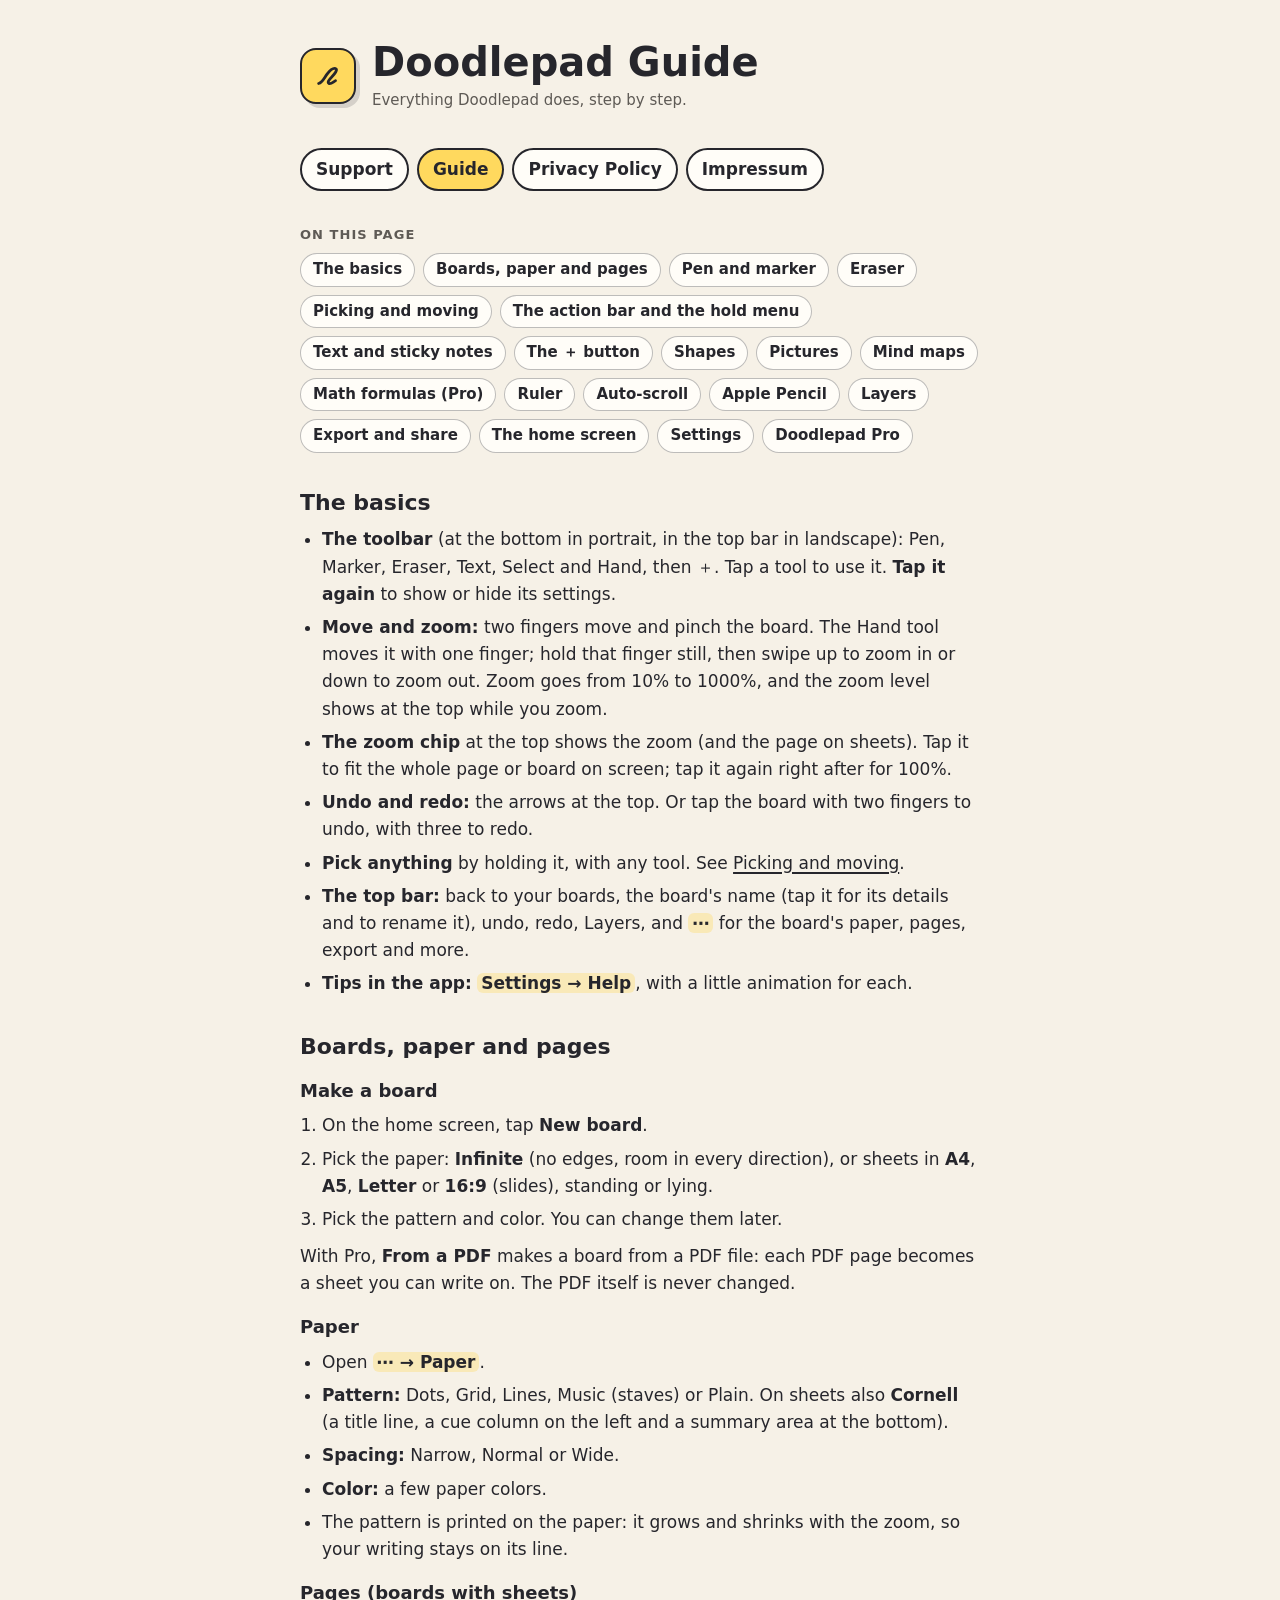
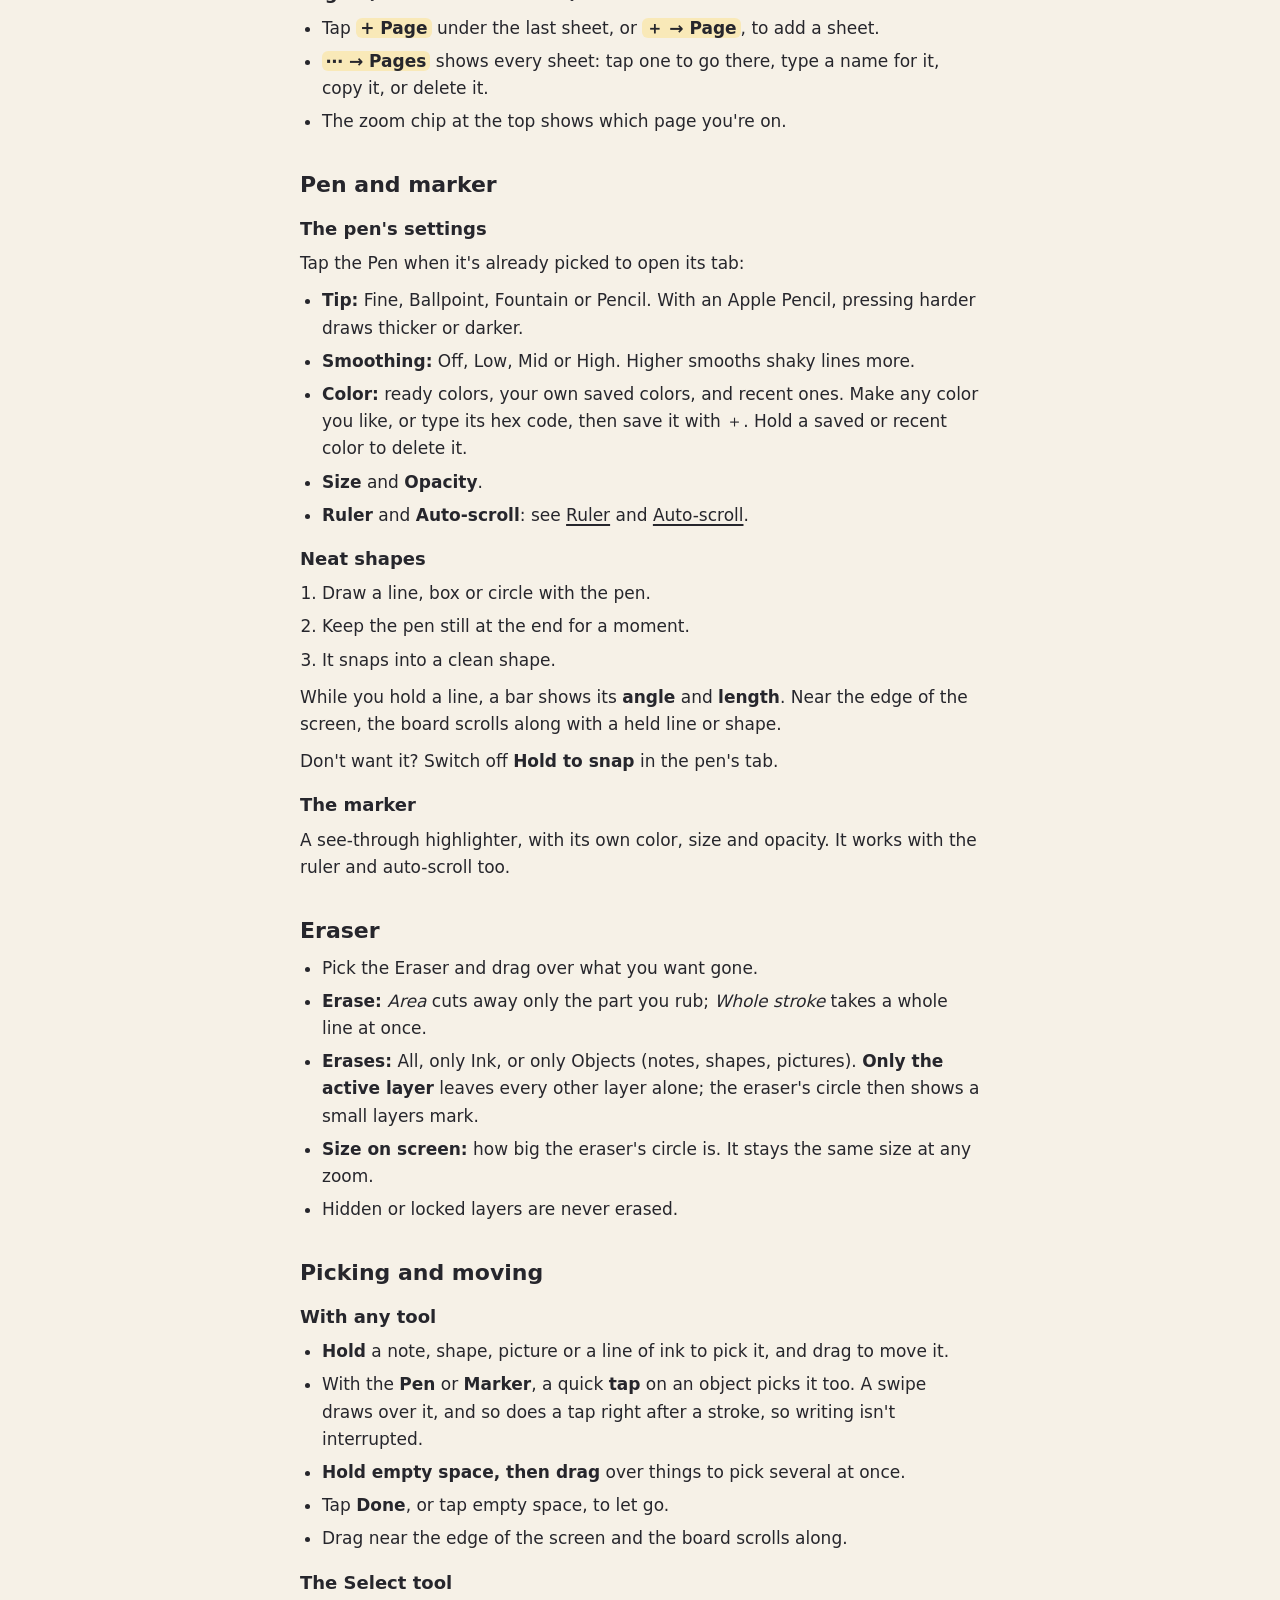
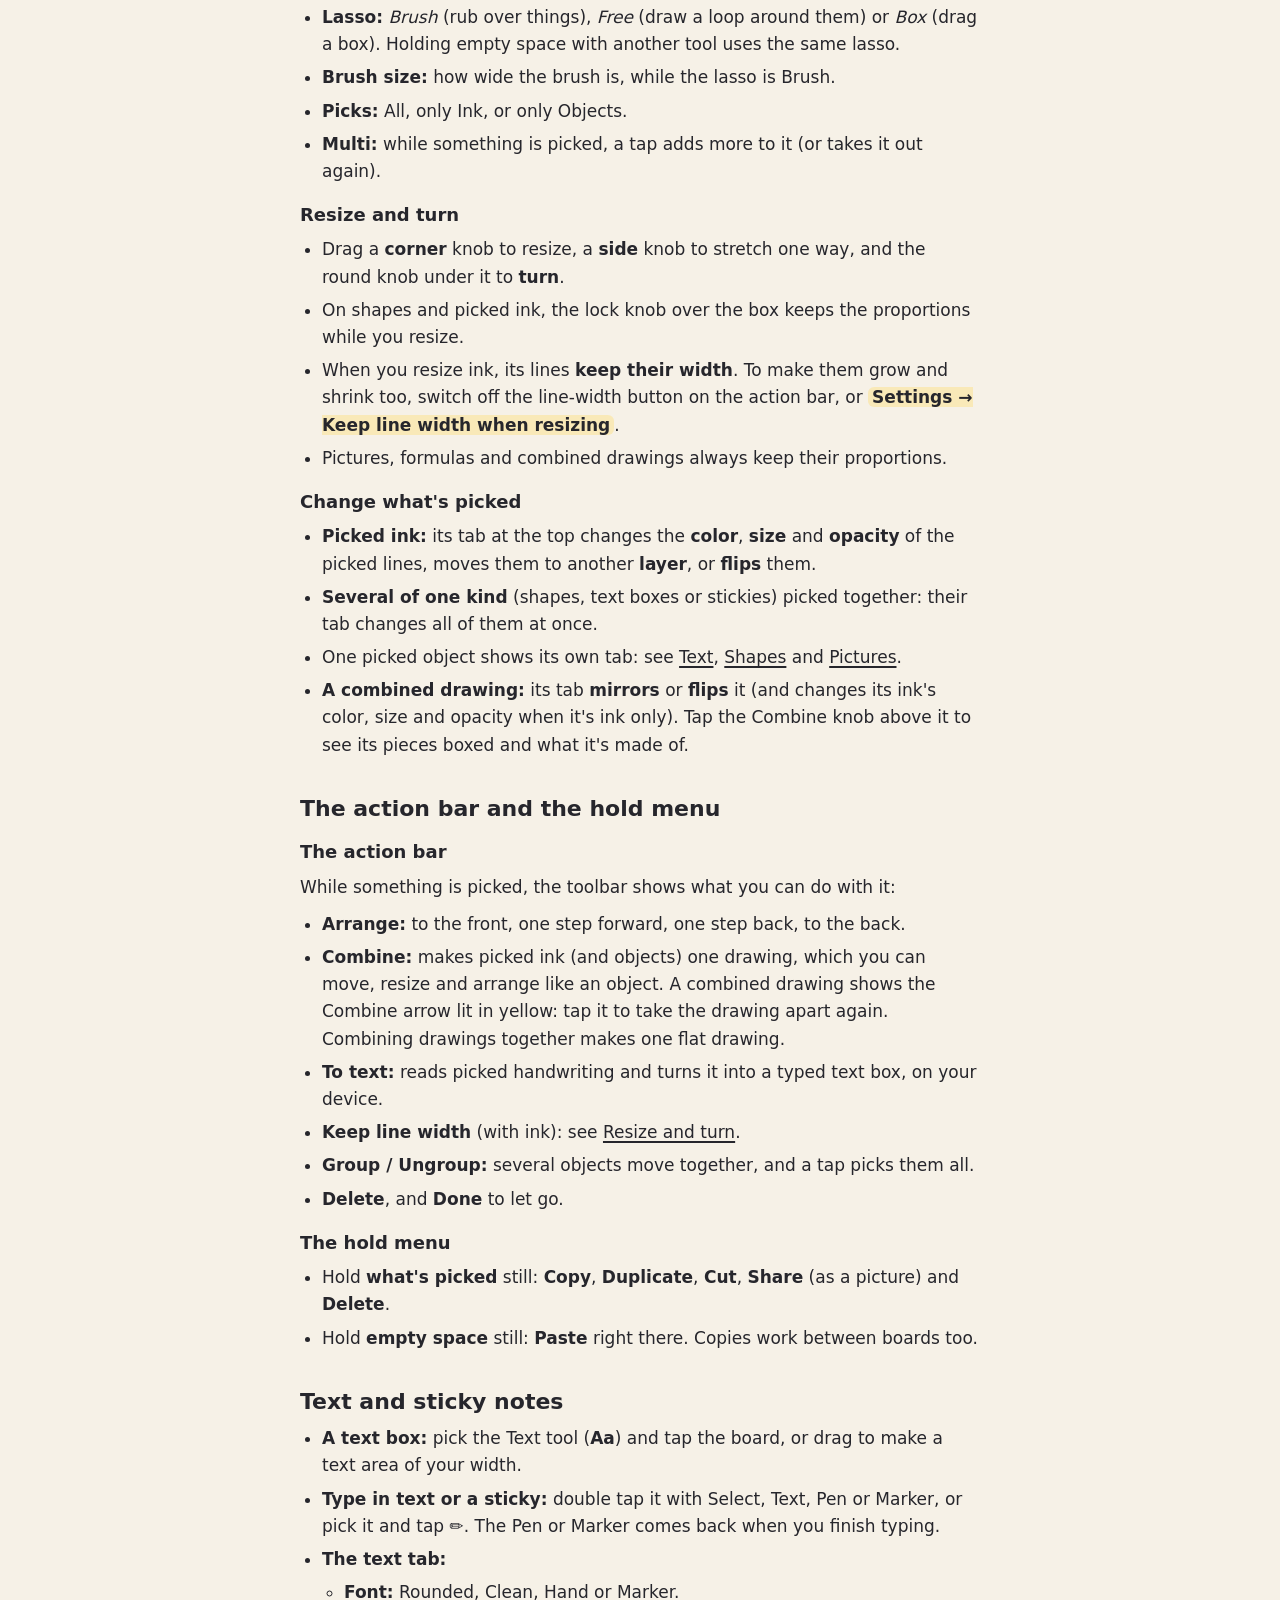
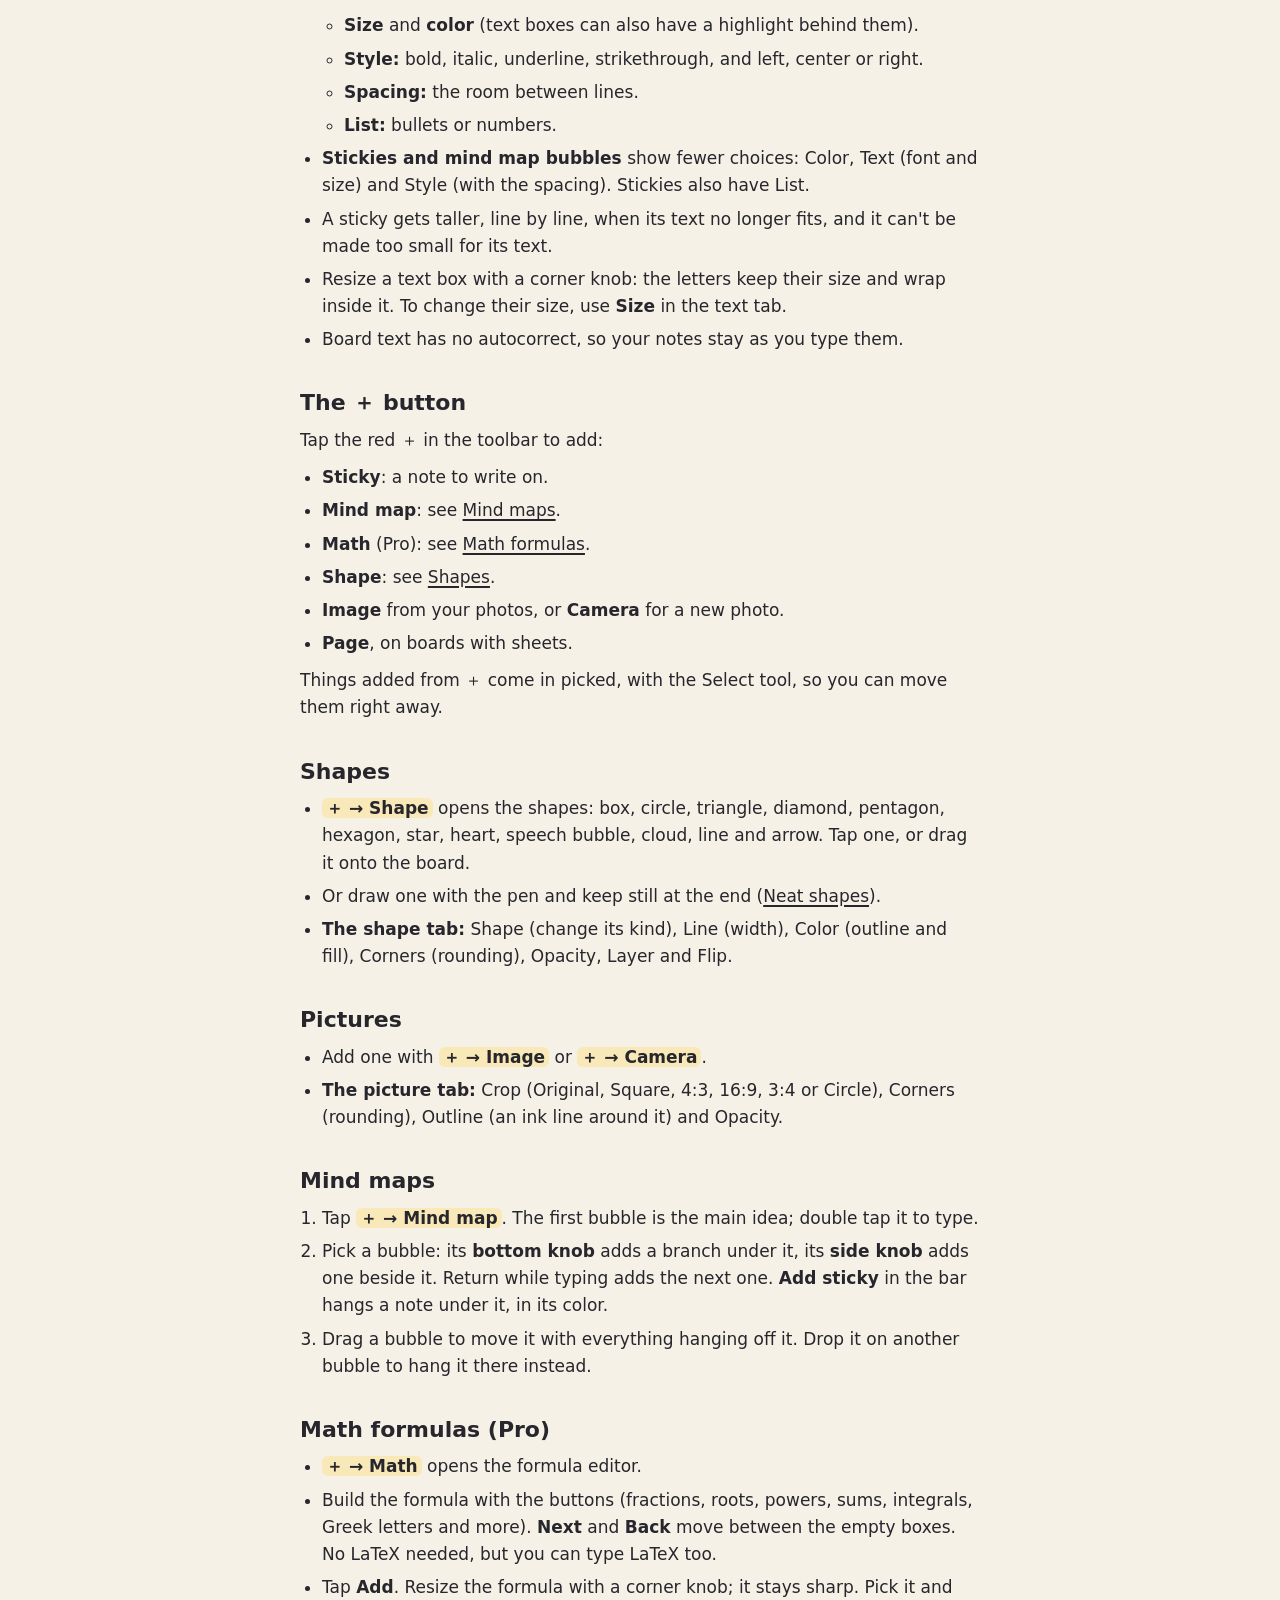
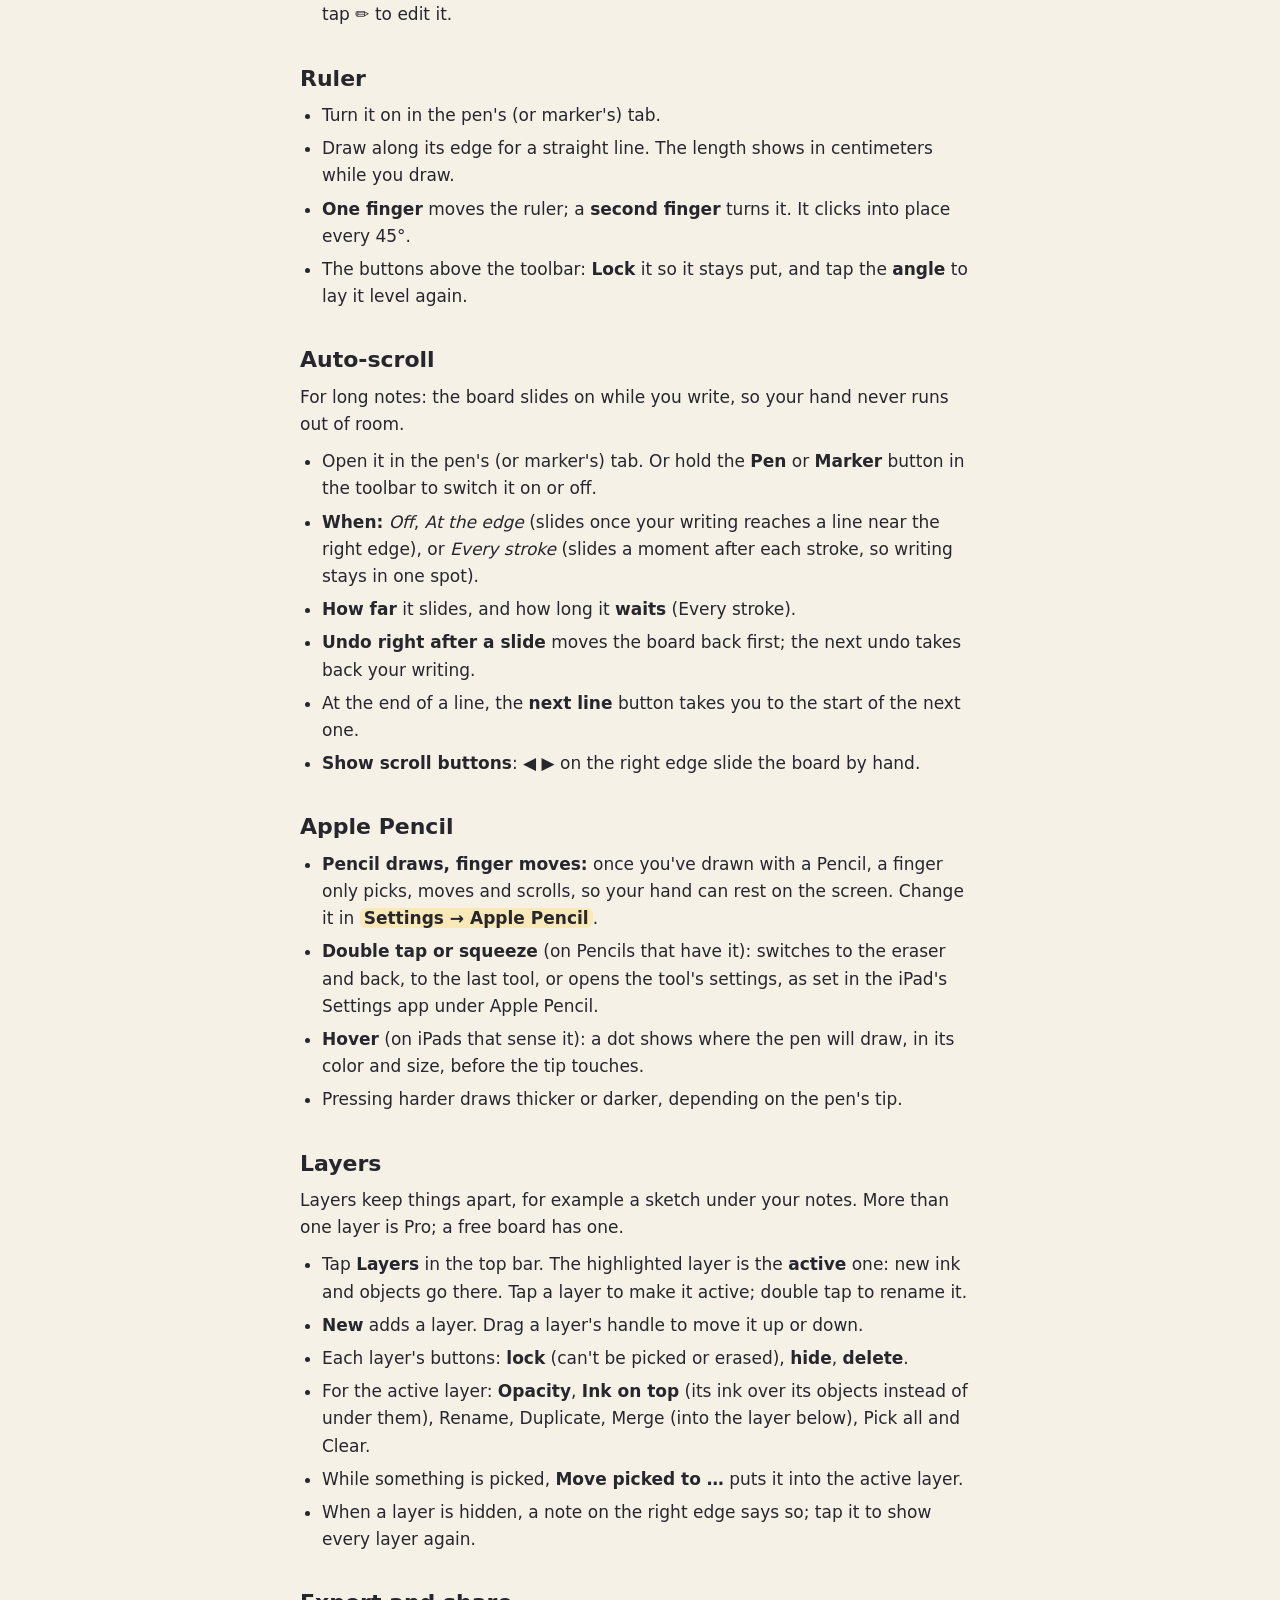
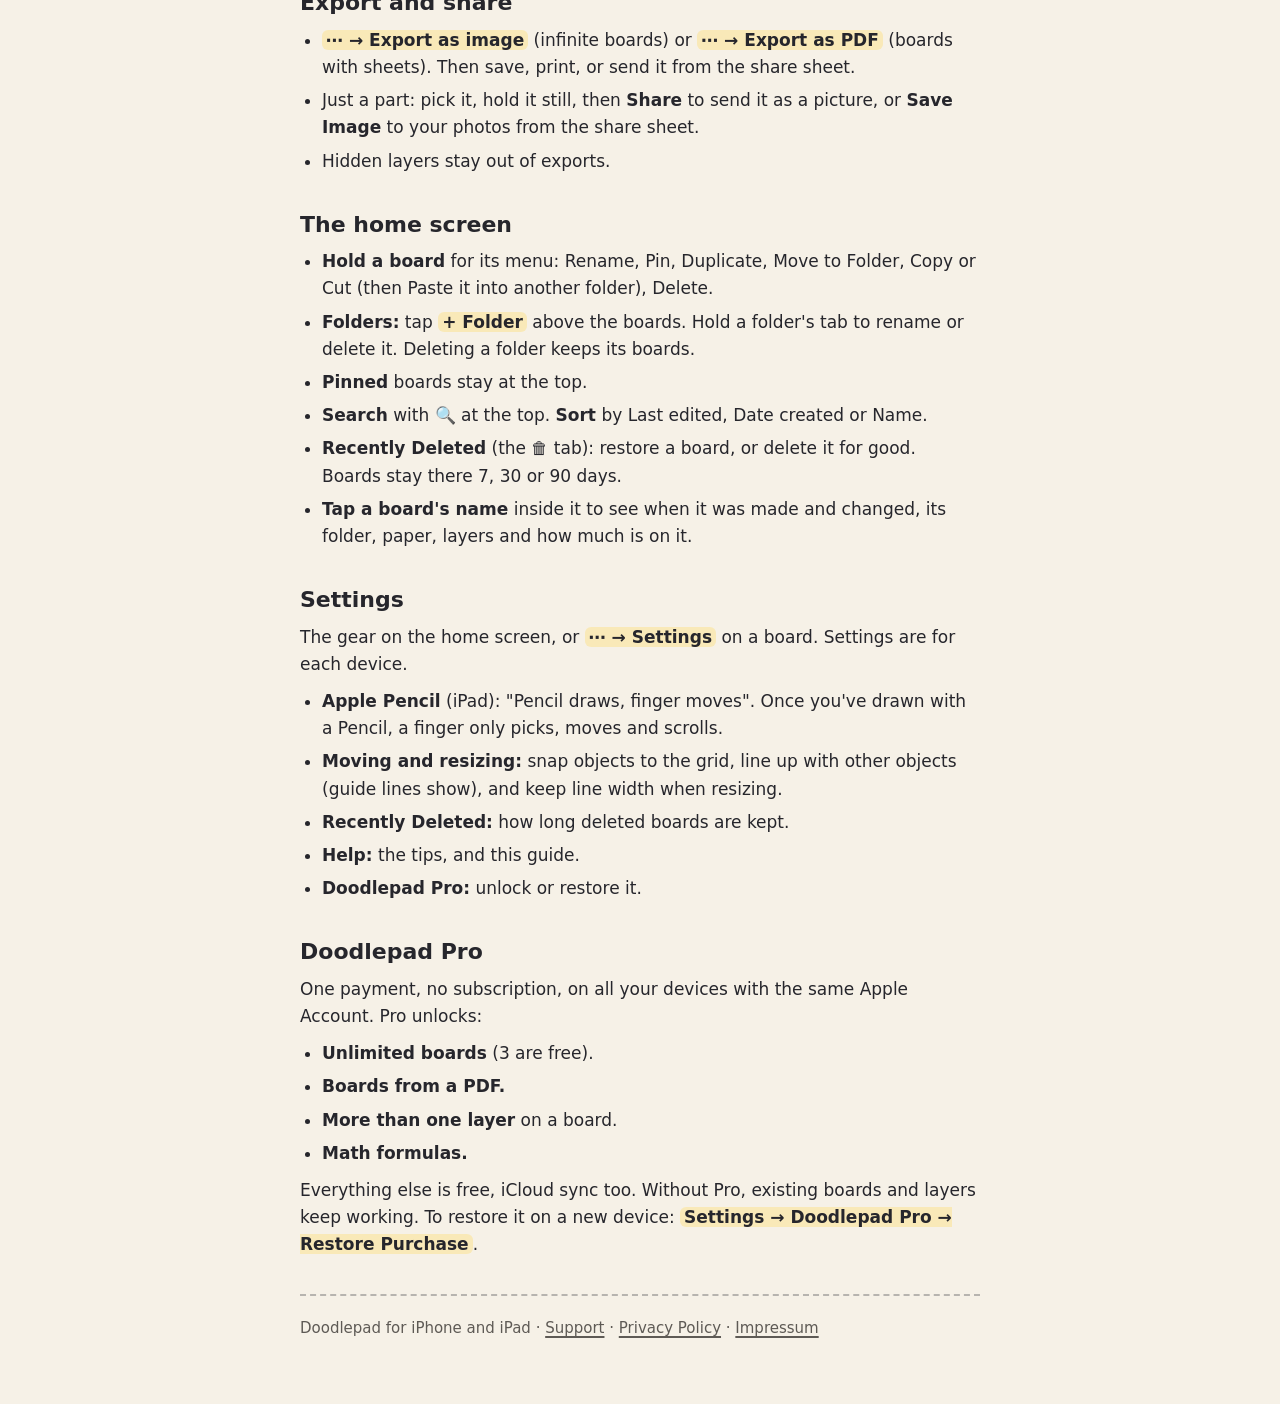
==== guide.html @ 253e53ac "Guide: zoom level card, Pages in the menu, tips in Settings Co-Authored-By: Claude Opus 5.5 <noreply" ====
<!doctype html>
<html lang="en">
<head>
  <meta charset="utf-8">
  <meta name="viewport" content="width=device-width, initial-scale=1, viewport-fit=cover">
  <title>Doodlepad Guide</title>
  <meta name="description" content="How to use Doodlepad, the whiteboard app for iPhone and iPad: drawing, picking, text, shapes, mind maps, layers, pages, PDFs, export and more.">
  <link rel="stylesheet" href="style.css">
</head>
<body>
<main>
  <header>
    <div class="badge" aria-hidden="true">
      <svg viewBox="0 0 32 32"><path d="M6 24c4-1 6-6 9-10s6-7 9-6-1 6-4 9-5 6-3 7 5-2 7-3"/></svg>
    </div>
    <div>
      <h1>Doodlepad Guide</h1>
      <p class="lead">Everything Doodlepad does, step by step.</p>
    </div>
  </header>

  <nav aria-label="Pages">
    <a href="./">Support</a>
    <a href="guide.html" aria-current="page">Guide</a>
    <a href="privacy.html">Privacy Policy</a>
    <a href="impressum.html">Impressum</a>
  </nav>

  <section aria-labelledby="toc-title">
    <h2 id="toc-title" class="toc-title">On this page</h2>
    <ul class="toc">
      <li><a href="#basics">The basics</a></li>
      <li><a href="#boards">Boards, paper and pages</a></li>
      <li><a href="#pen">Pen and marker</a></li>
      <li><a href="#eraser">Eraser</a></li>
      <li><a href="#pick">Picking and moving</a></li>
      <li><a href="#actions">The action bar and the hold menu</a></li>
      <li><a href="#text">Text and sticky notes</a></li>
      <li><a href="#add">The ＋ button</a></li>
      <li><a href="#shapes">Shapes</a></li>
      <li><a href="#images">Pictures</a></li>
      <li><a href="#mindmaps">Mind maps</a></li>
      <li><a href="#math">Math formulas (Pro)</a></li>
      <li><a href="#ruler">Ruler</a></li>
      <li><a href="#autoscroll">Auto-scroll</a></li>
      <li><a href="#pencil">Apple Pencil</a></li>
      <li><a href="#layers">Layers</a></li>
      <li><a href="#export">Export and share</a></li>
      <li><a href="#home">The home screen</a></li>
      <li><a href="#settings">Settings</a></li>
      <li><a href="#pro">Doodlepad Pro</a></li>
    </ul>
  </section>

  <section id="basics">
    <h2>The basics</h2>
    <ul>
      <li><strong>The toolbar</strong> (at the bottom in portrait, in the top bar in landscape): Pen, Marker, Eraser, Text, Select and Hand, then ＋. Tap a tool to use it. <strong>Tap it again</strong> to show or hide its settings.</li>
      <li><strong>Move and zoom:</strong> two fingers move and pinch the board. The Hand tool moves it with one finger; hold that finger still, then swipe up to zoom in or down to zoom out. Zoom goes from 10% to 1000%, and the zoom level shows at the top while you zoom.</li>
      <li><strong>The zoom chip</strong> at the top shows the zoom (and the page on sheets). Tap it to fit the whole page or board on screen; tap it again right after for 100%.</li>
      <li><strong>Undo and redo:</strong> the arrows at the top. Or tap the board with two fingers to undo, with three to redo.</li>
      <li><strong>Pick anything</strong> by holding it, with any tool. See <a href="#pick">Picking and moving</a>.</li>
      <li><strong>The top bar:</strong> back to your boards, the board's name (tap it for its details and to rename it), undo, redo, Layers, and <span class="path">⋯</span> for the board's paper, pages, export and more.</li>
      <li><strong>Tips in the app:</strong> <span class="path">Settings → Help</span>, with a little animation for each.</li>
    </ul>
  </section>

  <section id="boards">
    <h2>Boards, paper and pages</h2>
    <h3>Make a board</h3>
    <ol>
      <li>On the home screen, tap <strong>New board</strong>.</li>
      <li>Pick the paper: <strong>Infinite</strong> (no edges, room in every direction), or sheets in <strong>A4</strong>, <strong>A5</strong>, <strong>Letter</strong> or <strong>16:9</strong> (slides), standing or lying.</li>
      <li>Pick the pattern and color. You can change them later.</li>
    </ol>
    <p>With Pro, <strong>From a PDF</strong> makes a board from a PDF file: each PDF page becomes a sheet you can write on. The PDF itself is never changed.</p>
    <h3>Paper</h3>
    <ul>
      <li>Open <span class="path">⋯ → Paper</span>.</li>
      <li><strong>Pattern:</strong> Dots, Grid, Lines, Music (staves) or Plain. On sheets also <strong>Cornell</strong> (a title line, a cue column on the left and a summary area at the bottom).</li>
      <li><strong>Spacing:</strong> Narrow, Normal or Wide.</li>
      <li><strong>Color:</strong> a few paper colors.</li>
      <li>The pattern is printed on the paper: it grows and shrinks with the zoom, so your writing stays on its line.</li>
    </ul>
    <h3>Pages (boards with sheets)</h3>
    <ul>
      <li>Tap <span class="path">+ Page</span> under the last sheet, or <span class="path">＋ → Page</span>, to add a sheet.</li>
      <li><span class="path">⋯ → Pages</span> shows every sheet: tap one to go there, type a name for it, copy it, or delete it.</li>
      <li>The zoom chip at the top shows which page you're on.</li>
    </ul>
  </section>

  <section id="pen">
    <h2>Pen and marker</h2>
    <h3>The pen's settings</h3>
    <p>Tap the Pen when it's already picked to open its tab:</p>
    <ul>
      <li><strong>Tip:</strong> Fine, Ballpoint, Fountain or Pencil. With an Apple Pencil, pressing harder draws thicker or darker.</li>
      <li><strong>Smoothing:</strong> Off, Low, Mid or High. Higher smooths shaky lines more.</li>
      <li><strong>Color:</strong> ready colors, your own saved colors, and recent ones. Make any color you like, or type its hex code, then save it with ＋. Hold a saved or recent color to delete it.</li>
      <li><strong>Size</strong> and <strong>Opacity</strong>.</li>
      <li><strong>Ruler</strong> and <strong>Auto-scroll</strong>: see <a href="#ruler">Ruler</a> and <a href="#autoscroll">Auto-scroll</a>.</li>
    </ul>
    <h3>Neat shapes</h3>
    <ol>
      <li>Draw a line, box or circle with the pen.</li>
      <li>Keep the pen still at the end for a moment.</li>
      <li>It snaps into a clean shape.</li>
    </ol>
    <p>While you hold a line, a bar shows its <strong>angle</strong> and <strong>length</strong>. Near the edge of the screen, the board scrolls along with a held line or shape.</p>
    <p>Don't want it? Switch off <strong>Hold to snap</strong> in the pen's tab.</p>
    <h3>The marker</h3>
    <p>A see-through highlighter, with its own color, size and opacity. It works with the ruler and auto-scroll too.</p>
  </section>

  <section id="eraser">
    <h2>Eraser</h2>
    <ul>
      <li>Pick the Eraser and drag over what you want gone.</li>
      <li><strong>Erase:</strong> <em>Area</em> cuts away only the part you rub; <em>Whole stroke</em> takes a whole line at once.</li>
      <li><strong>Erases:</strong> All, only Ink, or only Objects (notes, shapes, pictures). <strong>Only the active layer</strong> leaves every other layer alone; the eraser's circle then shows a small layers mark.</li>
      <li><strong>Size on screen:</strong> how big the eraser's circle is. It stays the same size at any zoom.</li>
      <li>Hidden or locked layers are never erased.</li>
    </ul>
  </section>

  <section id="pick">
    <h2>Picking and moving</h2>
    <h3>With any tool</h3>
    <ul>
      <li><strong>Hold</strong> a note, shape, picture or a line of ink to pick it, and drag to move it.</li>
      <li>With the <strong>Pen</strong> or <strong>Marker</strong>, a quick <strong>tap</strong> on an object picks it too. A swipe draws over it, and so does a tap right after a stroke, so writing isn't interrupted.</li>
      <li><strong>Hold empty space, then drag</strong> over things to pick several at once.</li>
      <li>Tap <strong>Done</strong>, or tap empty space, to let go.</li>
      <li>Drag near the edge of the screen and the board scrolls along.</li>
    </ul>
    <h3>The Select tool</h3>
    <ul>
      <li><strong>Lasso:</strong> <em>Brush</em> (rub over things), <em>Free</em> (draw a loop around them) or <em>Box</em> (drag a box). Holding empty space with another tool uses the same lasso.</li>
      <li><strong>Brush size:</strong> how wide the brush is, while the lasso is Brush.</li>
      <li><strong>Picks:</strong> All, only Ink, or only Objects.</li>
      <li><strong>Multi:</strong> while something is picked, a tap adds more to it (or takes it out again).</li>
    </ul>
    <h3>Resize and turn</h3>
    <ul>
      <li>Drag a <strong>corner</strong> knob to resize, a <strong>side</strong> knob to stretch one way, and the round knob under it to <strong>turn</strong>.</li>
      <li>On shapes and picked ink, the lock knob over the box keeps the proportions while you resize.</li>
      <li>When you resize ink, its lines <strong>keep their width</strong>. To make them grow and shrink too, switch off the line-width button on the action bar, or <span class="path">Settings → Keep line width when resizing</span>.</li>
      <li>Pictures, formulas and combined drawings always keep their proportions.</li>
    </ul>
    <h3>Change what's picked</h3>
    <ul>
      <li><strong>Picked ink:</strong> its tab at the top changes the <strong>color</strong>, <strong>size</strong> and <strong>opacity</strong> of the picked lines, moves them to another <strong>layer</strong>, or <strong>flips</strong> them.</li>
      <li><strong>Several of one kind</strong> (shapes, text boxes or stickies) picked together: their tab changes all of them at once.</li>
      <li>One picked object shows its own tab: see <a href="#text">Text</a>, <a href="#shapes">Shapes</a> and <a href="#images">Pictures</a>.</li>
      <li><strong>A combined drawing:</strong> its tab <strong>mirrors</strong> or <strong>flips</strong> it (and changes its ink's color, size and opacity when it's ink only). Tap the Combine knob above it to see its pieces boxed and what it's made of.</li>
    </ul>
  </section>

  <section id="actions">
    <h2>The action bar and the hold menu</h2>
    <h3>The action bar</h3>
    <p>While something is picked, the toolbar shows what you can do with it:</p>
    <ul>
      <li><strong>Arrange:</strong> to the front, one step forward, one step back, to the back.</li>
      <li><strong>Combine:</strong> makes picked ink (and objects) one drawing, which you can move, resize and arrange like an object. A combined drawing shows the Combine arrow lit in yellow: tap it to take the drawing apart again. Combining drawings together makes one flat drawing.</li>
      <li><strong>To text:</strong> reads picked handwriting and turns it into a typed text box, on your device.</li>
      <li><strong>Keep line width</strong> (with ink): see <a href="#pick">Resize and turn</a>.</li>
      <li><strong>Group / Ungroup:</strong> several objects move together, and a tap picks them all.</li>
      <li><strong>Delete</strong>, and <strong>Done</strong> to let go.</li>
    </ul>
    <h3>The hold menu</h3>
    <ul>
      <li>Hold <strong>what's picked</strong> still: <strong>Copy</strong>, <strong>Duplicate</strong>, <strong>Cut</strong>, <strong>Share</strong> (as a picture) and <strong>Delete</strong>.</li>
      <li>Hold <strong>empty space</strong> still: <strong>Paste</strong> right there. Copies work between boards too.</li>
    </ul>
  </section>

  <section id="text">
    <h2>Text and sticky notes</h2>
    <ul>
      <li><strong>A text box:</strong> pick the Text tool (<strong>Aa</strong>) and tap the board, or drag to make a text area of your width.</li>
      <li><strong>Type in text or a sticky:</strong> double tap it with Select, Text, Pen or Marker, or pick it and tap ✏️. The Pen or Marker comes back when you finish typing.</li>
      <li><strong>The text tab:</strong>
        <ul>
          <li><strong>Font:</strong> Rounded, Clean, Hand or Marker.</li>
          <li><strong>Size</strong> and <strong>color</strong> (text boxes can also have a highlight behind them).</li>
          <li><strong>Style:</strong> bold, italic, underline, strikethrough, and left, center or right.</li>
          <li><strong>Spacing:</strong> the room between lines.</li>
          <li><strong>List:</strong> bullets or numbers.</li>
        </ul>
      </li>
      <li><strong>Stickies and mind map bubbles</strong> show fewer choices: Color, Text (font and size) and Style (with the spacing). Stickies also have List.</li>
      <li>A sticky gets taller, line by line, when its text no longer fits, and it can't be made too small for its text.</li>
      <li>Resize a text box with a corner knob: the letters keep their size and wrap inside it. To change their size, use <strong>Size</strong> in the text tab.</li>
      <li>Board text has no autocorrect, so your notes stay as you type them.</li>
    </ul>
  </section>

  <section id="add">
    <h2>The ＋ button</h2>
    <p>Tap the red ＋ in the toolbar to add:</p>
    <ul>
      <li><strong>Sticky</strong>: a note to write on.</li>
      <li><strong>Mind map</strong>: see <a href="#mindmaps">Mind maps</a>.</li>
      <li><strong>Math</strong> (Pro): see <a href="#math">Math formulas</a>.</li>
      <li><strong>Shape</strong>: see <a href="#shapes">Shapes</a>.</li>
      <li><strong>Image</strong> from your photos, or <strong>Camera</strong> for a new photo.</li>
      <li><strong>Page</strong>, on boards with sheets.</li>
    </ul>
    <p>Things added from ＋ come in picked, with the Select tool, so you can move them right away.</p>
  </section>

  <section id="shapes">
    <h2>Shapes</h2>
    <ul>
      <li><span class="path">＋ → Shape</span> opens the shapes: box, circle, triangle, diamond, pentagon, hexagon, star, heart, speech bubble, cloud, line and arrow. Tap one, or drag it onto the board.</li>
      <li>Or draw one with the pen and keep still at the end (<a href="#pen">Neat shapes</a>).</li>
      <li><strong>The shape tab:</strong> Shape (change its kind), Line (width), Color (outline and fill), Corners (rounding), Opacity, Layer and Flip.</li>
    </ul>
  </section>

  <section id="images">
    <h2>Pictures</h2>
    <ul>
      <li>Add one with <span class="path">＋ → Image</span> or <span class="path">＋ → Camera</span>.</li>
      <li><strong>The picture tab:</strong> Crop (Original, Square, 4:3, 16:9, 3:4 or Circle), Corners (rounding), Outline (an ink line around it) and Opacity.</li>
    </ul>
  </section>

  <section id="mindmaps">
    <h2>Mind maps</h2>
    <ol>
      <li>Tap <span class="path">＋ → Mind map</span>. The first bubble is the main idea; double tap it to type.</li>
      <li>Pick a bubble: its <strong>bottom knob</strong> adds a branch under it, its <strong>side knob</strong> adds one beside it. Return while typing adds the next one. <strong>Add sticky</strong> in the bar hangs a note under it, in its color.</li>
      <li>Drag a bubble to move it with everything hanging off it. Drop it on another bubble to hang it there instead.</li>
    </ol>
  </section>

  <section id="math">
    <h2>Math formulas (Pro)</h2>
    <ul>
      <li><span class="path">＋ → Math</span> opens the formula editor.</li>
      <li>Build the formula with the buttons (fractions, roots, powers, sums, integrals, Greek letters and more). <strong>Next</strong> and <strong>Back</strong> move between the empty boxes. No LaTeX needed, but you can type LaTeX too.</li>
      <li>Tap <strong>Add</strong>. Resize the formula with a corner knob; it stays sharp. Pick it and tap ✏️ to edit it.</li>
    </ul>
  </section>

  <section id="ruler">
    <h2>Ruler</h2>
    <ul>
      <li>Turn it on in the pen's (or marker's) tab.</li>
      <li>Draw along its edge for a straight line. The length shows in centimeters while you draw.</li>
      <li><strong>One finger</strong> moves the ruler; a <strong>second finger</strong> turns it. It clicks into place every 45°.</li>
      <li>The buttons above the toolbar: <strong>Lock</strong> it so it stays put, and tap the <strong>angle</strong> to lay it level again.</li>
    </ul>
  </section>

  <section id="autoscroll">
    <h2>Auto-scroll</h2>
    <p>For long notes: the board slides on while you write, so your hand never runs out of room.</p>
    <ul>
      <li>Open it in the pen's (or marker's) tab. Or hold the <strong>Pen</strong> or <strong>Marker</strong> button in the toolbar to switch it on or off.</li>
      <li><strong>When:</strong> <em>Off</em>, <em>At the edge</em> (slides once your writing reaches a line near the right edge), or <em>Every stroke</em> (slides a moment after each stroke, so writing stays in one spot).</li>
      <li><strong>How far</strong> it slides, and how long it <strong>waits</strong> (Every stroke).</li>
      <li><strong>Undo right after a slide</strong> moves the board back first; the next undo takes back your writing.</li>
      <li>At the end of a line, the <strong>next line</strong> button takes you to the start of the next one.</li>
      <li><strong>Show scroll buttons</strong>: ◀ ▶ on the right edge slide the board by hand.</li>
    </ul>
  </section>

  <section id="pencil">
    <h2>Apple Pencil</h2>
    <ul>
      <li><strong>Pencil draws, finger moves:</strong> once you've drawn with a Pencil, a finger only picks, moves and scrolls, so your hand can rest on the screen. Change it in <span class="path">Settings → Apple Pencil</span>.</li>
      <li><strong>Double tap or squeeze</strong> (on Pencils that have it): switches to the eraser and back, to the last tool, or opens the tool's settings, as set in the iPad's Settings app under Apple Pencil.</li>
      <li><strong>Hover</strong> (on iPads that sense it): a dot shows where the pen will draw, in its color and size, before the tip touches.</li>
      <li>Pressing harder draws thicker or darker, depending on the pen's tip.</li>
    </ul>
  </section>

  <section id="layers">
    <h2>Layers</h2>
    <p>Layers keep things apart, for example a sketch under your notes. More than one layer is Pro; a free board has one.</p>
    <ul>
      <li>Tap <strong>Layers</strong> in the top bar. The highlighted layer is the <strong>active</strong> one: new ink and objects go there. Tap a layer to make it active; double tap to rename it.</li>
      <li><strong>New</strong> adds a layer. Drag a layer's handle to move it up or down.</li>
      <li>Each layer's buttons: <strong>lock</strong> (can't be picked or erased), <strong>hide</strong>, <strong>delete</strong>.</li>
      <li>For the active layer: <strong>Opacity</strong>, <strong>Ink on top</strong> (its ink over its objects instead of under them), Rename, Duplicate, Merge (into the layer below), Pick all and Clear.</li>
      <li>While something is picked, <strong>Move picked to …</strong> puts it into the active layer.</li>
      <li>When a layer is hidden, a note on the right edge says so; tap it to show every layer again.</li>
    </ul>
  </section>

  <section id="export">
    <h2>Export and share</h2>
    <ul>
      <li><span class="path">⋯ → Export as image</span> (infinite boards) or <span class="path">⋯ → Export as PDF</span> (boards with sheets). Then save, print, or send it from the share sheet.</li>
      <li>Just a part: pick it, hold it still, then <strong>Share</strong> to send it as a picture, or <strong>Save Image</strong> to your photos from the share sheet.</li>
      <li>Hidden layers stay out of exports.</li>
    </ul>
  </section>

  <section id="home">
    <h2>The home screen</h2>
    <ul>
      <li><strong>Hold a board</strong> for its menu: Rename, Pin, Duplicate, Move to Folder, Copy or Cut (then Paste it into another folder), Delete.</li>
      <li><strong>Folders:</strong> tap <span class="path">+ Folder</span> above the boards. Hold a folder's tab to rename or delete it. Deleting a folder keeps its boards.</li>
      <li><strong>Pinned</strong> boards stay at the top.</li>
      <li><strong>Search</strong> with 🔍 at the top. <strong>Sort</strong> by Last edited, Date created or Name.</li>
      <li><strong>Recently Deleted</strong> (the 🗑 tab): restore a board, or delete it for good. Boards stay there 7, 30 or 90 days.</li>
      <li><strong>Tap a board's name</strong> inside it to see when it was made and changed, its folder, paper, layers and how much is on it.</li>
    </ul>
  </section>

  <section id="settings">
    <h2>Settings</h2>
    <p>The gear on the home screen, or <span class="path">⋯ → Settings</span> on a board. Settings are for each device.</p>
    <ul>
      <li><strong>Apple Pencil</strong> (iPad): "Pencil draws, finger moves". Once you've drawn with a Pencil, a finger only picks, moves and scrolls.</li>
      <li><strong>Moving and resizing:</strong> snap objects to the grid, line up with other objects (guide lines show), and keep line width when resizing.</li>
      <li><strong>Recently Deleted:</strong> how long deleted boards are kept.</li>
      <li><strong>Help:</strong> the tips, and this guide.</li>
      <li><strong>Doodlepad Pro:</strong> unlock or restore it.</li>
    </ul>
  </section>

  <section id="pro">
    <h2>Doodlepad Pro</h2>
    <p>One payment, no subscription, on all your devices with the same Apple Account. Pro unlocks:</p>
    <ul>
      <li><strong>Unlimited boards</strong> (3 are free).</li>
      <li><strong>Boards from a PDF.</strong></li>
      <li><strong>More than one layer</strong> on a board.</li>
      <li><strong>Math formulas.</strong></li>
    </ul>
    <p>Everything else is free, iCloud sync too. Without Pro, existing boards and layers keep working. To restore it on a new device: <span class="path">Settings → Doodlepad Pro → Restore Purchase</span>.</p>
  </section>

  <footer>Doodlepad for iPhone and iPad · <a href="./">Support</a> · <a href="privacy.html">Privacy Policy</a> · <a href="impressum.html">Impressum</a></footer>
</main>
</body>
</html>
---- style.css ----
/* Doodlepad's site: the app's paper, ink and sun yellow. System fonts only
   (nothing loaded from other servers). One reading column. */
:root {
  --paper: #F6F1E7;
  --card: #FFFDF8;
  --ink: #26262C;
  --muted: #5E5A55;
  --line: #26262C;
  --shadow: rgba(38, 38, 44, 0.16);
  --sun: #FFD95E;
  --mint: #62D9A6;
  --display: ui-rounded, "SF Pro Rounded", system-ui, -apple-system, "Segoe UI", sans-serif;
  --body: system-ui, -apple-system, "Segoe UI", Roboto, sans-serif;
  color-scheme: light;
}
@media (prefers-color-scheme: dark) {
  :root {
    --paper: #1D1D21; --card: #28282E; --ink: #F3EEE4; --muted: #B9B2A6;
    --line: #F3EEE4; --shadow: rgba(0, 0, 0, 0.45); --sun: #F2C94C; --mint: #4CC08F;
    color-scheme: dark;
  }
}

* { box-sizing: border-box; }
body {
  margin: 0;
  background: var(--paper);
  color: var(--ink);
  font-family: var(--body);
  font-size: 17px;
  line-height: 1.6;
  padding-left: max(16px, env(safe-area-inset-left, 0px));
  padding-right: max(16px, env(safe-area-inset-right, 0px));
  padding-block: 40px 64px;
}
main { max-width: 680px; margin: 0 auto; display: flex; flex-direction: column; gap: 36px; }

header { display: flex; align-items: center; gap: 16px; }
.badge {
  flex: none; width: 56px; height: 56px; border-radius: 16px;
  background: var(--sun); border: 2.5px solid var(--line);
  box-shadow: 4px 4px 0 var(--shadow);
  display: grid; place-items: center;
}
.badge svg { width: 30px; height: 30px; }
.badge path { fill: none; stroke: #26262C; stroke-width: 3; stroke-linecap: round; stroke-linejoin: round; }
h1 {
  font-family: var(--display); font-weight: 900; font-size: clamp(30px, 6vw, 40px);
  line-height: 1.1; margin: 0; text-wrap: balance;
}
.lead { margin: 4px 0 0; color: var(--muted); font-size: 15px; }

nav { display: flex; flex-wrap: wrap; gap: 8px; }
nav a {
  font-weight: 700; text-decoration: none; padding: 6px 14px; border-radius: 999px;
  border: 2px solid var(--line); background: var(--card);
}
nav a[aria-current="page"] { background: var(--sun); color: #26262C; }

.card {
  background: var(--card); border: 2.5px solid var(--line); border-radius: 20px;
  box-shadow: 5px 5px 0 var(--shadow);
  padding: 22px 24px; display: flex; flex-direction: column; gap: 14px;
}
.card ul { list-style: none; margin: 0; padding: 0; display: grid; gap: 10px; }
.card li { display: grid; grid-template-columns: 26px 1fr; gap: 10px; align-items: start; }
.card li span { min-width: 0; }
.tick {
  width: 22px; height: 22px; margin-top: 3px; border-radius: 50%;
  background: var(--mint); border: 2px solid var(--line);
  display: grid; place-items: center;
}
.tick svg { width: 12px; height: 12px; }
.tick path { fill: none; stroke: #26262C; stroke-width: 3; stroke-linecap: round; stroke-linejoin: round; }

section { display: flex; flex-direction: column; gap: 10px; }
h2 {
  font-family: var(--display); font-weight: 800; font-size: 22px; line-height: 1.25;
  margin: 0; text-wrap: balance;
}
p { margin: 0; }
h3 {
  font-family: var(--display); font-weight: 800; font-size: 18px; line-height: 1.3;
  margin: 8px 0 0;
}
section ul, section ol { margin: 0; padding-left: 22px; display: grid; gap: 6px; }
section li > ul { margin-top: 6px; }
/* Guide sections jump under a little room at the top. */
section[id] { scroll-margin-top: 16px; }
/* The guide's contents: small chips that wrap, lighter than the page menu. */
.toc-title {
  font-family: var(--body); font-size: 13px; font-weight: 800;
  letter-spacing: 0.08em; text-transform: uppercase; color: var(--muted);
}
section ul.toc { list-style: none; margin: 0; padding: 0; display: flex; flex-wrap: wrap; gap: 8px; }
.toc a {
  display: inline-block; text-decoration: none; font-size: 15px; font-weight: 600; line-height: 1.3;
  padding: 6px 12px; border-radius: 999px; background: var(--card);
  border: 1.5px solid color-mix(in srgb, var(--line) 30%, transparent);
}
.toc a:hover { background: color-mix(in srgb, var(--sun) 45%, var(--card)); border-color: var(--line); }
.path {
  font-weight: 700;
  background: color-mix(in srgb, var(--sun) 35%, transparent);
  border-radius: 6px; padding: 0 4px;
}
.email { font-weight: 700; user-select: all; -webkit-user-select: all; overflow-wrap: anywhere; }
a { color: inherit; text-decoration-thickness: 2px; text-underline-offset: 3px; }
a:focus-visible { outline: 3px solid var(--sun); outline-offset: 2px; border-radius: 4px; }

footer {
  border-top: 2px dashed color-mix(in srgb, var(--line) 30%, transparent);
  padding-top: 20px; color: var(--muted); font-size: 15px;
}
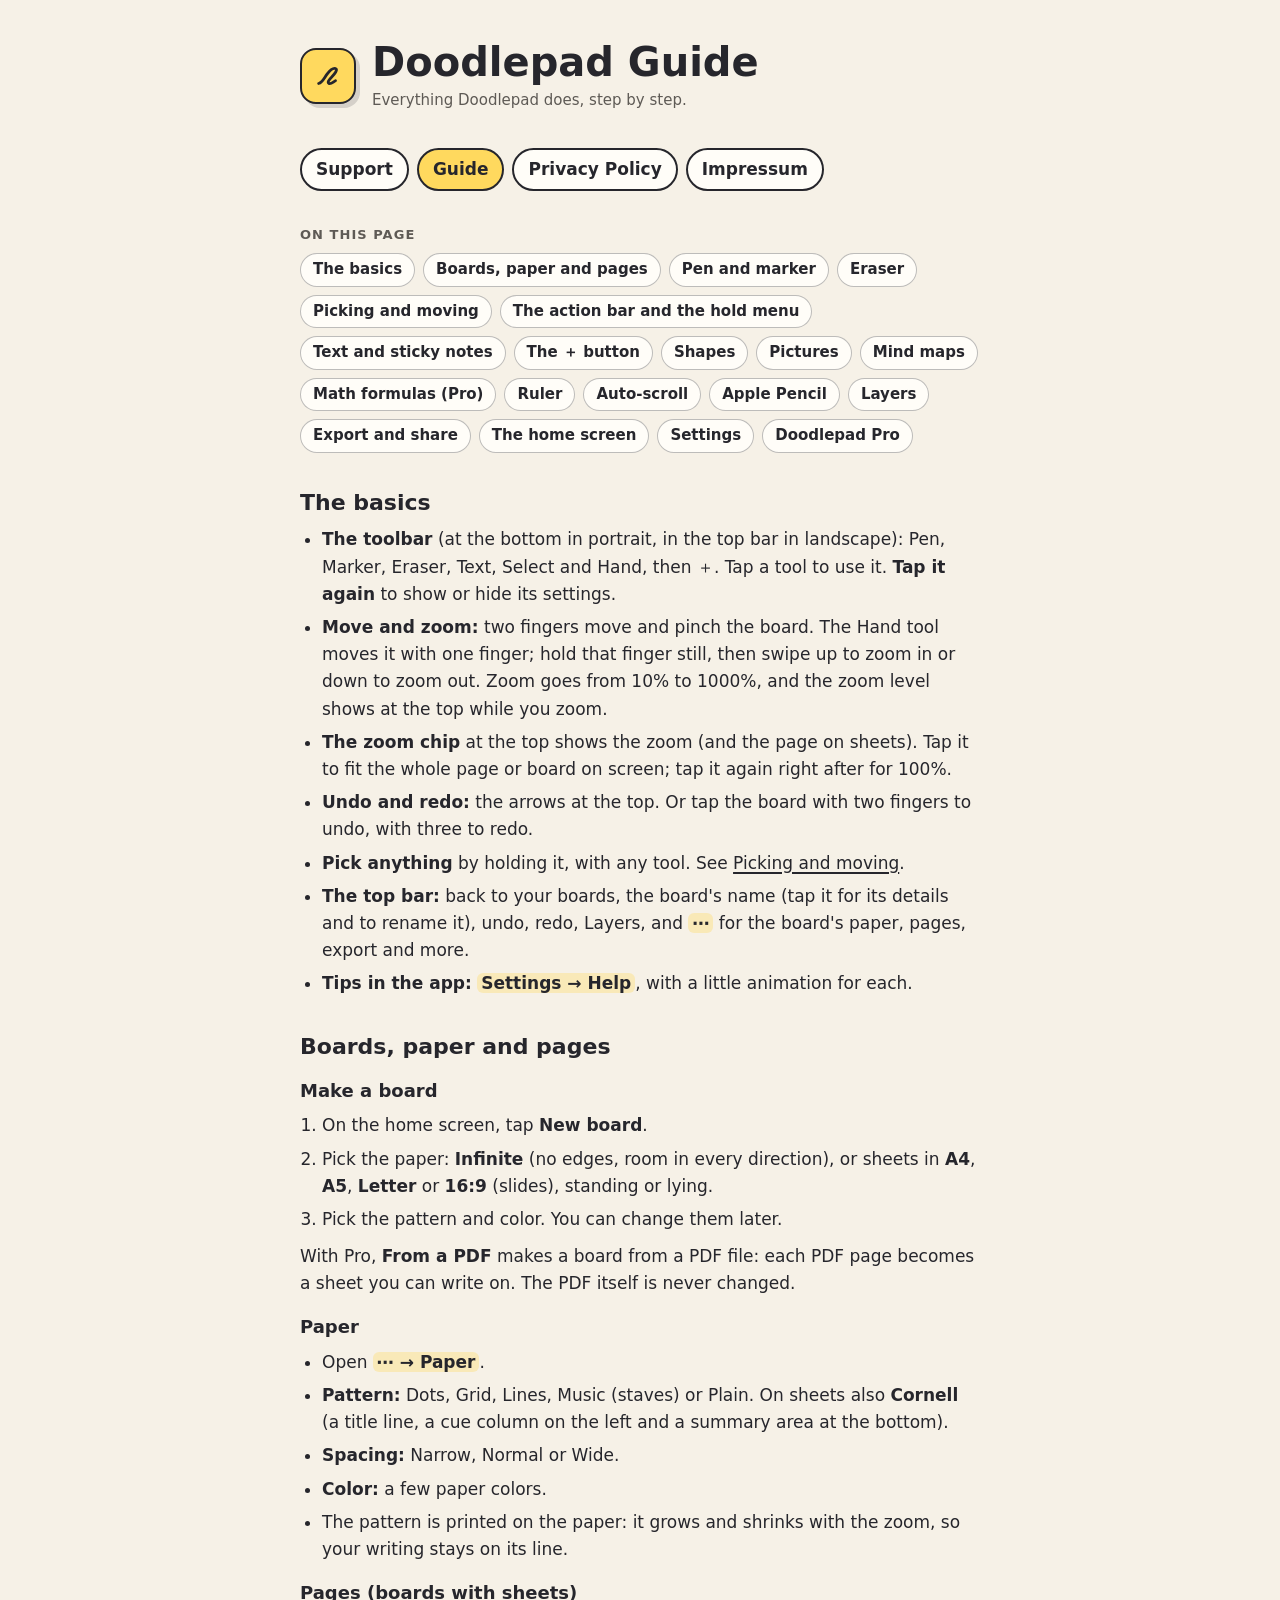
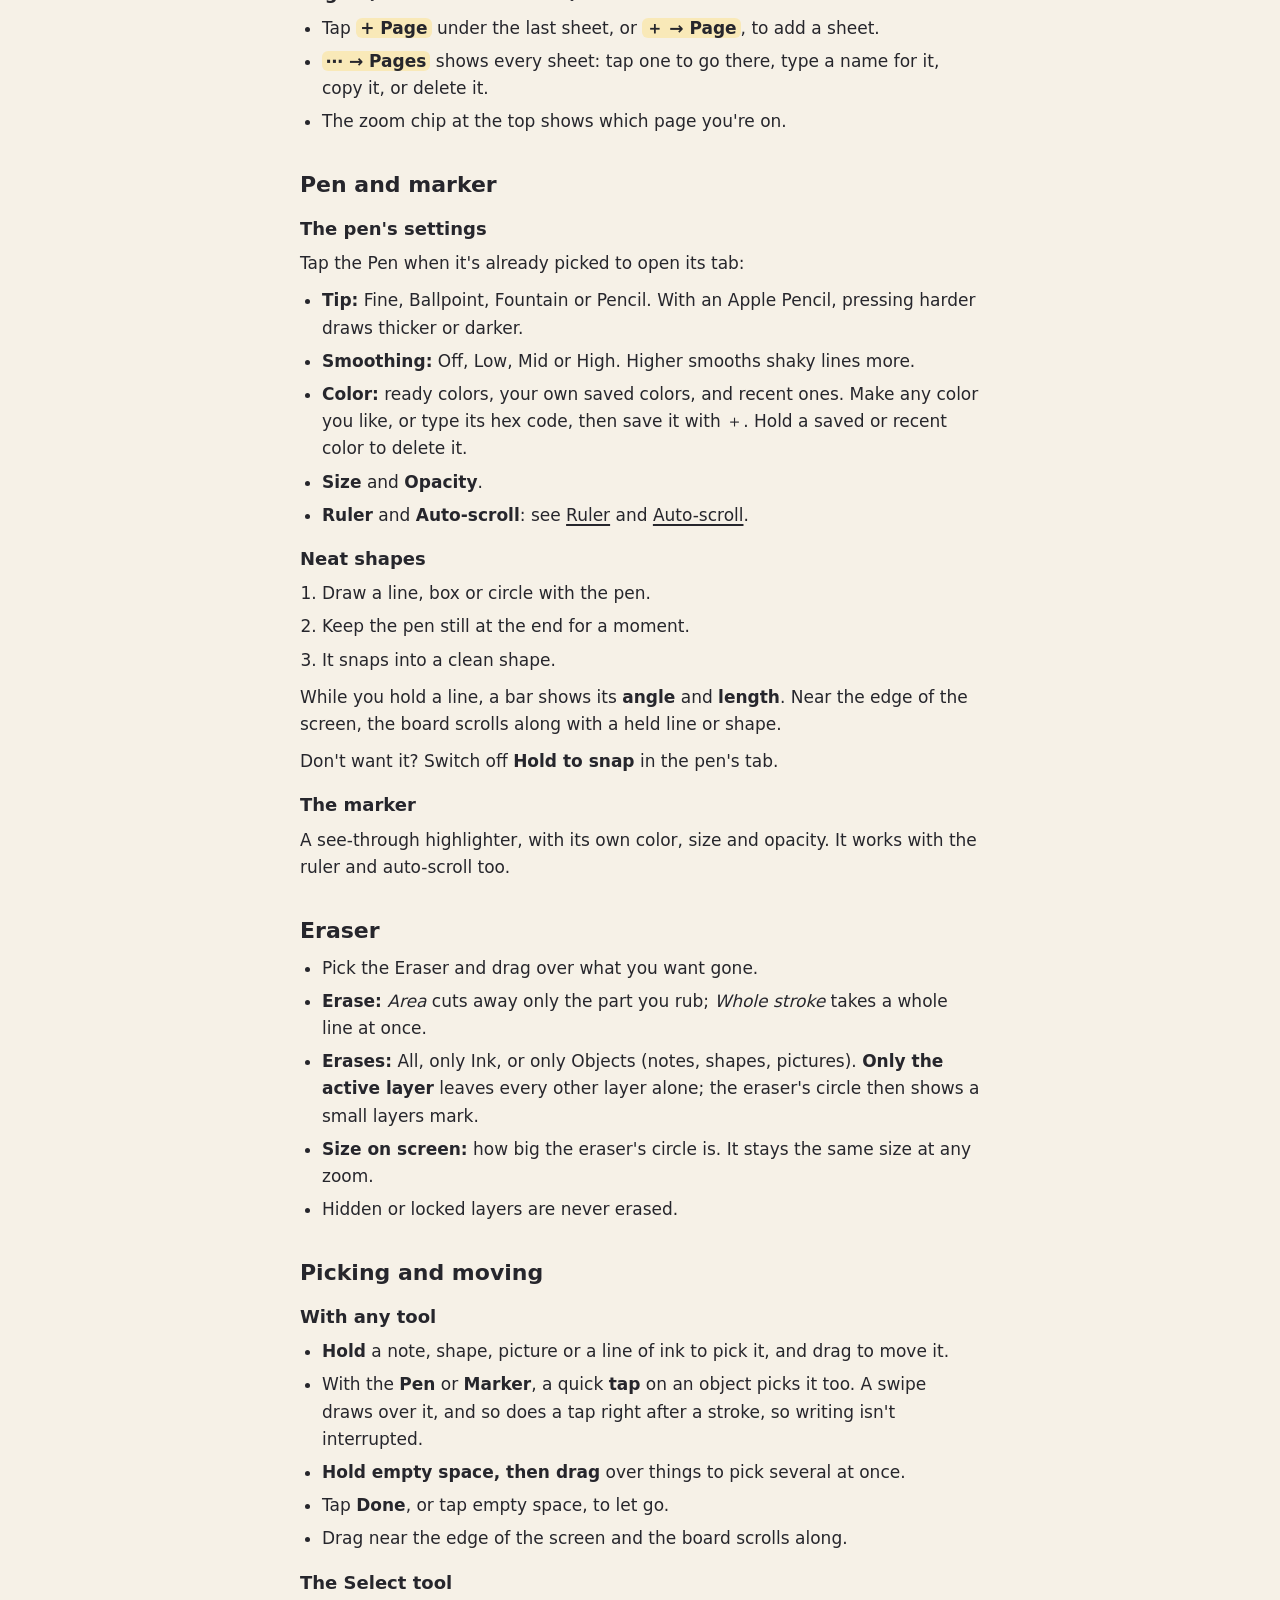
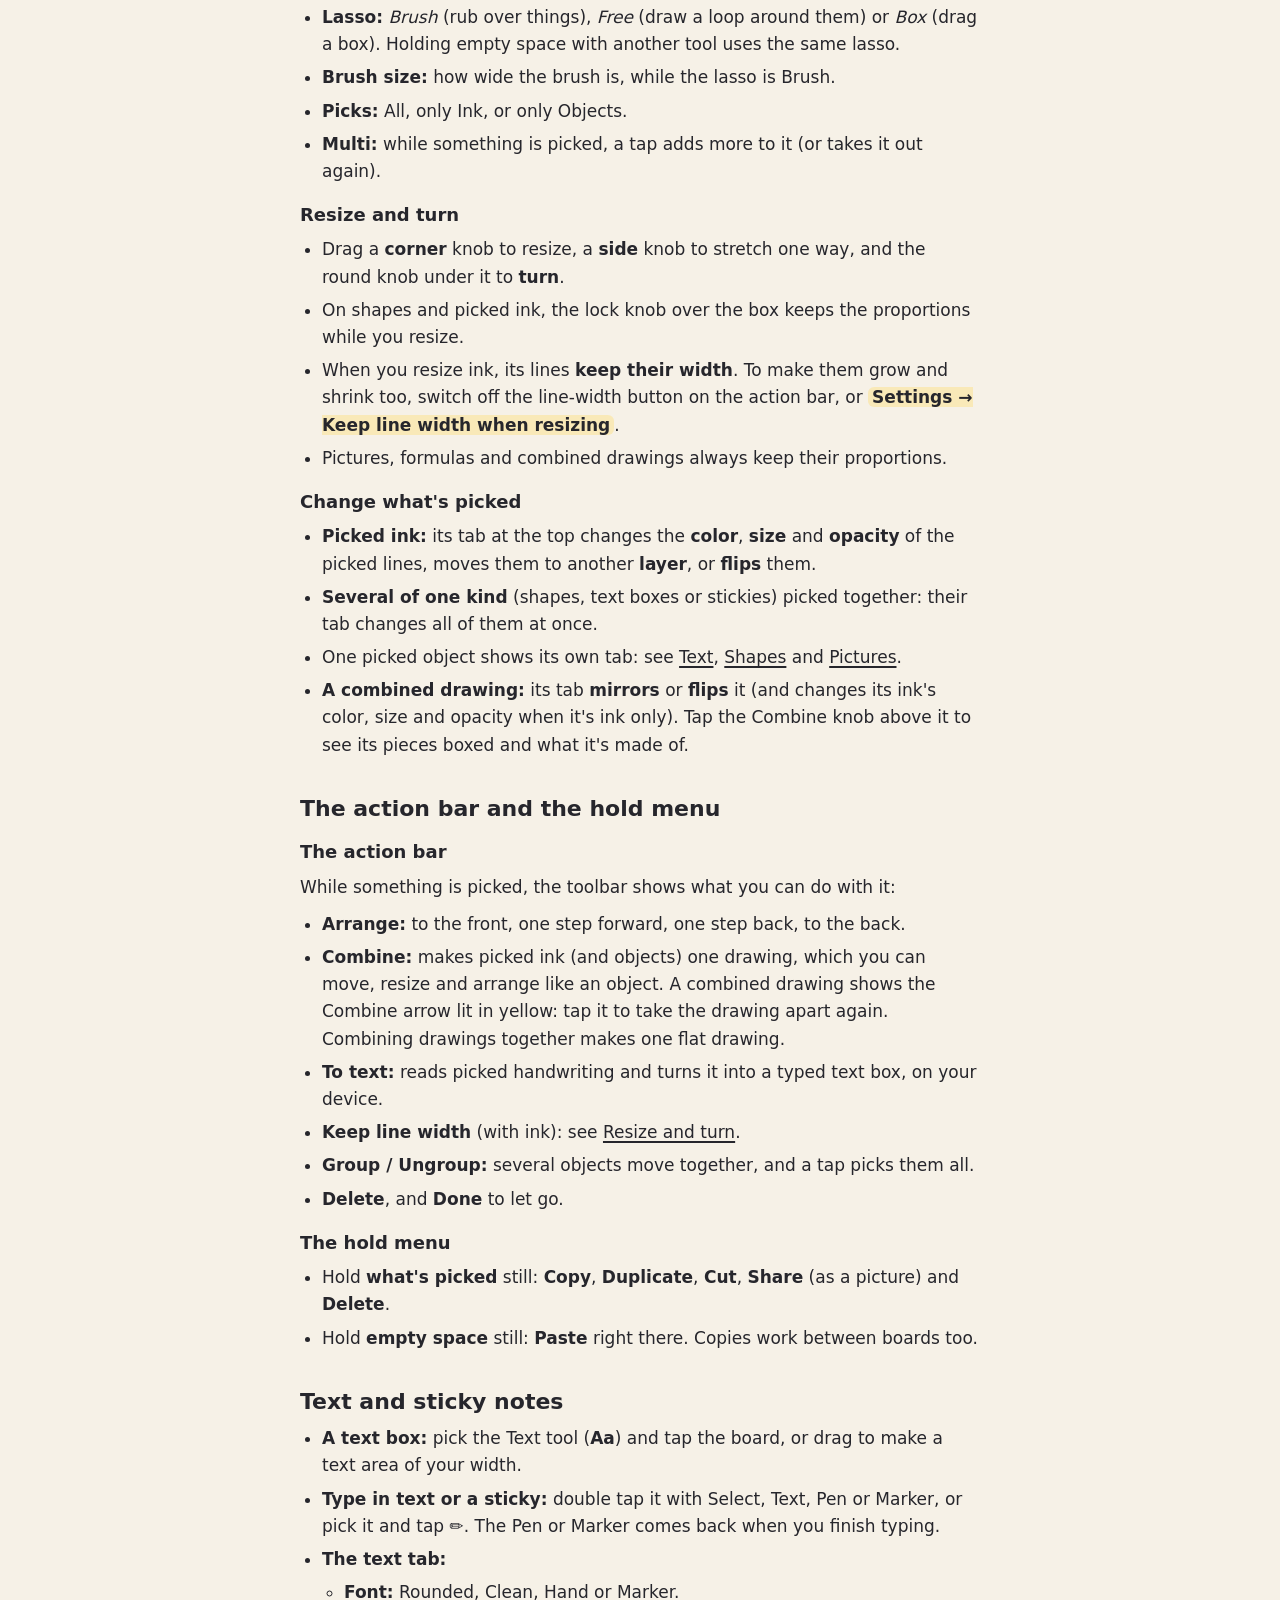
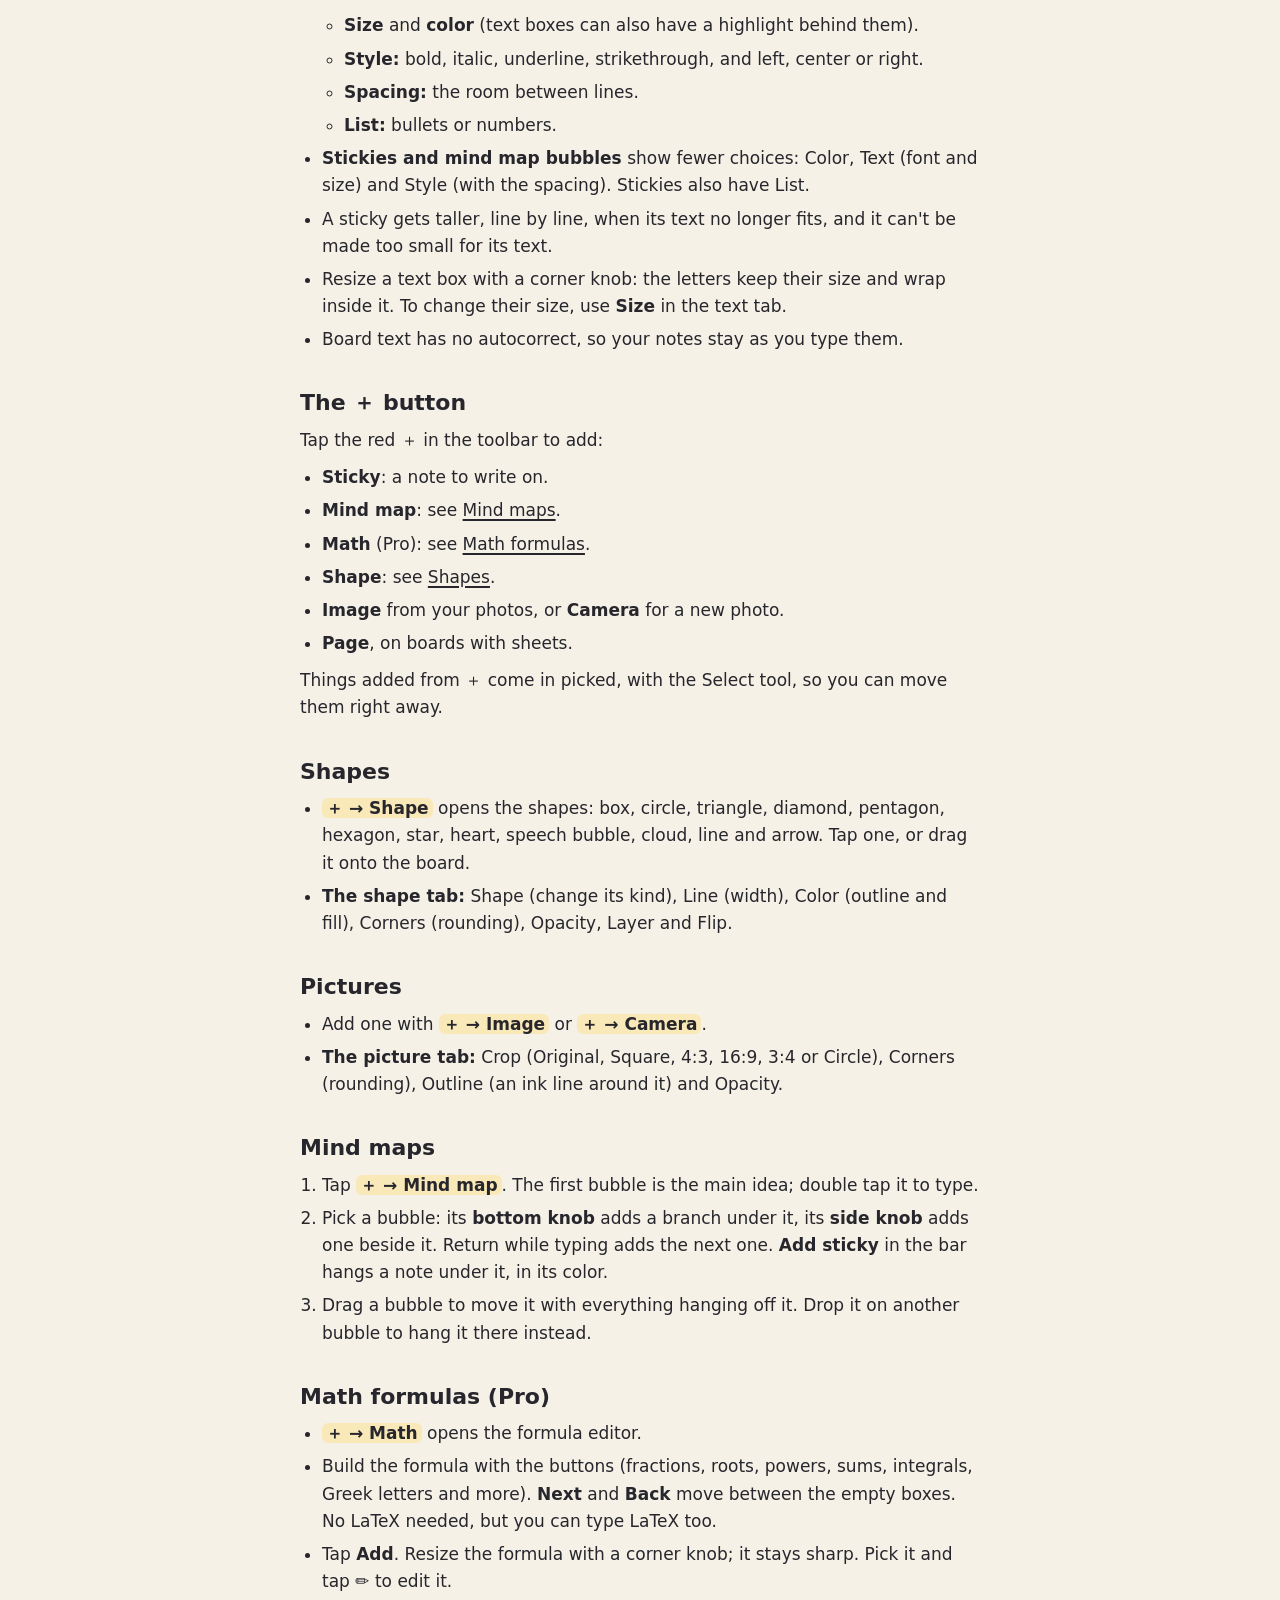
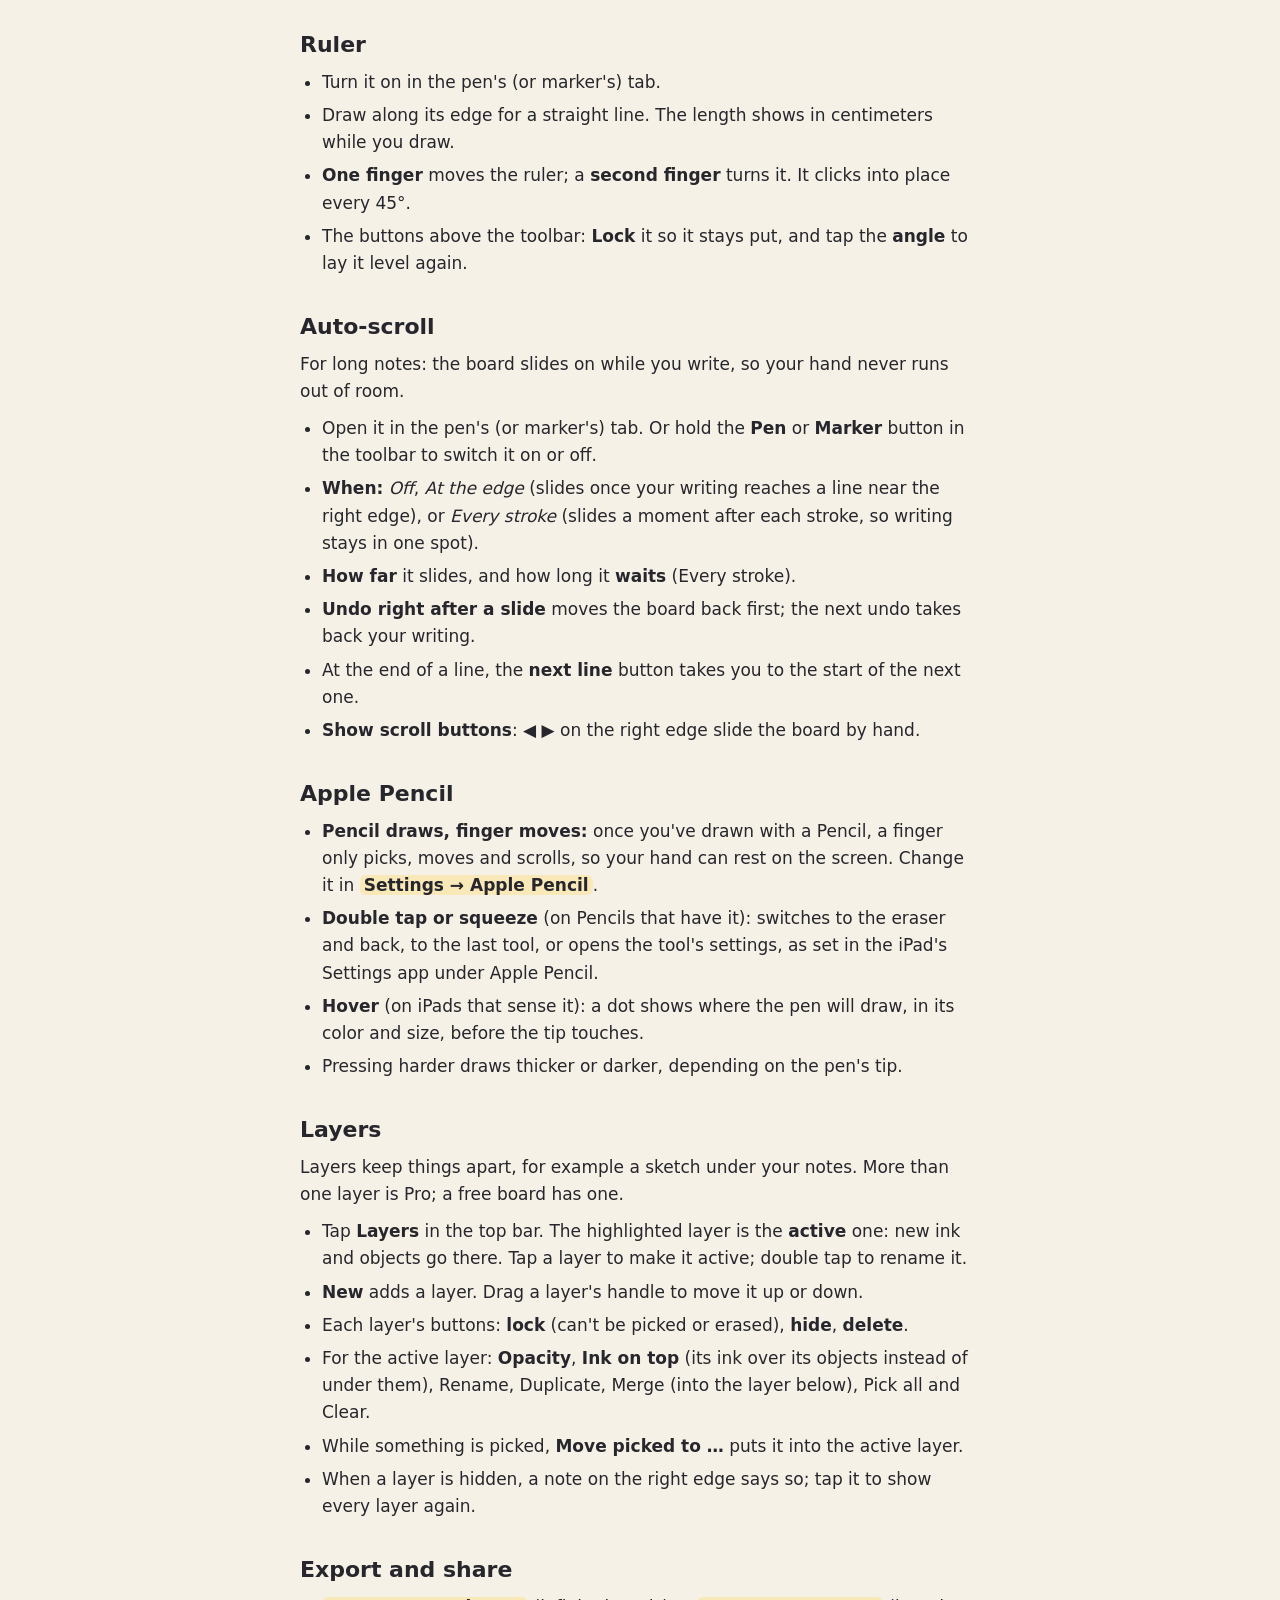
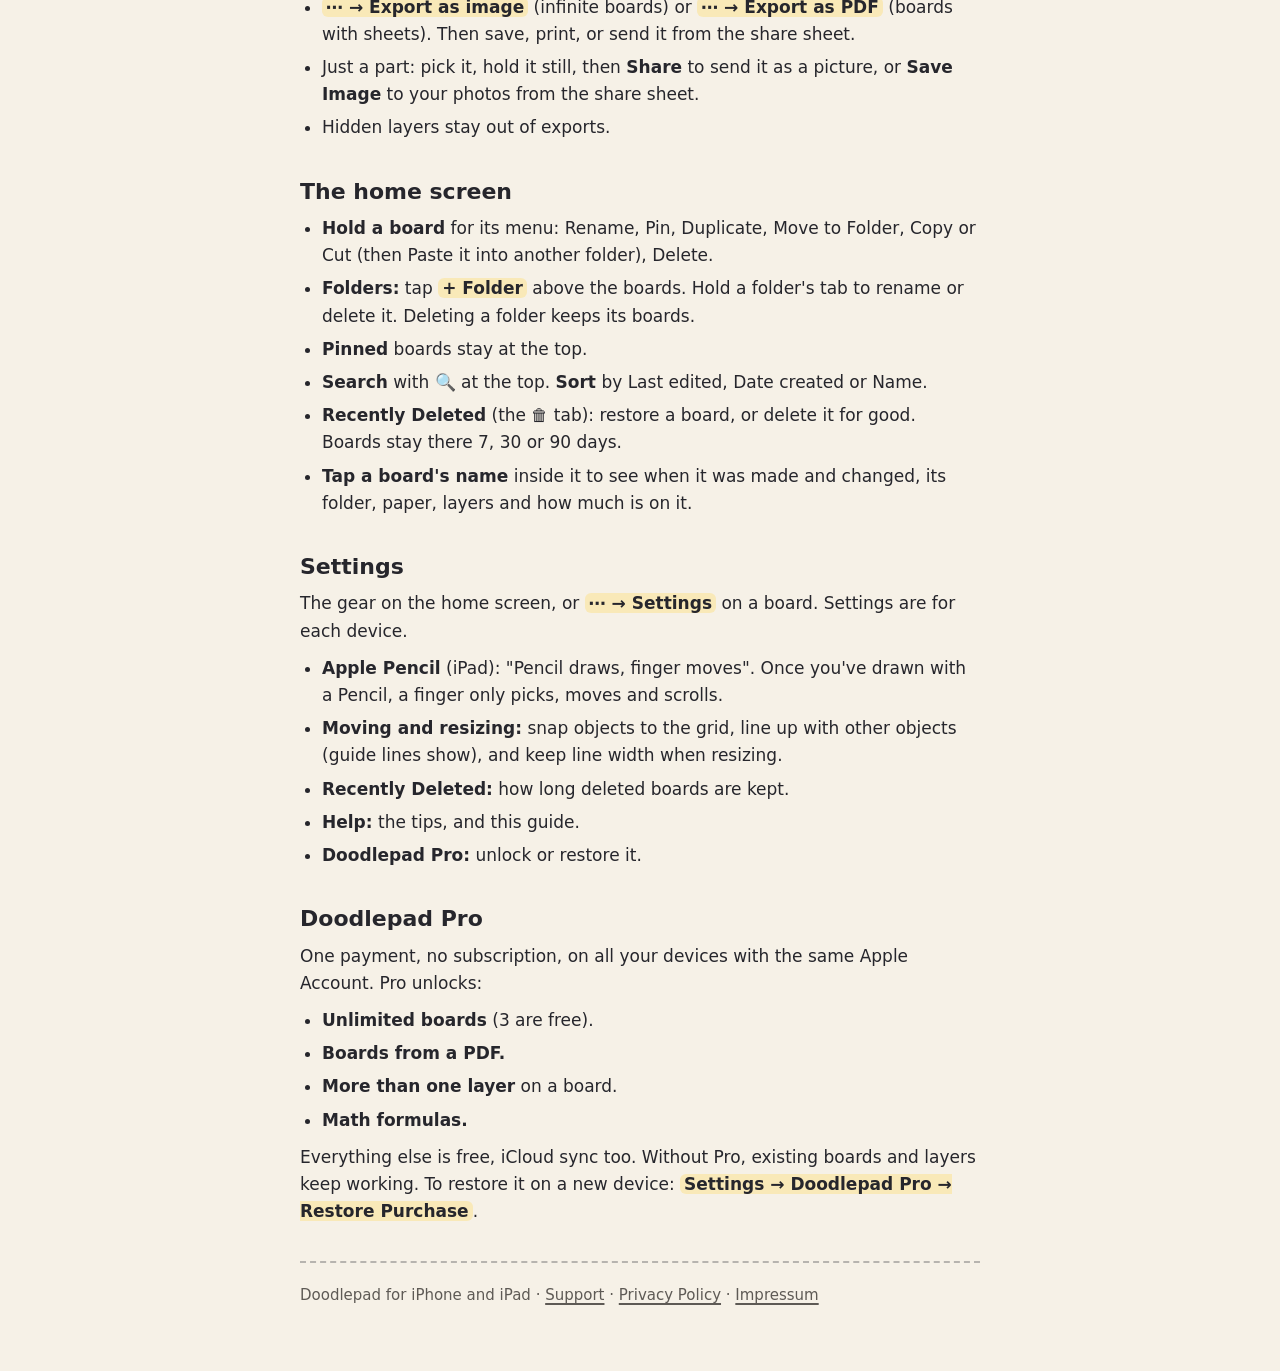
==== commit ba7dcde1: "Guide: pen shapes stay ink Co-Authored-By: Claude Opus 5.5 <noreply@anthropic.com> Claude-Session: h" ====
--- a/guide.html
+++ b/guide.html
@@ -215,7 +215,6 @@
     <h2>Shapes</h2>
     <ul>
       <li><span class="path">＋ → Shape</span> opens the shapes: box, circle, triangle, diamond, pentagon, hexagon, star, heart, speech bubble, cloud, line and arrow. Tap one, or drag it onto the board.</li>
-      <li>Or draw one with the pen and keep still at the end (<a href="#pen">Neat shapes</a>).</li>
       <li><strong>The shape tab:</strong> Shape (change its kind), Line (width), Color (outline and fill), Corners (rounding), Opacity, Layer and Flip.</li>
     </ul>
   </section>
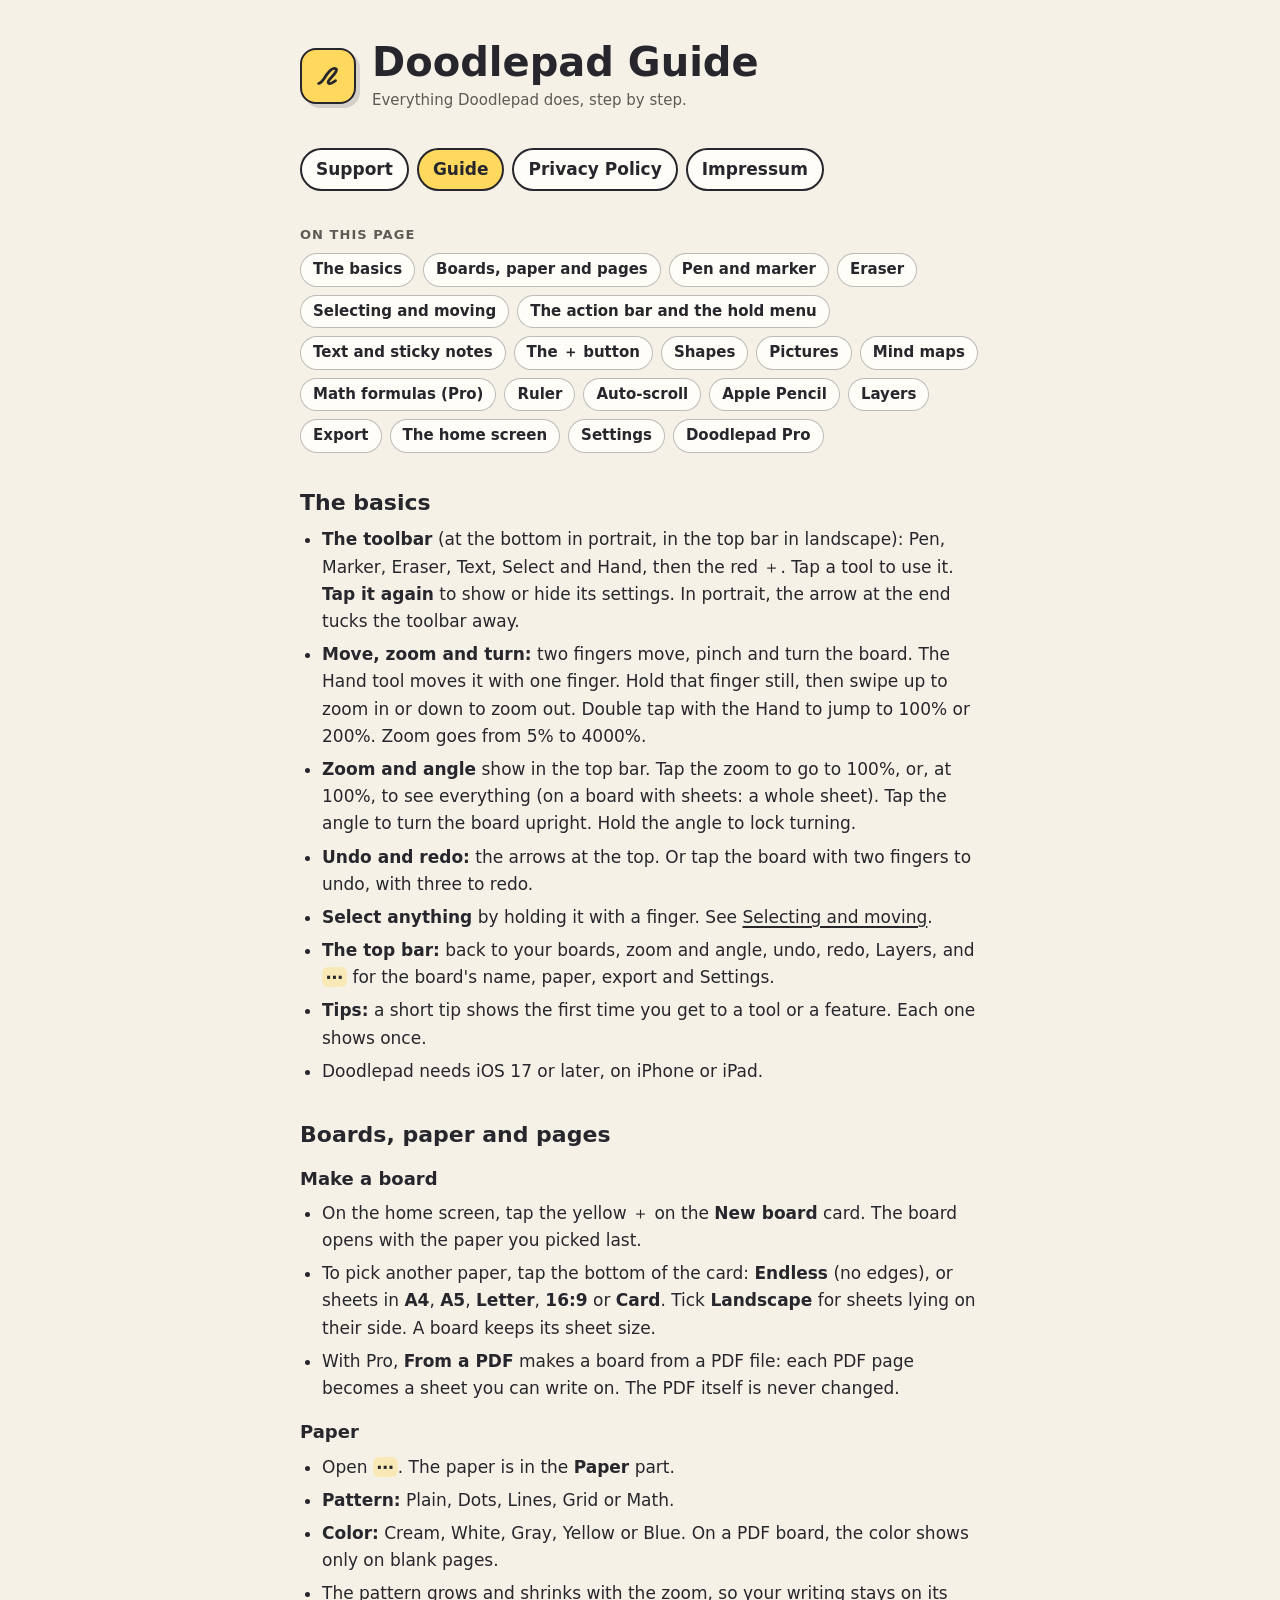
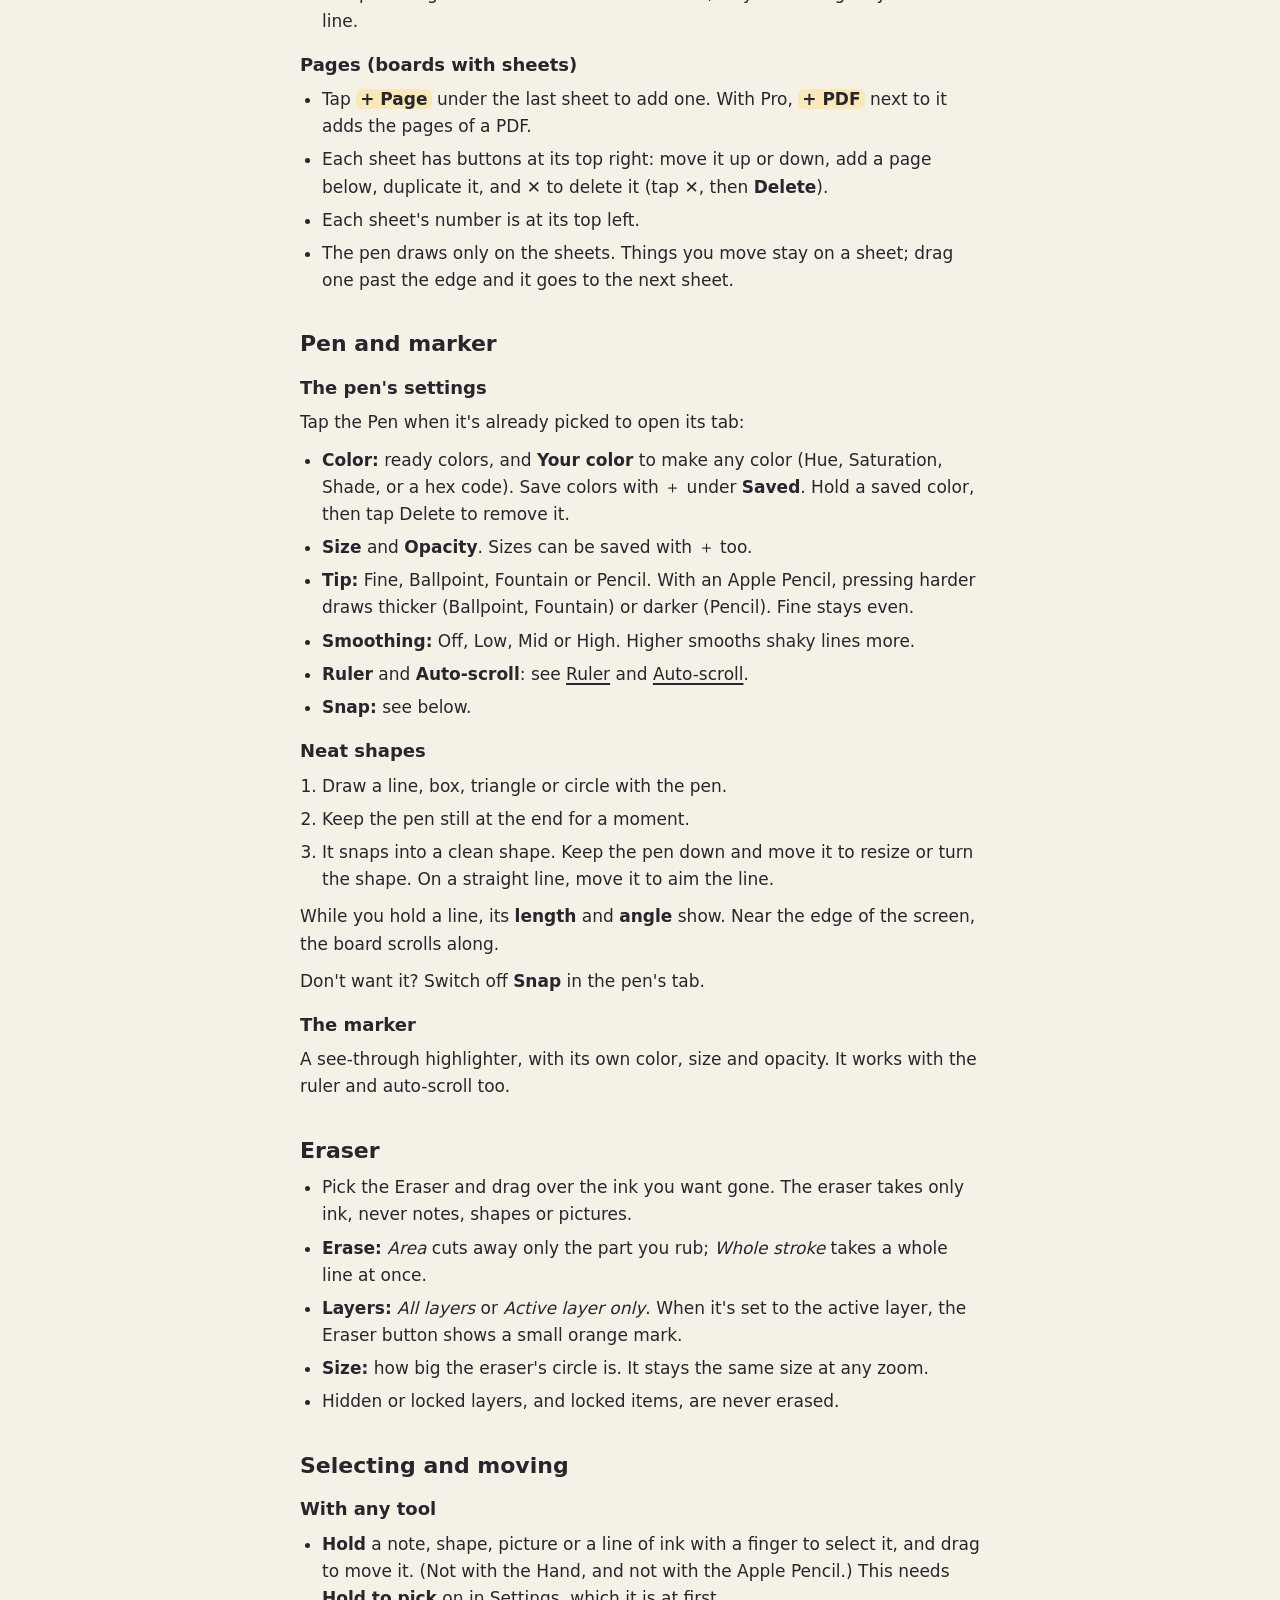
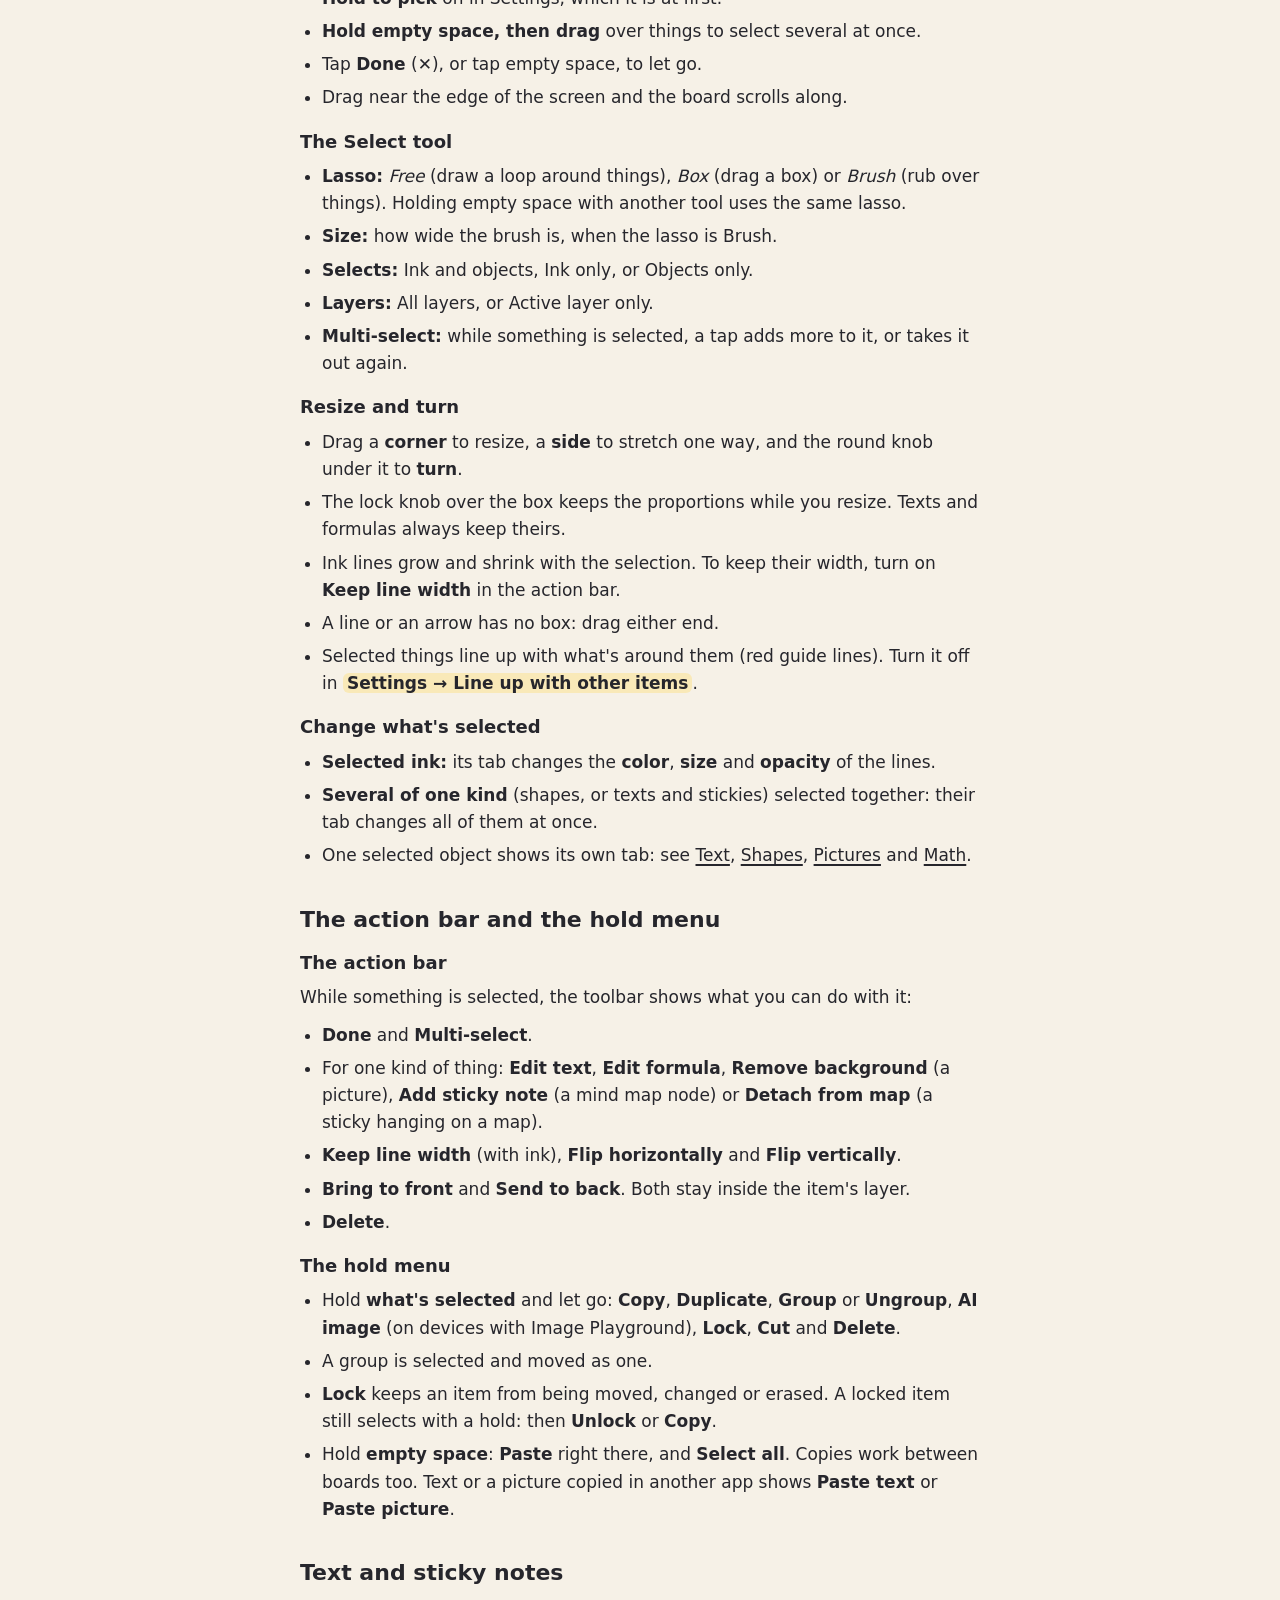
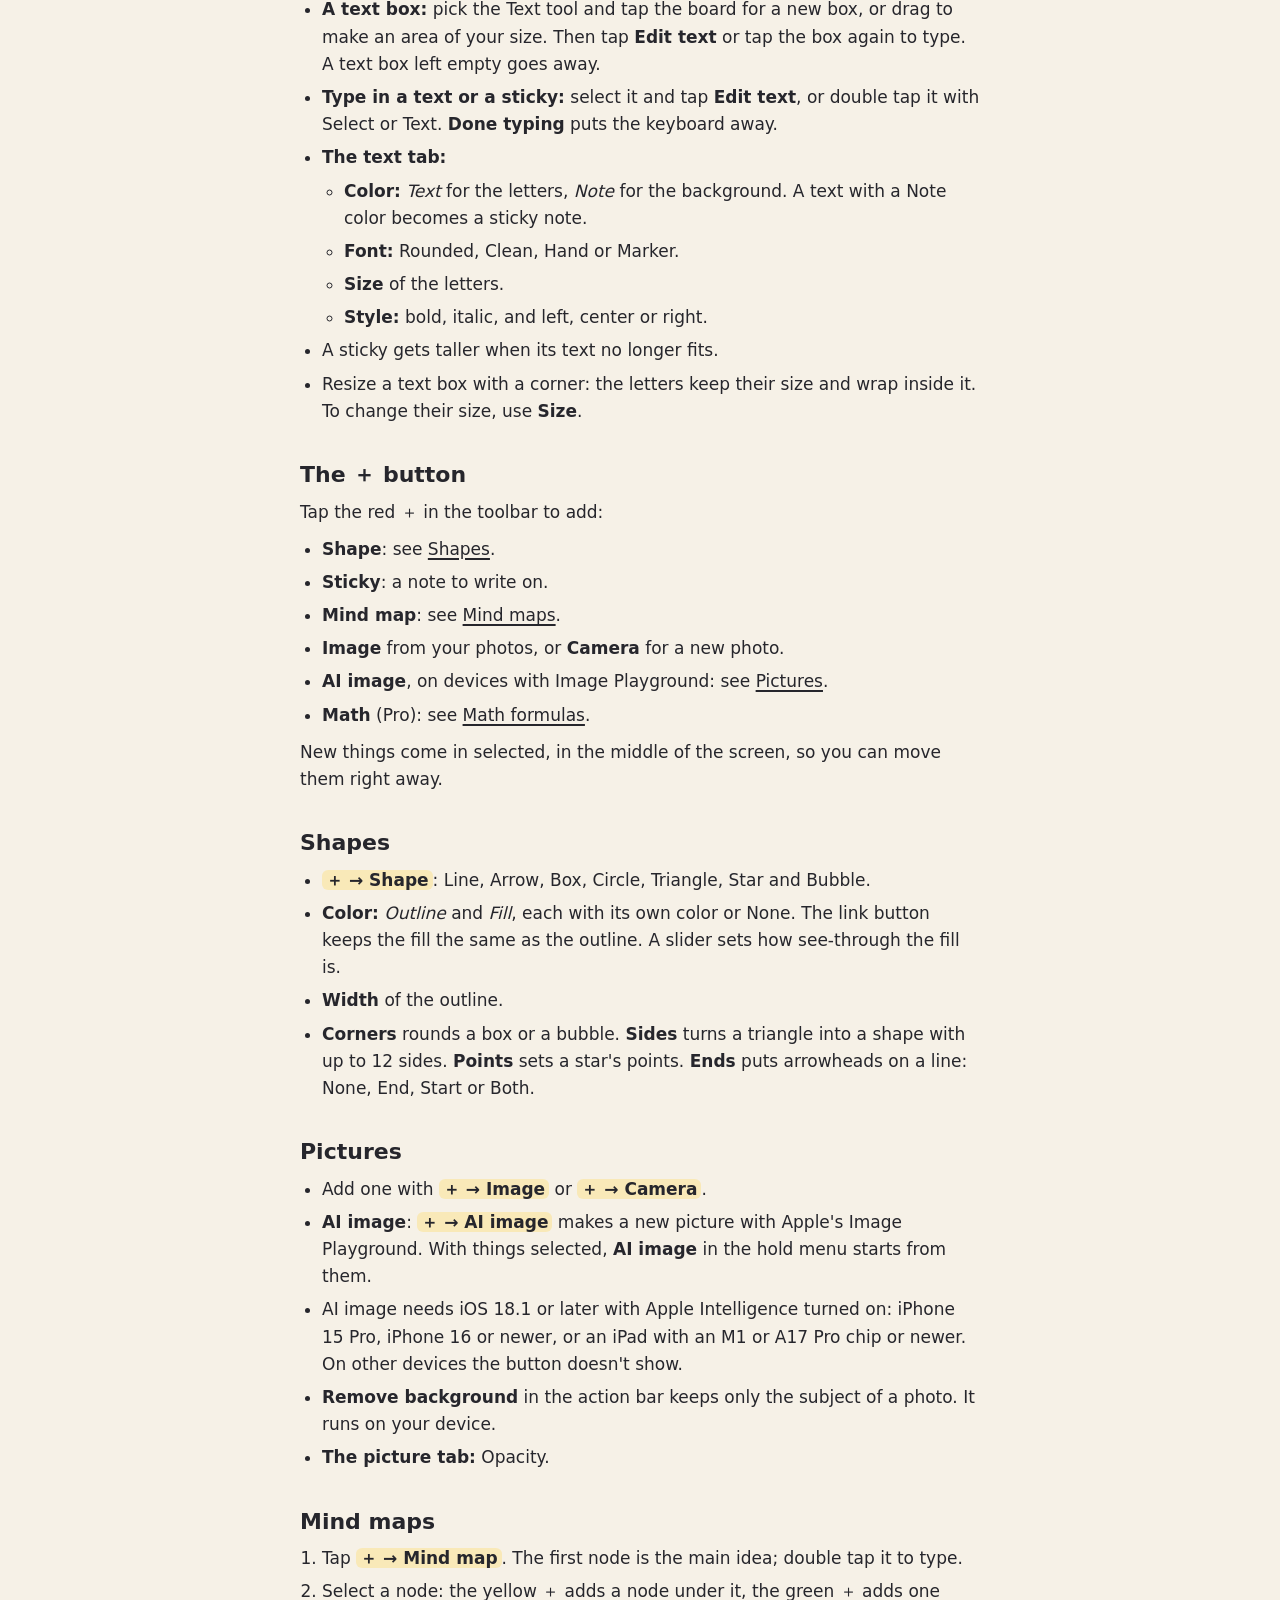
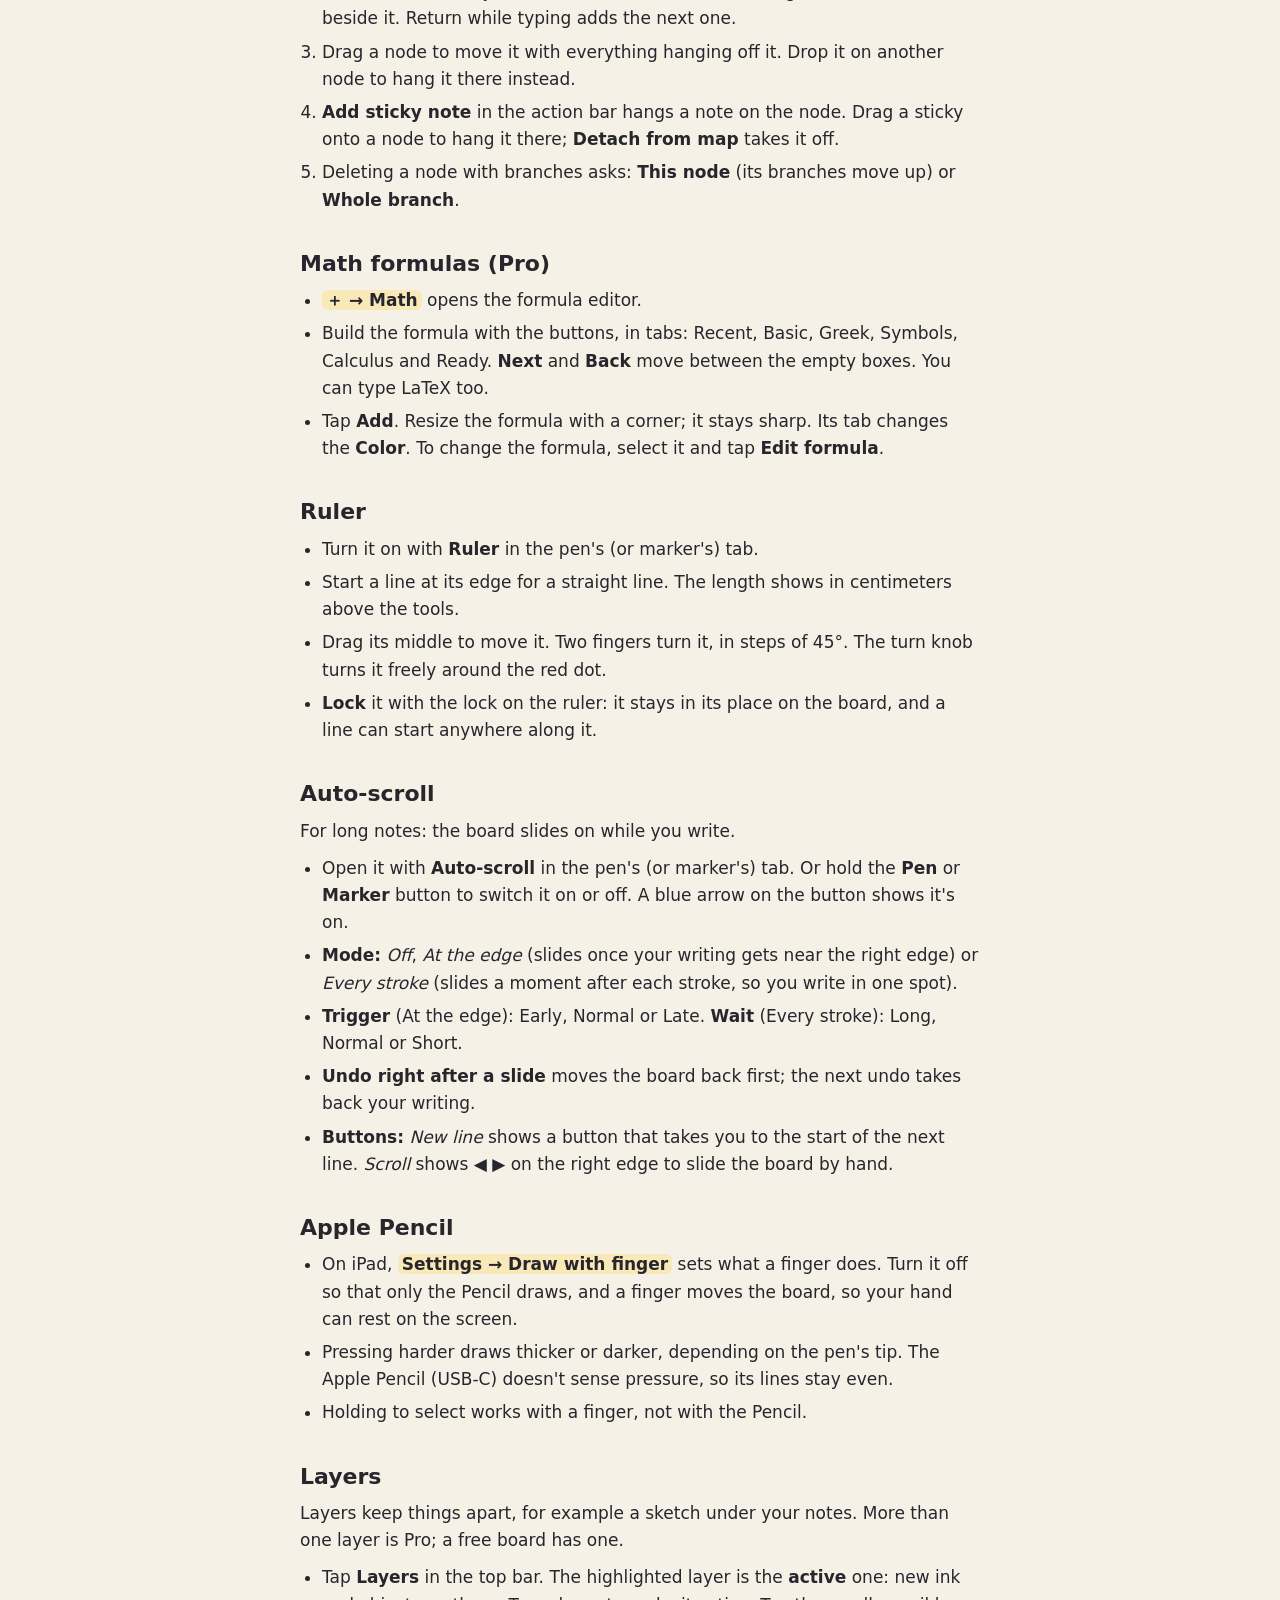
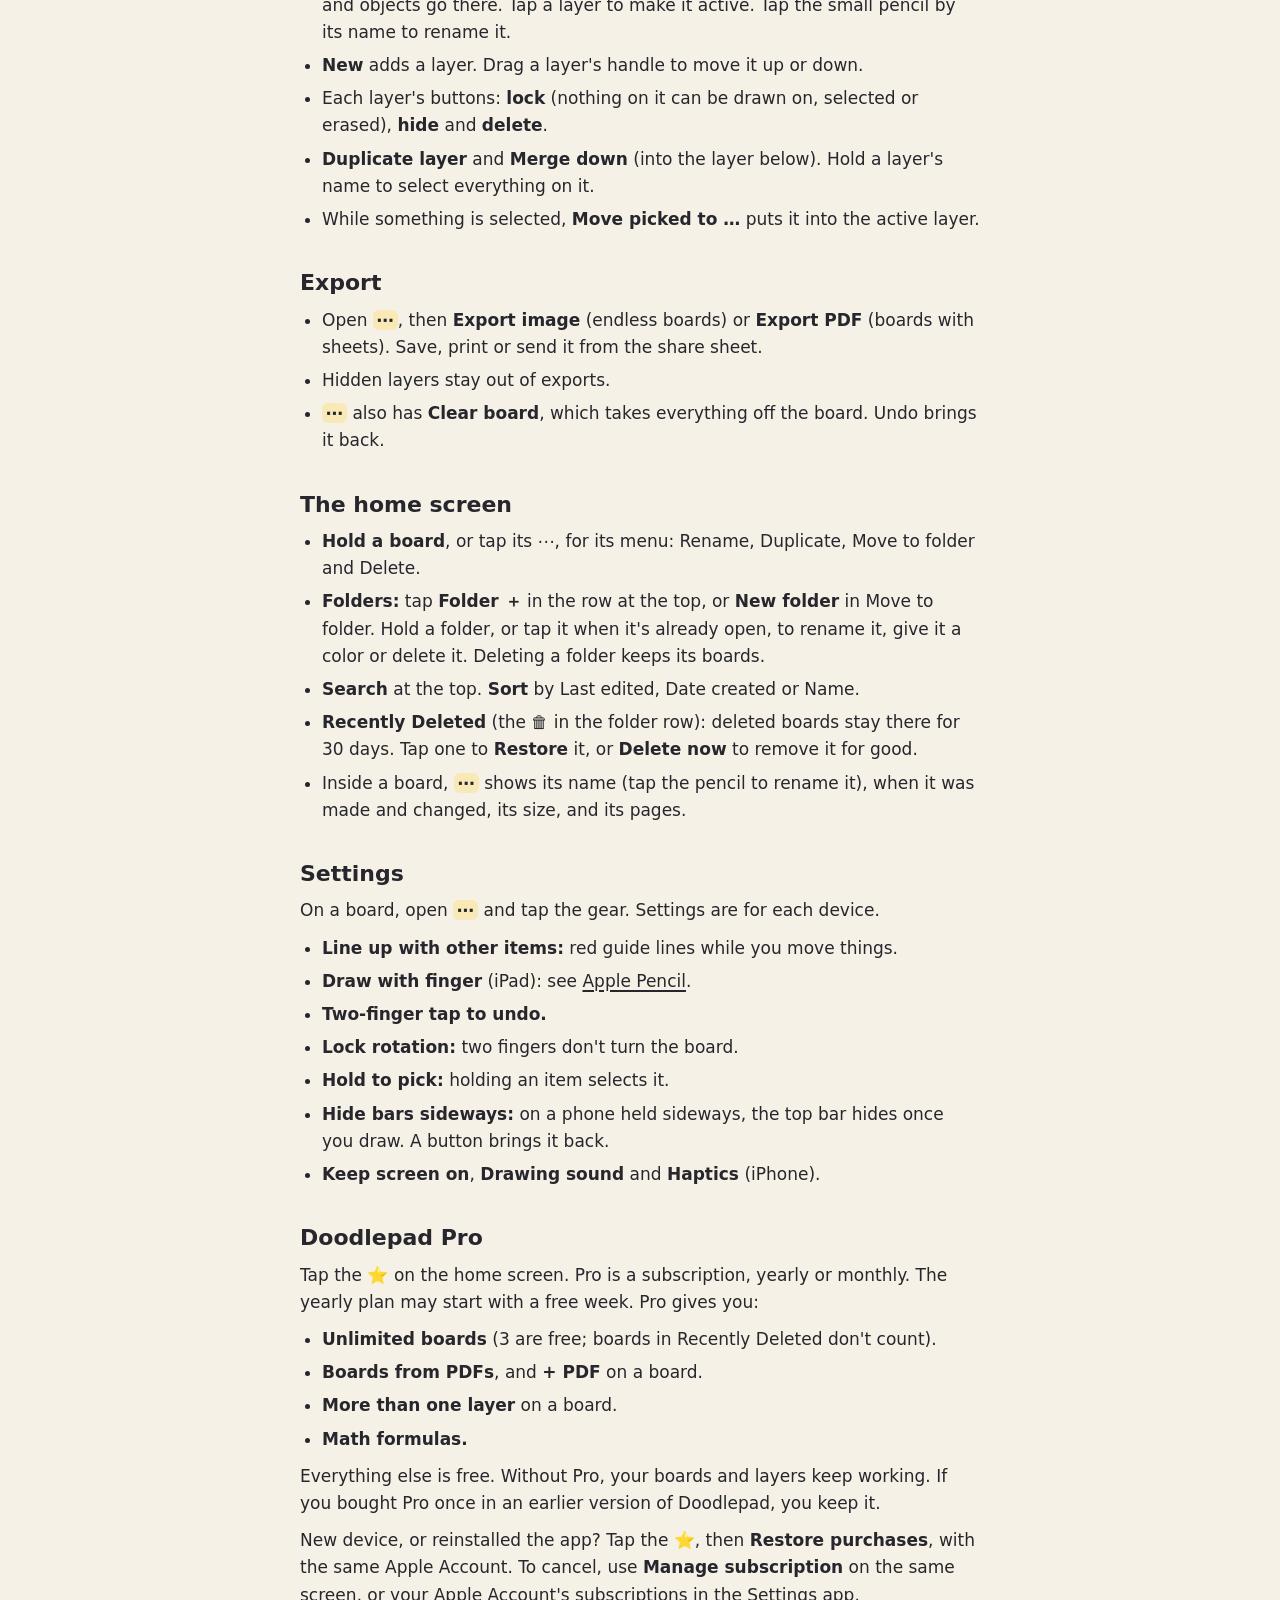
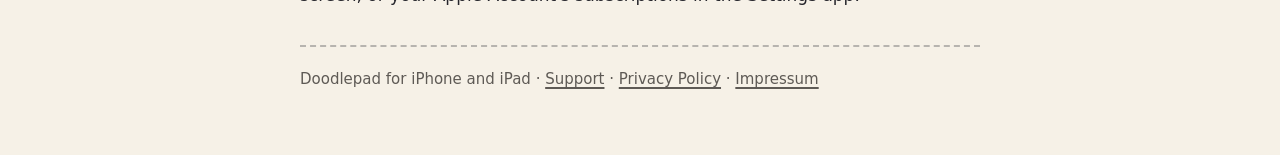
==== commit 00faad56: "Guide: rewritten for Doodlepad 2.0 Co-Authored-By: Claude Opus 5.5 <noreply@anthropic.com> Claude-Se" ====
--- a/guide.html
+++ b/guide.html
@@ -4,7 +4,7 @@
   <meta charset="utf-8">
   <meta name="viewport" content="width=device-width, initial-scale=1, viewport-fit=cover">
   <title>Doodlepad Guide</title>
-  <meta name="description" content="How to use Doodlepad, the whiteboard app for iPhone and iPad: drawing, picking, text, shapes, mind maps, layers, pages, PDFs, export and more.">
+  <meta name="description" content="How to use Doodlepad, the whiteboard app for iPhone and iPad: drawing, selecting, text, shapes, mind maps, layers, pages, PDFs, export and more.">
   <link rel="stylesheet" href="style.css">
 </head>
 <body>
@@ -33,7 +33,7 @@
       <li><a href="#boards">Boards, paper and pages</a></li>
       <li><a href="#pen">Pen and marker</a></li>
       <li><a href="#eraser">Eraser</a></li>
-      <li><a href="#pick">Picking and moving</a></li>
+      <li><a href="#pick">Selecting and moving</a></li>
       <li><a href="#actions">The action bar and the hold menu</a></li>
       <li><a href="#text">Text and sticky notes</a></li>
       <li><a href="#add">The ＋ button</a></li>
@@ -45,7 +45,7 @@
       <li><a href="#autoscroll">Auto-scroll</a></li>
       <li><a href="#pencil">Apple Pencil</a></li>
       <li><a href="#layers">Layers</a></li>
-      <li><a href="#export">Export and share</a></li>
+      <li><a href="#export">Export</a></li>
       <li><a href="#home">The home screen</a></li>
       <li><a href="#settings">Settings</a></li>
       <li><a href="#pro">Doodlepad Pro</a></li>
@@ -55,38 +55,38 @@
   <section id="basics">
     <h2>The basics</h2>
     <ul>
-      <li><strong>The toolbar</strong> (at the bottom in portrait, in the top bar in landscape): Pen, Marker, Eraser, Text, Select and Hand, then ＋. Tap a tool to use it. <strong>Tap it again</strong> to show or hide its settings.</li>
-      <li><strong>Move and zoom:</strong> two fingers move and pinch the board. The Hand tool moves it with one finger; hold that finger still, then swipe up to zoom in or down to zoom out. Zoom goes from 10% to 1000%, and the zoom level shows at the top while you zoom.</li>
-      <li><strong>The zoom chip</strong> at the top shows the zoom (and the page on sheets). Tap it to fit the whole page or board on screen; tap it again right after for 100%.</li>
+      <li><strong>The toolbar</strong> (at the bottom in portrait, in the top bar in landscape): Pen, Marker, Eraser, Text, Select and Hand, then the red ＋. Tap a tool to use it. <strong>Tap it again</strong> to show or hide its settings. In portrait, the arrow at the end tucks the toolbar away.</li>
+      <li><strong>Move, zoom and turn:</strong> two fingers move, pinch and turn the board. The Hand tool moves it with one finger. Hold that finger still, then swipe up to zoom in or down to zoom out. Double tap with the Hand to jump to 100% or 200%. Zoom goes from 5% to 4000%.</li>
+      <li><strong>Zoom and angle</strong> show in the top bar. Tap the zoom to go to 100%, or, at 100%, to see everything (on a board with sheets: a whole sheet). Tap the angle to turn the board upright. Hold the angle to lock turning.</li>
       <li><strong>Undo and redo:</strong> the arrows at the top. Or tap the board with two fingers to undo, with three to redo.</li>
-      <li><strong>Pick anything</strong> by holding it, with any tool. See <a href="#pick">Picking and moving</a>.</li>
-      <li><strong>The top bar:</strong> back to your boards, the board's name (tap it for its details and to rename it), undo, redo, Layers, and <span class="path">⋯</span> for the board's paper, pages, export and more.</li>
-      <li><strong>Tips in the app:</strong> <span class="path">Settings → Help</span>, with a little animation for each.</li>
+      <li><strong>Select anything</strong> by holding it with a finger. See <a href="#pick">Selecting and moving</a>.</li>
+      <li><strong>The top bar:</strong> back to your boards, zoom and angle, undo, redo, Layers, and <span class="path">⋯</span> for the board's name, paper, export and Settings.</li>
+      <li><strong>Tips:</strong> a short tip shows the first time you get to a tool or a feature. Each one shows once.</li>
+      <li>Doodlepad needs iOS 17 or later, on iPhone or iPad.</li>
     </ul>
   </section>
 
   <section id="boards">
     <h2>Boards, paper and pages</h2>
     <h3>Make a board</h3>
-    <ol>
-      <li>On the home screen, tap <strong>New board</strong>.</li>
-      <li>Pick the paper: <strong>Infinite</strong> (no edges, room in every direction), or sheets in <strong>A4</strong>, <strong>A5</strong>, <strong>Letter</strong> or <strong>16:9</strong> (slides), standing or lying.</li>
-      <li>Pick the pattern and color. You can change them later.</li>
-    </ol>
-    <p>With Pro, <strong>From a PDF</strong> makes a board from a PDF file: each PDF page becomes a sheet you can write on. The PDF itself is never changed.</p>
+    <ul>
+      <li>On the home screen, tap the yellow ＋ on the <strong>New board</strong> card. The board opens with the paper you picked last.</li>
+      <li>To pick another paper, tap the bottom of the card: <strong>Endless</strong> (no edges), or sheets in <strong>A4</strong>, <strong>A5</strong>, <strong>Letter</strong>, <strong>16:9</strong> or <strong>Card</strong>. Tick <strong>Landscape</strong> for sheets lying on their side. A board keeps its sheet size.</li>
+      <li>With Pro, <strong>From a PDF</strong> makes a board from a PDF file: each PDF page becomes a sheet you can write on. The PDF itself is never changed.</li>
+    </ul>
     <h3>Paper</h3>
     <ul>
-      <li>Open <span class="path">⋯ → Paper</span>.</li>
-      <li><strong>Pattern:</strong> Dots, Grid, Lines, Music (staves) or Plain. On sheets also <strong>Cornell</strong> (a title line, a cue column on the left and a summary area at the bottom).</li>
-      <li><strong>Spacing:</strong> Narrow, Normal or Wide.</li>
-      <li><strong>Color:</strong> a few paper colors.</li>
-      <li>The pattern is printed on the paper: it grows and shrinks with the zoom, so your writing stays on its line.</li>
+      <li>Open <span class="path">⋯</span>. The paper is in the <strong>Paper</strong> part.</li>
+      <li><strong>Pattern:</strong> Plain, Dots, Lines, Grid or Math.</li>
+      <li><strong>Color:</strong> Cream, White, Gray, Yellow or Blue. On a PDF board, the color shows only on blank pages.</li>
+      <li>The pattern grows and shrinks with the zoom, so your writing stays on its line.</li>
     </ul>
     <h3>Pages (boards with sheets)</h3>
     <ul>
-      <li>Tap <span class="path">+ Page</span> under the last sheet, or <span class="path">＋ → Page</span>, to add a sheet.</li>
-      <li><span class="path">⋯ → Pages</span> shows every sheet: tap one to go there, type a name for it, copy it, or delete it.</li>
-      <li>The zoom chip at the top shows which page you're on.</li>
+      <li>Tap <span class="path">+ Page</span> under the last sheet to add one. With Pro, <span class="path">+ PDF</span> next to it adds the pages of a PDF.</li>
+      <li>Each sheet has buttons at its top right: move it up or down, add a page below, duplicate it, and ✕ to delete it (tap ✕, then <strong>Delete</strong>).</li>
+      <li>Each sheet's number is at its top left.</li>
+      <li>The pen draws only on the sheets. Things you move stay on a sheet; drag one past the edge and it goes to the next sheet.</li>
     </ul>
   </section>
 
@@ -95,20 +95,21 @@
     <h3>The pen's settings</h3>
     <p>Tap the Pen when it's already picked to open its tab:</p>
     <ul>
-      <li><strong>Tip:</strong> Fine, Ballpoint, Fountain or Pencil. With an Apple Pencil, pressing harder draws thicker or darker.</li>
+      <li><strong>Color:</strong> ready colors, and <strong>Your color</strong> to make any color (Hue, Saturation, Shade, or a hex code). Save colors with ＋ under <strong>Saved</strong>. Hold a saved color, then tap Delete to remove it.</li>
+      <li><strong>Size</strong> and <strong>Opacity</strong>. Sizes can be saved with ＋ too.</li>
+      <li><strong>Tip:</strong> Fine, Ballpoint, Fountain or Pencil. With an Apple Pencil, pressing harder draws thicker (Ballpoint, Fountain) or darker (Pencil). Fine stays even.</li>
       <li><strong>Smoothing:</strong> Off, Low, Mid or High. Higher smooths shaky lines more.</li>
-      <li><strong>Color:</strong> ready colors, your own saved colors, and recent ones. Make any color you like, or type its hex code, then save it with ＋. Hold a saved or recent color to delete it.</li>
-      <li><strong>Size</strong> and <strong>Opacity</strong>.</li>
       <li><strong>Ruler</strong> and <strong>Auto-scroll</strong>: see <a href="#ruler">Ruler</a> and <a href="#autoscroll">Auto-scroll</a>.</li>
+      <li><strong>Snap:</strong> see below.</li>
     </ul>
     <h3>Neat shapes</h3>
     <ol>
-      <li>Draw a line, box or circle with the pen.</li>
+      <li>Draw a line, box, triangle or circle with the pen.</li>
       <li>Keep the pen still at the end for a moment.</li>
-      <li>It snaps into a clean shape.</li>
+      <li>It snaps into a clean shape. Keep the pen down and move it to resize or turn the shape. On a straight line, move it to aim the line.</li>
     </ol>
-    <p>While you hold a line, a bar shows its <strong>angle</strong> and <strong>length</strong>. Near the edge of the screen, the board scrolls along with a held line or shape.</p>
-    <p>Don't want it? Switch off <strong>Hold to snap</strong> in the pen's tab.</p>
+    <p>While you hold a line, its <strong>length</strong> and <strong>angle</strong> show. Near the edge of the screen, the board scrolls along.</p>
+    <p>Don't want it? Switch off <strong>Snap</strong> in the pen's tab.</p>
     <h3>The marker</h3>
     <p>A see-through highlighter, with its own color, size and opacity. It works with the ruler and auto-scroll too.</p>
   </section>
@@ -116,84 +117,82 @@
   <section id="eraser">
     <h2>Eraser</h2>
     <ul>
-      <li>Pick the Eraser and drag over what you want gone.</li>
+      <li>Pick the Eraser and drag over the ink you want gone. The eraser takes only ink, never notes, shapes or pictures.</li>
       <li><strong>Erase:</strong> <em>Area</em> cuts away only the part you rub; <em>Whole stroke</em> takes a whole line at once.</li>
-      <li><strong>Erases:</strong> All, only Ink, or only Objects (notes, shapes, pictures). <strong>Only the active layer</strong> leaves every other layer alone; the eraser's circle then shows a small layers mark.</li>
-      <li><strong>Size on screen:</strong> how big the eraser's circle is. It stays the same size at any zoom.</li>
-      <li>Hidden or locked layers are never erased.</li>
+      <li><strong>Layers:</strong> <em>All layers</em> or <em>Active layer only</em>. When it's set to the active layer, the Eraser button shows a small orange mark.</li>
+      <li><strong>Size:</strong> how big the eraser's circle is. It stays the same size at any zoom.</li>
+      <li>Hidden or locked layers, and locked items, are never erased.</li>
     </ul>
   </section>
 
   <section id="pick">
-    <h2>Picking and moving</h2>
+    <h2>Selecting and moving</h2>
     <h3>With any tool</h3>
     <ul>
-      <li><strong>Hold</strong> a note, shape, picture or a line of ink to pick it, and drag to move it.</li>
-      <li>With the <strong>Pen</strong> or <strong>Marker</strong>, a quick <strong>tap</strong> on an object picks it too. A swipe draws over it, and so does a tap right after a stroke, so writing isn't interrupted.</li>
-      <li><strong>Hold empty space, then drag</strong> over things to pick several at once.</li>
-      <li>Tap <strong>Done</strong>, or tap empty space, to let go.</li>
+      <li><strong>Hold</strong> a note, shape, picture or a line of ink with a finger to select it, and drag to move it. (Not with the Hand, and not with the Apple Pencil.) This needs <strong>Hold to pick</strong> on in Settings, which it is at first.</li>
+      <li><strong>Hold empty space, then drag</strong> over things to select several at once.</li>
+      <li>Tap <strong>Done</strong> (✕), or tap empty space, to let go.</li>
       <li>Drag near the edge of the screen and the board scrolls along.</li>
     </ul>
     <h3>The Select tool</h3>
     <ul>
-      <li><strong>Lasso:</strong> <em>Brush</em> (rub over things), <em>Free</em> (draw a loop around them) or <em>Box</em> (drag a box). Holding empty space with another tool uses the same lasso.</li>
-      <li><strong>Brush size:</strong> how wide the brush is, while the lasso is Brush.</li>
-      <li><strong>Picks:</strong> All, only Ink, or only Objects.</li>
-      <li><strong>Multi:</strong> while something is picked, a tap adds more to it (or takes it out again).</li>
+      <li><strong>Lasso:</strong> <em>Free</em> (draw a loop around things), <em>Box</em> (drag a box) or <em>Brush</em> (rub over things). Holding empty space with another tool uses the same lasso.</li>
+      <li><strong>Size:</strong> how wide the brush is, when the lasso is Brush.</li>
+      <li><strong>Selects:</strong> Ink and objects, Ink only, or Objects only.</li>
+      <li><strong>Layers:</strong> All layers, or Active layer only.</li>
+      <li><strong>Multi-select:</strong> while something is selected, a tap adds more to it, or takes it out again.</li>
     </ul>
     <h3>Resize and turn</h3>
     <ul>
-      <li>Drag a <strong>corner</strong> knob to resize, a <strong>side</strong> knob to stretch one way, and the round knob under it to <strong>turn</strong>.</li>
-      <li>On shapes and picked ink, the lock knob over the box keeps the proportions while you resize.</li>
-      <li>When you resize ink, its lines <strong>keep their width</strong>. To make them grow and shrink too, switch off the line-width button on the action bar, or <span class="path">Settings → Keep line width when resizing</span>.</li>
-      <li>Pictures, formulas and combined drawings always keep their proportions.</li>
-    </ul>
-    <h3>Change what's picked</h3>
-    <ul>
-      <li><strong>Picked ink:</strong> its tab at the top changes the <strong>color</strong>, <strong>size</strong> and <strong>opacity</strong> of the picked lines, moves them to another <strong>layer</strong>, or <strong>flips</strong> them.</li>
-      <li><strong>Several of one kind</strong> (shapes, text boxes or stickies) picked together: their tab changes all of them at once.</li>
-      <li>One picked object shows its own tab: see <a href="#text">Text</a>, <a href="#shapes">Shapes</a> and <a href="#images">Pictures</a>.</li>
-      <li><strong>A combined drawing:</strong> its tab <strong>mirrors</strong> or <strong>flips</strong> it (and changes its ink's color, size and opacity when it's ink only). Tap the Combine knob above it to see its pieces boxed and what it's made of.</li>
+      <li>Drag a <strong>corner</strong> to resize, a <strong>side</strong> to stretch one way, and the round knob under it to <strong>turn</strong>.</li>
+      <li>The lock knob over the box keeps the proportions while you resize. Texts and formulas always keep theirs.</li>
+      <li>Ink lines grow and shrink with the selection. To keep their width, turn on <strong>Keep line width</strong> in the action bar.</li>
+      <li>A line or an arrow has no box: drag either end.</li>
+      <li>Selected things line up with what's around them (red guide lines). Turn it off in <span class="path">Settings → Line up with other items</span>.</li>
+    </ul>
+    <h3>Change what's selected</h3>
+    <ul>
+      <li><strong>Selected ink:</strong> its tab changes the <strong>color</strong>, <strong>size</strong> and <strong>opacity</strong> of the lines.</li>
+      <li><strong>Several of one kind</strong> (shapes, or texts and stickies) selected together: their tab changes all of them at once.</li>
+      <li>One selected object shows its own tab: see <a href="#text">Text</a>, <a href="#shapes">Shapes</a>, <a href="#images">Pictures</a> and <a href="#math">Math</a>.</li>
     </ul>
   </section>
 
   <section id="actions">
     <h2>The action bar and the hold menu</h2>
     <h3>The action bar</h3>
-    <p>While something is picked, the toolbar shows what you can do with it:</p>
-    <ul>
-      <li><strong>Arrange:</strong> to the front, one step forward, one step back, to the back.</li>
-      <li><strong>Combine:</strong> makes picked ink (and objects) one drawing, which you can move, resize and arrange like an object. A combined drawing shows the Combine arrow lit in yellow: tap it to take the drawing apart again. Combining drawings together makes one flat drawing.</li>
-      <li><strong>To text:</strong> reads picked handwriting and turns it into a typed text box, on your device.</li>
-      <li><strong>Keep line width</strong> (with ink): see <a href="#pick">Resize and turn</a>.</li>
-      <li><strong>Group / Ungroup:</strong> several objects move together, and a tap picks them all.</li>
-      <li><strong>Delete</strong>, and <strong>Done</strong> to let go.</li>
+    <p>While something is selected, the toolbar shows what you can do with it:</p>
+    <ul>
+      <li><strong>Done</strong> and <strong>Multi-select</strong>.</li>
+      <li>For one kind of thing: <strong>Edit text</strong>, <strong>Edit formula</strong>, <strong>Remove background</strong> (a picture), <strong>Add sticky note</strong> (a mind map node) or <strong>Detach from map</strong> (a sticky hanging on a map).</li>
+      <li><strong>Keep line width</strong> (with ink), <strong>Flip horizontally</strong> and <strong>Flip vertically</strong>.</li>
+      <li><strong>Bring to front</strong> and <strong>Send to back</strong>. Both stay inside the item's layer.</li>
+      <li><strong>Delete</strong>.</li>
     </ul>
     <h3>The hold menu</h3>
     <ul>
-      <li>Hold <strong>what's picked</strong> still: <strong>Copy</strong>, <strong>Duplicate</strong>, <strong>Cut</strong>, <strong>Share</strong> (as a picture) and <strong>Delete</strong>.</li>
-      <li>Hold <strong>empty space</strong> still: <strong>Paste</strong> right there. Copies work between boards too.</li>
+      <li>Hold <strong>what's selected</strong> and let go: <strong>Copy</strong>, <strong>Duplicate</strong>, <strong>Group</strong> or <strong>Ungroup</strong>, <strong>AI image</strong> (on devices with Image Playground), <strong>Lock</strong>, <strong>Cut</strong> and <strong>Delete</strong>.</li>
+      <li>A group is selected and moved as one.</li>
+      <li><strong>Lock</strong> keeps an item from being moved, changed or erased. A locked item still selects with a hold: then <strong>Unlock</strong> or <strong>Copy</strong>.</li>
+      <li>Hold <strong>empty space</strong>: <strong>Paste</strong> right there, and <strong>Select all</strong>. Copies work between boards too. Text or a picture copied in another app shows <strong>Paste text</strong> or <strong>Paste picture</strong>.</li>
     </ul>
   </section>
 
   <section id="text">
     <h2>Text and sticky notes</h2>
     <ul>
-      <li><strong>A text box:</strong> pick the Text tool (<strong>Aa</strong>) and tap the board, or drag to make a text area of your width.</li>
-      <li><strong>Type in text or a sticky:</strong> double tap it with Select, Text, Pen or Marker, or pick it and tap ✏️. The Pen or Marker comes back when you finish typing.</li>
+      <li><strong>A text box:</strong> pick the Text tool and tap the board for a new box, or drag to make an area of your size. Then tap <strong>Edit text</strong> or tap the box again to type. A text box left empty goes away.</li>
+      <li><strong>Type in a text or a sticky:</strong> select it and tap <strong>Edit text</strong>, or double tap it with Select or Text. <strong>Done typing</strong> puts the keyboard away.</li>
       <li><strong>The text tab:</strong>
         <ul>
+          <li><strong>Color:</strong> <em>Text</em> for the letters, <em>Note</em> for the background. A text with a Note color becomes a sticky note.</li>
           <li><strong>Font:</strong> Rounded, Clean, Hand or Marker.</li>
-          <li><strong>Size</strong> and <strong>color</strong> (text boxes can also have a highlight behind them).</li>
-          <li><strong>Style:</strong> bold, italic, underline, strikethrough, and left, center or right.</li>
-          <li><strong>Spacing:</strong> the room between lines.</li>
-          <li><strong>List:</strong> bullets or numbers.</li>
+          <li><strong>Size</strong> of the letters.</li>
+          <li><strong>Style:</strong> bold, italic, and left, center or right.</li>
         </ul>
       </li>
-      <li><strong>Stickies and mind map bubbles</strong> show fewer choices: Color, Text (font and size) and Style (with the spacing). Stickies also have List.</li>
-      <li>A sticky gets taller, line by line, when its text no longer fits, and it can't be made too small for its text.</li>
-      <li>Resize a text box with a corner knob: the letters keep their size and wrap inside it. To change their size, use <strong>Size</strong> in the text tab.</li>
-      <li>Board text has no autocorrect, so your notes stay as you type them.</li>
+      <li>A sticky gets taller when its text no longer fits.</li>
+      <li>Resize a text box with a corner: the letters keep their size and wrap inside it. To change their size, use <strong>Size</strong>.</li>
     </ul>
   </section>
 
@@ -201,21 +200,23 @@
     <h2>The ＋ button</h2>
     <p>Tap the red ＋ in the toolbar to add:</p>
     <ul>
+      <li><strong>Shape</strong>: see <a href="#shapes">Shapes</a>.</li>
       <li><strong>Sticky</strong>: a note to write on.</li>
       <li><strong>Mind map</strong>: see <a href="#mindmaps">Mind maps</a>.</li>
+      <li><strong>Image</strong> from your photos, or <strong>Camera</strong> for a new photo.</li>
+      <li><strong>AI image</strong>, on devices with Image Playground: see <a href="#images">Pictures</a>.</li>
       <li><strong>Math</strong> (Pro): see <a href="#math">Math formulas</a>.</li>
-      <li><strong>Shape</strong>: see <a href="#shapes">Shapes</a>.</li>
-      <li><strong>Image</strong> from your photos, or <strong>Camera</strong> for a new photo.</li>
-      <li><strong>Page</strong>, on boards with sheets.</li>
-    </ul>
-    <p>Things added from ＋ come in picked, with the Select tool, so you can move them right away.</p>
+    </ul>
+    <p>New things come in selected, in the middle of the screen, so you can move them right away.</p>
   </section>
 
   <section id="shapes">
     <h2>Shapes</h2>
     <ul>
-      <li><span class="path">＋ → Shape</span> opens the shapes: box, circle, triangle, diamond, pentagon, hexagon, star, heart, speech bubble, cloud, line and arrow. Tap one, or drag it onto the board.</li>
-      <li><strong>The shape tab:</strong> Shape (change its kind), Line (width), Color (outline and fill), Corners (rounding), Opacity, Layer and Flip.</li>
+      <li><span class="path">＋ → Shape</span>: Line, Arrow, Box, Circle, Triangle, Star and Bubble.</li>
+      <li><strong>Color:</strong> <em>Outline</em> and <em>Fill</em>, each with its own color or None. The link button keeps the fill the same as the outline. A slider sets how see-through the fill is.</li>
+      <li><strong>Width</strong> of the outline.</li>
+      <li><strong>Corners</strong> rounds a box or a bubble. <strong>Sides</strong> turns a triangle into a shape with up to 12 sides. <strong>Points</strong> sets a star's points. <strong>Ends</strong> puts arrowheads on a line: None, End, Start or Both.</li>
     </ul>
   </section>
 
@@ -223,16 +224,21 @@
     <h2>Pictures</h2>
     <ul>
       <li>Add one with <span class="path">＋ → Image</span> or <span class="path">＋ → Camera</span>.</li>
-      <li><strong>The picture tab:</strong> Crop (Original, Square, 4:3, 16:9, 3:4 or Circle), Corners (rounding), Outline (an ink line around it) and Opacity.</li>
+      <li><strong>AI image</strong>: <span class="path">＋ → AI image</span> makes a new picture with Apple's Image Playground. With things selected, <strong>AI image</strong> in the hold menu starts from them.</li>
+      <li>AI image needs iOS 18.1 or later with Apple Intelligence turned on: iPhone 15 Pro, iPhone 16 or newer, or an iPad with an M1 or A17 Pro chip or newer. On other devices the button doesn't show.</li>
+      <li><strong>Remove background</strong> in the action bar keeps only the subject of a photo. It runs on your device.</li>
+      <li><strong>The picture tab:</strong> Opacity.</li>
     </ul>
   </section>
 
   <section id="mindmaps">
     <h2>Mind maps</h2>
     <ol>
-      <li>Tap <span class="path">＋ → Mind map</span>. The first bubble is the main idea; double tap it to type.</li>
-      <li>Pick a bubble: its <strong>bottom knob</strong> adds a branch under it, its <strong>side knob</strong> adds one beside it. Return while typing adds the next one. <strong>Add sticky</strong> in the bar hangs a note under it, in its color.</li>
-      <li>Drag a bubble to move it with everything hanging off it. Drop it on another bubble to hang it there instead.</li>
+      <li>Tap <span class="path">＋ → Mind map</span>. The first node is the main idea; double tap it to type.</li>
+      <li>Select a node: the yellow ＋ adds a node under it, the green ＋ adds one beside it. Return while typing adds the next one.</li>
+      <li>Drag a node to move it with everything hanging off it. Drop it on another node to hang it there instead.</li>
+      <li><strong>Add sticky note</strong> in the action bar hangs a note on the node. Drag a sticky onto a node to hang it there; <strong>Detach from map</strong> takes it off.</li>
+      <li>Deleting a node with branches asks: <strong>This node</strong> (its branches move up) or <strong>Whole branch</strong>.</li>
     </ol>
   </section>
 
@@ -240,41 +246,39 @@
     <h2>Math formulas (Pro)</h2>
     <ul>
       <li><span class="path">＋ → Math</span> opens the formula editor.</li>
-      <li>Build the formula with the buttons (fractions, roots, powers, sums, integrals, Greek letters and more). <strong>Next</strong> and <strong>Back</strong> move between the empty boxes. No LaTeX needed, but you can type LaTeX too.</li>
-      <li>Tap <strong>Add</strong>. Resize the formula with a corner knob; it stays sharp. Pick it and tap ✏️ to edit it.</li>
+      <li>Build the formula with the buttons, in tabs: Recent, Basic, Greek, Symbols, Calculus and Ready. <strong>Next</strong> and <strong>Back</strong> move between the empty boxes. You can type LaTeX too.</li>
+      <li>Tap <strong>Add</strong>. Resize the formula with a corner; it stays sharp. Its tab changes the <strong>Color</strong>. To change the formula, select it and tap <strong>Edit formula</strong>.</li>
     </ul>
   </section>
 
   <section id="ruler">
     <h2>Ruler</h2>
     <ul>
-      <li>Turn it on in the pen's (or marker's) tab.</li>
-      <li>Draw along its edge for a straight line. The length shows in centimeters while you draw.</li>
-      <li><strong>One finger</strong> moves the ruler; a <strong>second finger</strong> turns it. It clicks into place every 45°.</li>
-      <li>The buttons above the toolbar: <strong>Lock</strong> it so it stays put, and tap the <strong>angle</strong> to lay it level again.</li>
+      <li>Turn it on with <strong>Ruler</strong> in the pen's (or marker's) tab.</li>
+      <li>Start a line at its edge for a straight line. The length shows in centimeters above the tools.</li>
+      <li>Drag its middle to move it. Two fingers turn it, in steps of 45°. The turn knob turns it freely around the red dot.</li>
+      <li><strong>Lock</strong> it with the lock on the ruler: it stays in its place on the board, and a line can start anywhere along it.</li>
     </ul>
   </section>
 
   <section id="autoscroll">
     <h2>Auto-scroll</h2>
-    <p>For long notes: the board slides on while you write, so your hand never runs out of room.</p>
-    <ul>
-      <li>Open it in the pen's (or marker's) tab. Or hold the <strong>Pen</strong> or <strong>Marker</strong> button in the toolbar to switch it on or off.</li>
-      <li><strong>When:</strong> <em>Off</em>, <em>At the edge</em> (slides once your writing reaches a line near the right edge), or <em>Every stroke</em> (slides a moment after each stroke, so writing stays in one spot).</li>
-      <li><strong>How far</strong> it slides, and how long it <strong>waits</strong> (Every stroke).</li>
+    <p>For long notes: the board slides on while you write.</p>
+    <ul>
+      <li>Open it with <strong>Auto-scroll</strong> in the pen's (or marker's) tab. Or hold the <strong>Pen</strong> or <strong>Marker</strong> button to switch it on or off. A blue arrow on the button shows it's on.</li>
+      <li><strong>Mode:</strong> <em>Off</em>, <em>At the edge</em> (slides once your writing gets near the right edge) or <em>Every stroke</em> (slides a moment after each stroke, so you write in one spot).</li>
+      <li><strong>Trigger</strong> (At the edge): Early, Normal or Late. <strong>Wait</strong> (Every stroke): Long, Normal or Short.</li>
       <li><strong>Undo right after a slide</strong> moves the board back first; the next undo takes back your writing.</li>
-      <li>At the end of a line, the <strong>next line</strong> button takes you to the start of the next one.</li>
-      <li><strong>Show scroll buttons</strong>: ◀ ▶ on the right edge slide the board by hand.</li>
+      <li><strong>Buttons:</strong> <em>New line</em> shows a button that takes you to the start of the next line. <em>Scroll</em> shows ◀ ▶ on the right edge to slide the board by hand.</li>
     </ul>
   </section>
 
   <section id="pencil">
     <h2>Apple Pencil</h2>
     <ul>
-      <li><strong>Pencil draws, finger moves:</strong> once you've drawn with a Pencil, a finger only picks, moves and scrolls, so your hand can rest on the screen. Change it in <span class="path">Settings → Apple Pencil</span>.</li>
-      <li><strong>Double tap or squeeze</strong> (on Pencils that have it): switches to the eraser and back, to the last tool, or opens the tool's settings, as set in the iPad's Settings app under Apple Pencil.</li>
-      <li><strong>Hover</strong> (on iPads that sense it): a dot shows where the pen will draw, in its color and size, before the tip touches.</li>
-      <li>Pressing harder draws thicker or darker, depending on the pen's tip.</li>
+      <li>On iPad, <span class="path">Settings → Draw with finger</span> sets what a finger does. Turn it off so that only the Pencil draws, and a finger moves the board, so your hand can rest on the screen.</li>
+      <li>Pressing harder draws thicker or darker, depending on the pen's tip. The Apple Pencil (USB-C) doesn't sense pressure, so its lines stay even.</li>
+      <li>Holding to select works with a finger, not with the Pencil.</li>
     </ul>
   </section>
 
@@ -282,58 +286,59 @@
     <h2>Layers</h2>
     <p>Layers keep things apart, for example a sketch under your notes. More than one layer is Pro; a free board has one.</p>
     <ul>
-      <li>Tap <strong>Layers</strong> in the top bar. The highlighted layer is the <strong>active</strong> one: new ink and objects go there. Tap a layer to make it active; double tap to rename it.</li>
+      <li>Tap <strong>Layers</strong> in the top bar. The highlighted layer is the <strong>active</strong> one: new ink and objects go there. Tap a layer to make it active. Tap the small pencil by its name to rename it.</li>
       <li><strong>New</strong> adds a layer. Drag a layer's handle to move it up or down.</li>
-      <li>Each layer's buttons: <strong>lock</strong> (can't be picked or erased), <strong>hide</strong>, <strong>delete</strong>.</li>
-      <li>For the active layer: <strong>Opacity</strong>, <strong>Ink on top</strong> (its ink over its objects instead of under them), Rename, Duplicate, Merge (into the layer below), Pick all and Clear.</li>
-      <li>While something is picked, <strong>Move picked to …</strong> puts it into the active layer.</li>
-      <li>When a layer is hidden, a note on the right edge says so; tap it to show every layer again.</li>
+      <li>Each layer's buttons: <strong>lock</strong> (nothing on it can be drawn on, selected or erased), <strong>hide</strong> and <strong>delete</strong>.</li>
+      <li><strong>Duplicate layer</strong> and <strong>Merge down</strong> (into the layer below). Hold a layer's name to select everything on it.</li>
+      <li>While something is selected, <strong>Move picked to …</strong> puts it into the active layer.</li>
     </ul>
   </section>
 
   <section id="export">
-    <h2>Export and share</h2>
-    <ul>
-      <li><span class="path">⋯ → Export as image</span> (infinite boards) or <span class="path">⋯ → Export as PDF</span> (boards with sheets). Then save, print, or send it from the share sheet.</li>
-      <li>Just a part: pick it, hold it still, then <strong>Share</strong> to send it as a picture, or <strong>Save Image</strong> to your photos from the share sheet.</li>
+    <h2>Export</h2>
+    <ul>
+      <li>Open <span class="path">⋯</span>, then <strong>Export image</strong> (endless boards) or <strong>Export PDF</strong> (boards with sheets). Save, print or send it from the share sheet.</li>
       <li>Hidden layers stay out of exports.</li>
+      <li><span class="path">⋯</span> also has <strong>Clear board</strong>, which takes everything off the board. Undo brings it back.</li>
     </ul>
   </section>
 
   <section id="home">
     <h2>The home screen</h2>
     <ul>
-      <li><strong>Hold a board</strong> for its menu: Rename, Pin, Duplicate, Move to Folder, Copy or Cut (then Paste it into another folder), Delete.</li>
-      <li><strong>Folders:</strong> tap <span class="path">+ Folder</span> above the boards. Hold a folder's tab to rename or delete it. Deleting a folder keeps its boards.</li>
-      <li><strong>Pinned</strong> boards stay at the top.</li>
-      <li><strong>Search</strong> with 🔍 at the top. <strong>Sort</strong> by Last edited, Date created or Name.</li>
-      <li><strong>Recently Deleted</strong> (the 🗑 tab): restore a board, or delete it for good. Boards stay there 7, 30 or 90 days.</li>
-      <li><strong>Tap a board's name</strong> inside it to see when it was made and changed, its folder, paper, layers and how much is on it.</li>
+      <li><strong>Hold a board</strong>, or tap its ⋯, for its menu: Rename, Duplicate, Move to folder and Delete.</li>
+      <li><strong>Folders:</strong> tap <strong>Folder ＋</strong> in the row at the top, or <strong>New folder</strong> in Move to folder. Hold a folder, or tap it when it's already open, to rename it, give it a color or delete it. Deleting a folder keeps its boards.</li>
+      <li><strong>Search</strong> at the top. <strong>Sort</strong> by Last edited, Date created or Name.</li>
+      <li><strong>Recently Deleted</strong> (the 🗑 in the folder row): deleted boards stay there for 30 days. Tap one to <strong>Restore</strong> it, or <strong>Delete now</strong> to remove it for good.</li>
+      <li>Inside a board, <span class="path">⋯</span> shows its name (tap the pencil to rename it), when it was made and changed, its size, and its pages.</li>
     </ul>
   </section>
 
   <section id="settings">
     <h2>Settings</h2>
-    <p>The gear on the home screen, or <span class="path">⋯ → Settings</span> on a board. Settings are for each device.</p>
-    <ul>
-      <li><strong>Apple Pencil</strong> (iPad): "Pencil draws, finger moves". Once you've drawn with a Pencil, a finger only picks, moves and scrolls.</li>
-      <li><strong>Moving and resizing:</strong> snap objects to the grid, line up with other objects (guide lines show), and keep line width when resizing.</li>
-      <li><strong>Recently Deleted:</strong> how long deleted boards are kept.</li>
-      <li><strong>Help:</strong> the tips, and this guide.</li>
-      <li><strong>Doodlepad Pro:</strong> unlock or restore it.</li>
+    <p>On a board, open <span class="path">⋯</span> and tap the gear. Settings are for each device.</p>
+    <ul>
+      <li><strong>Line up with other items:</strong> red guide lines while you move things.</li>
+      <li><strong>Draw with finger</strong> (iPad): see <a href="#pencil">Apple Pencil</a>.</li>
+      <li><strong>Two-finger tap to undo.</strong></li>
+      <li><strong>Lock rotation:</strong> two fingers don't turn the board.</li>
+      <li><strong>Hold to pick:</strong> holding an item selects it.</li>
+      <li><strong>Hide bars sideways:</strong> on a phone held sideways, the top bar hides once you draw. A button brings it back.</li>
+      <li><strong>Keep screen on</strong>, <strong>Drawing sound</strong> and <strong>Haptics</strong> (iPhone).</li>
     </ul>
   </section>
 
   <section id="pro">
     <h2>Doodlepad Pro</h2>
-    <p>One payment, no subscription, on all your devices with the same Apple Account. Pro unlocks:</p>
-    <ul>
-      <li><strong>Unlimited boards</strong> (3 are free).</li>
-      <li><strong>Boards from a PDF.</strong></li>
+    <p>Tap the ⭐ on the home screen. Pro is a subscription, yearly or monthly. The yearly plan may start with a free week. Pro gives you:</p>
+    <ul>
+      <li><strong>Unlimited boards</strong> (3 are free; boards in Recently Deleted don't count).</li>
+      <li><strong>Boards from PDFs</strong>, and <strong>+ PDF</strong> on a board.</li>
       <li><strong>More than one layer</strong> on a board.</li>
       <li><strong>Math formulas.</strong></li>
     </ul>
-    <p>Everything else is free, iCloud sync too. Without Pro, existing boards and layers keep working. To restore it on a new device: <span class="path">Settings → Doodlepad Pro → Restore Purchase</span>.</p>
+    <p>Everything else is free. Without Pro, your boards and layers keep working. If you bought Pro once in an earlier version of Doodlepad, you keep it.</p>
+    <p>New device, or reinstalled the app? Tap the ⭐, then <strong>Restore purchases</strong>, with the same Apple Account. To cancel, use <strong>Manage subscription</strong> on the same screen, or your Apple Account's subscriptions in the Settings app.</p>
   </section>
 
   <footer>Doodlepad for iPhone and iPad · <a href="./">Support</a> · <a href="privacy.html">Privacy Policy</a> · <a href="impressum.html">Impressum</a></footer>
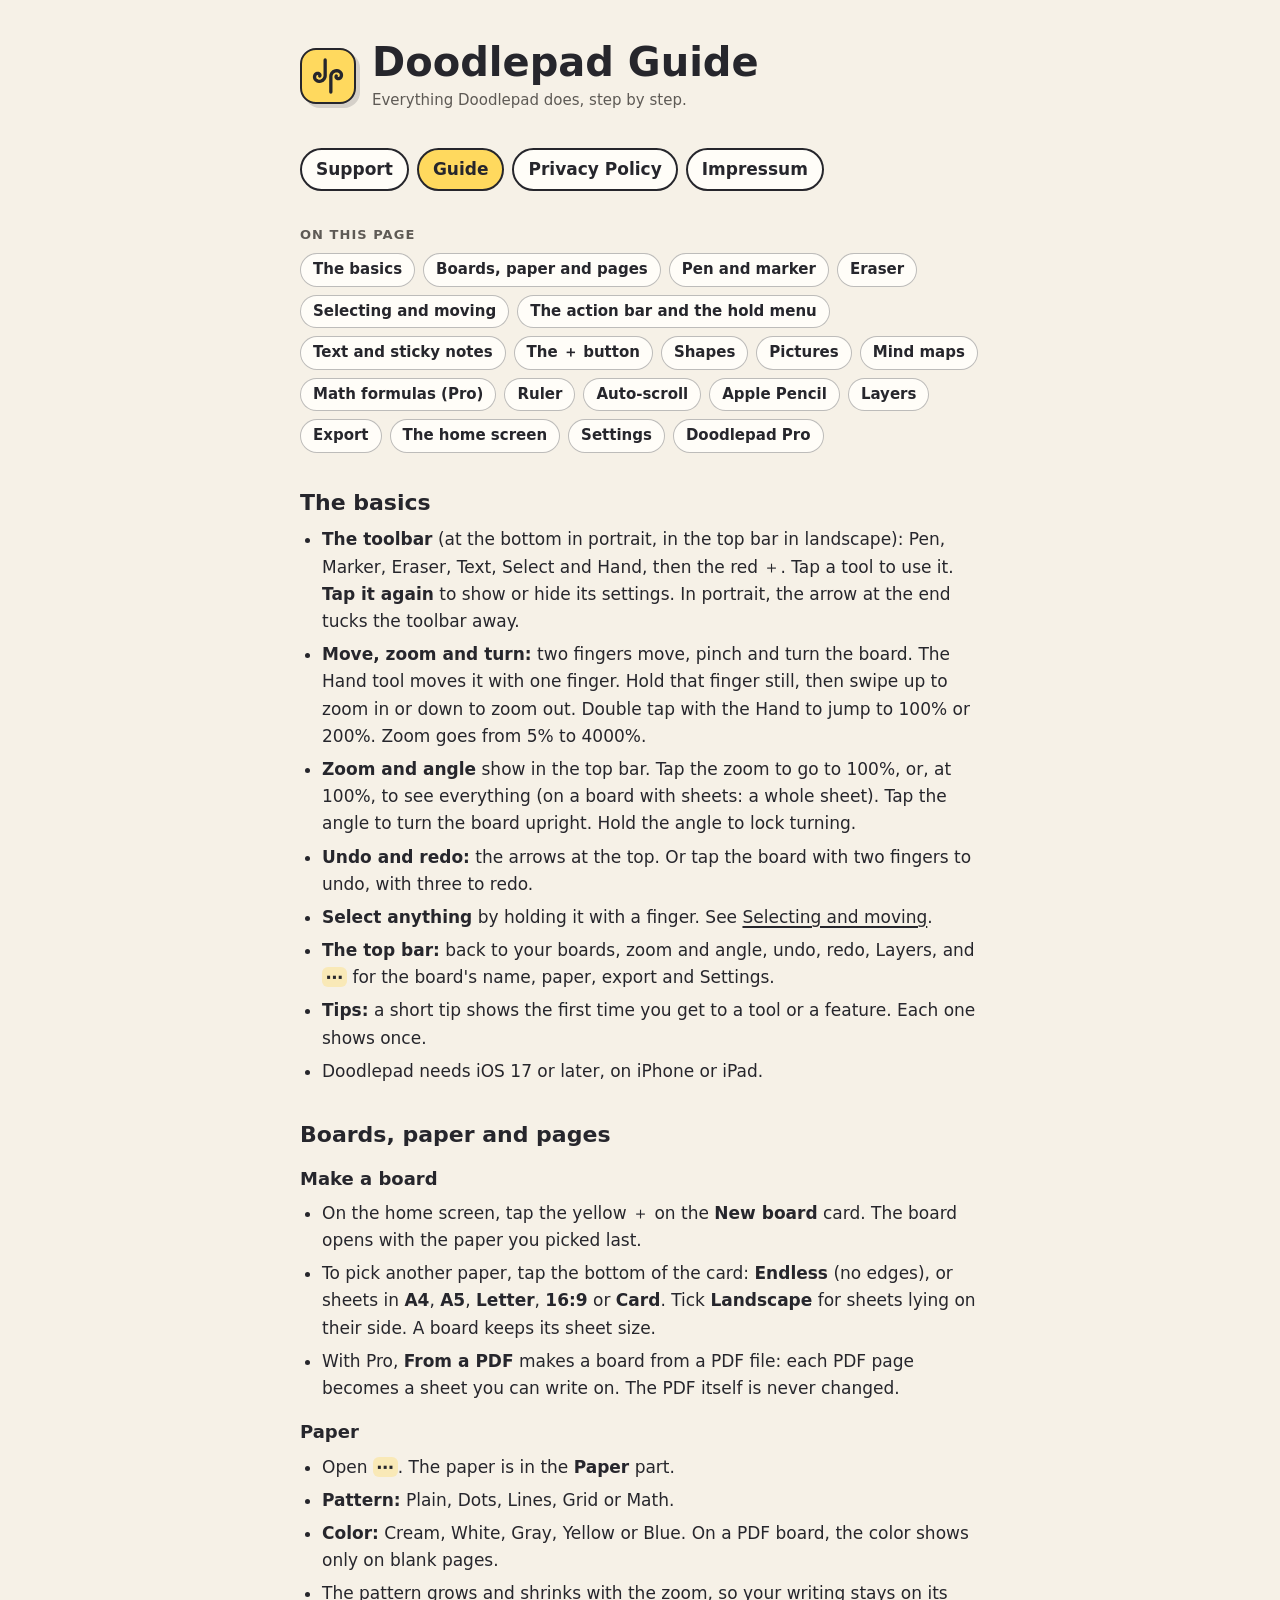
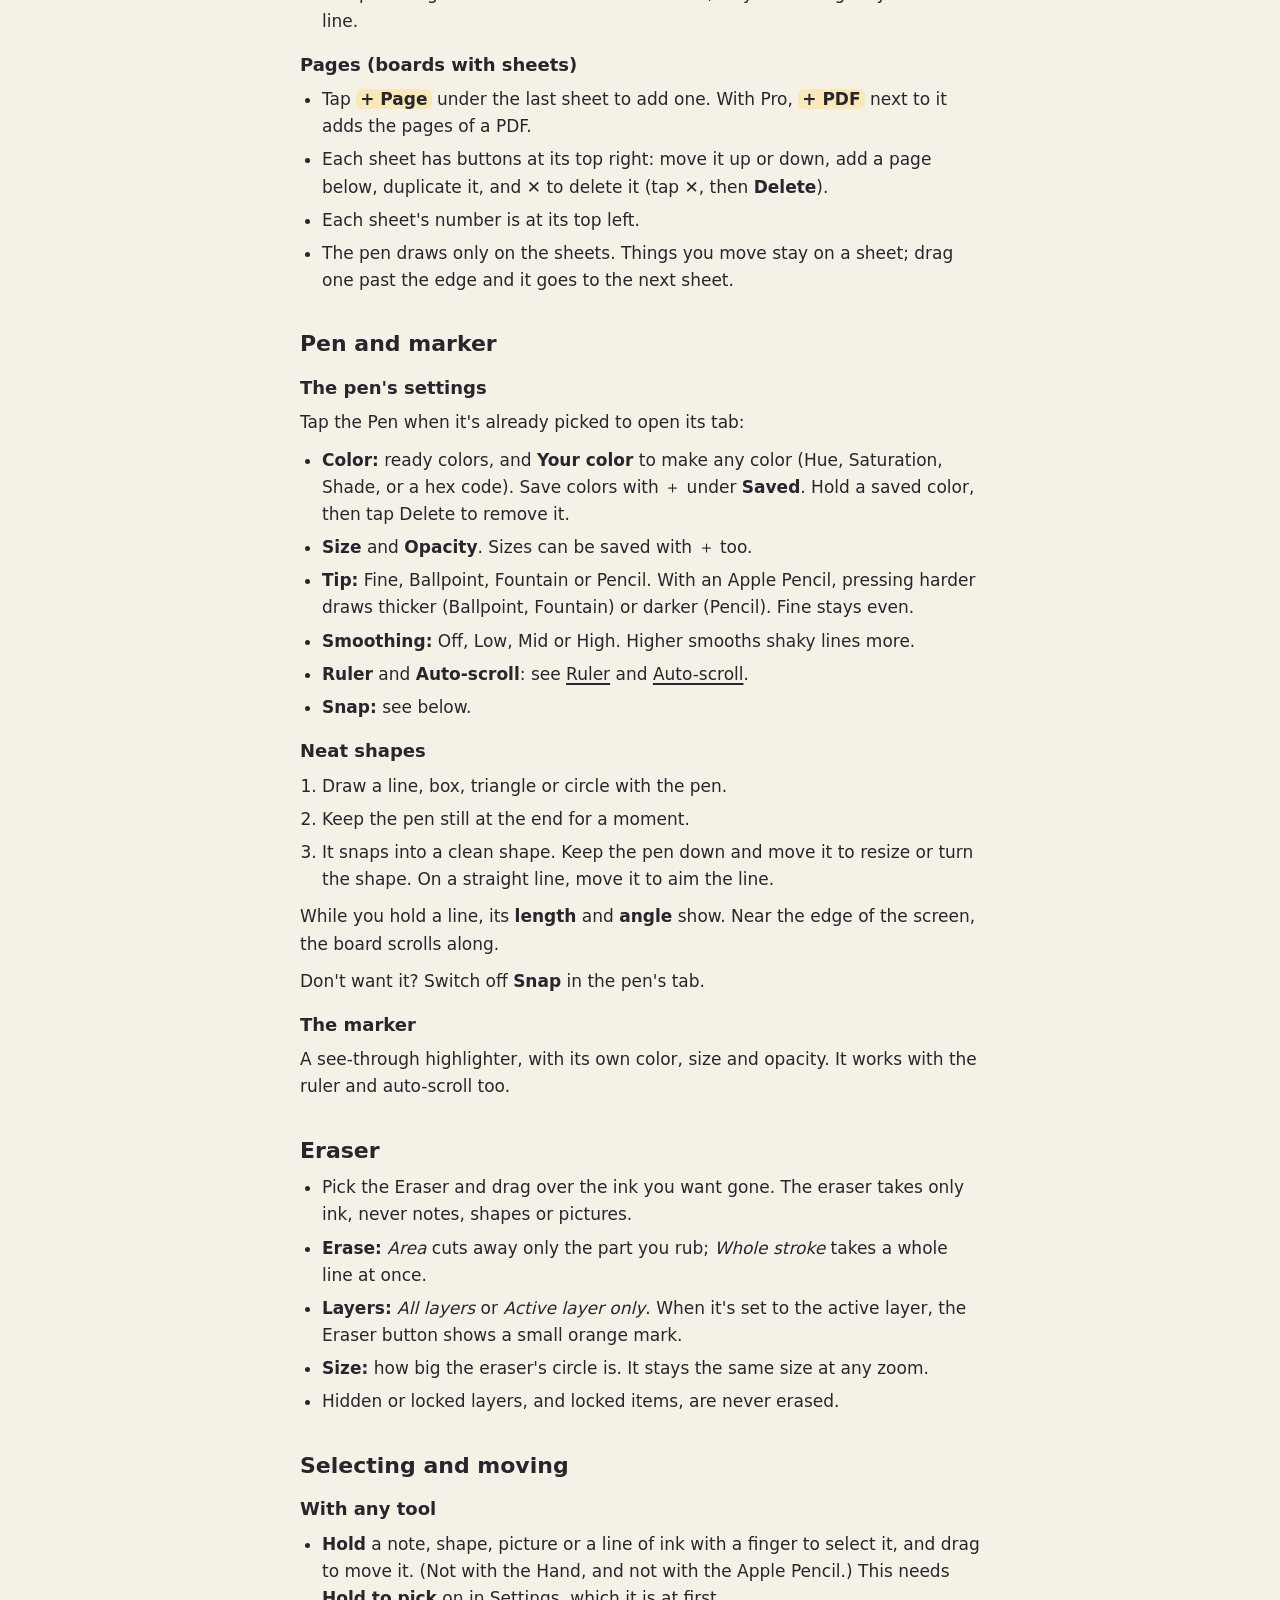
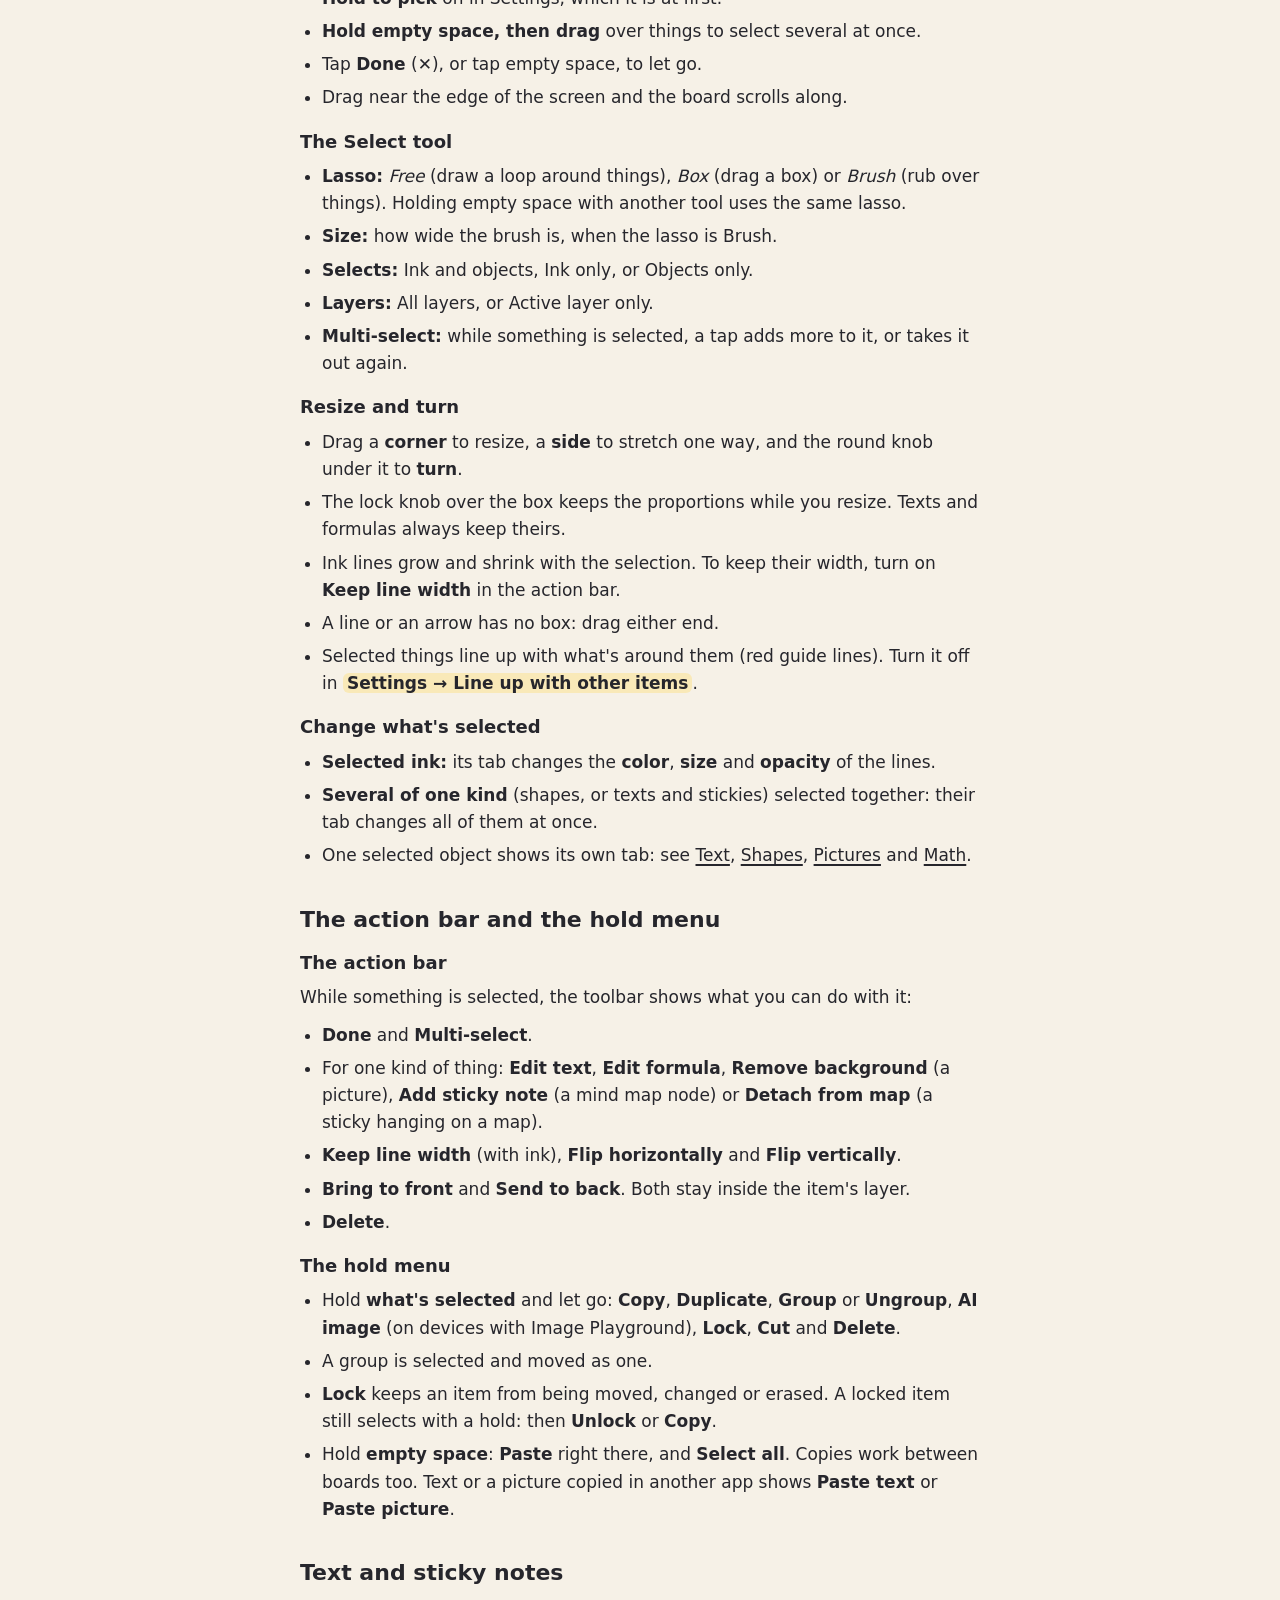
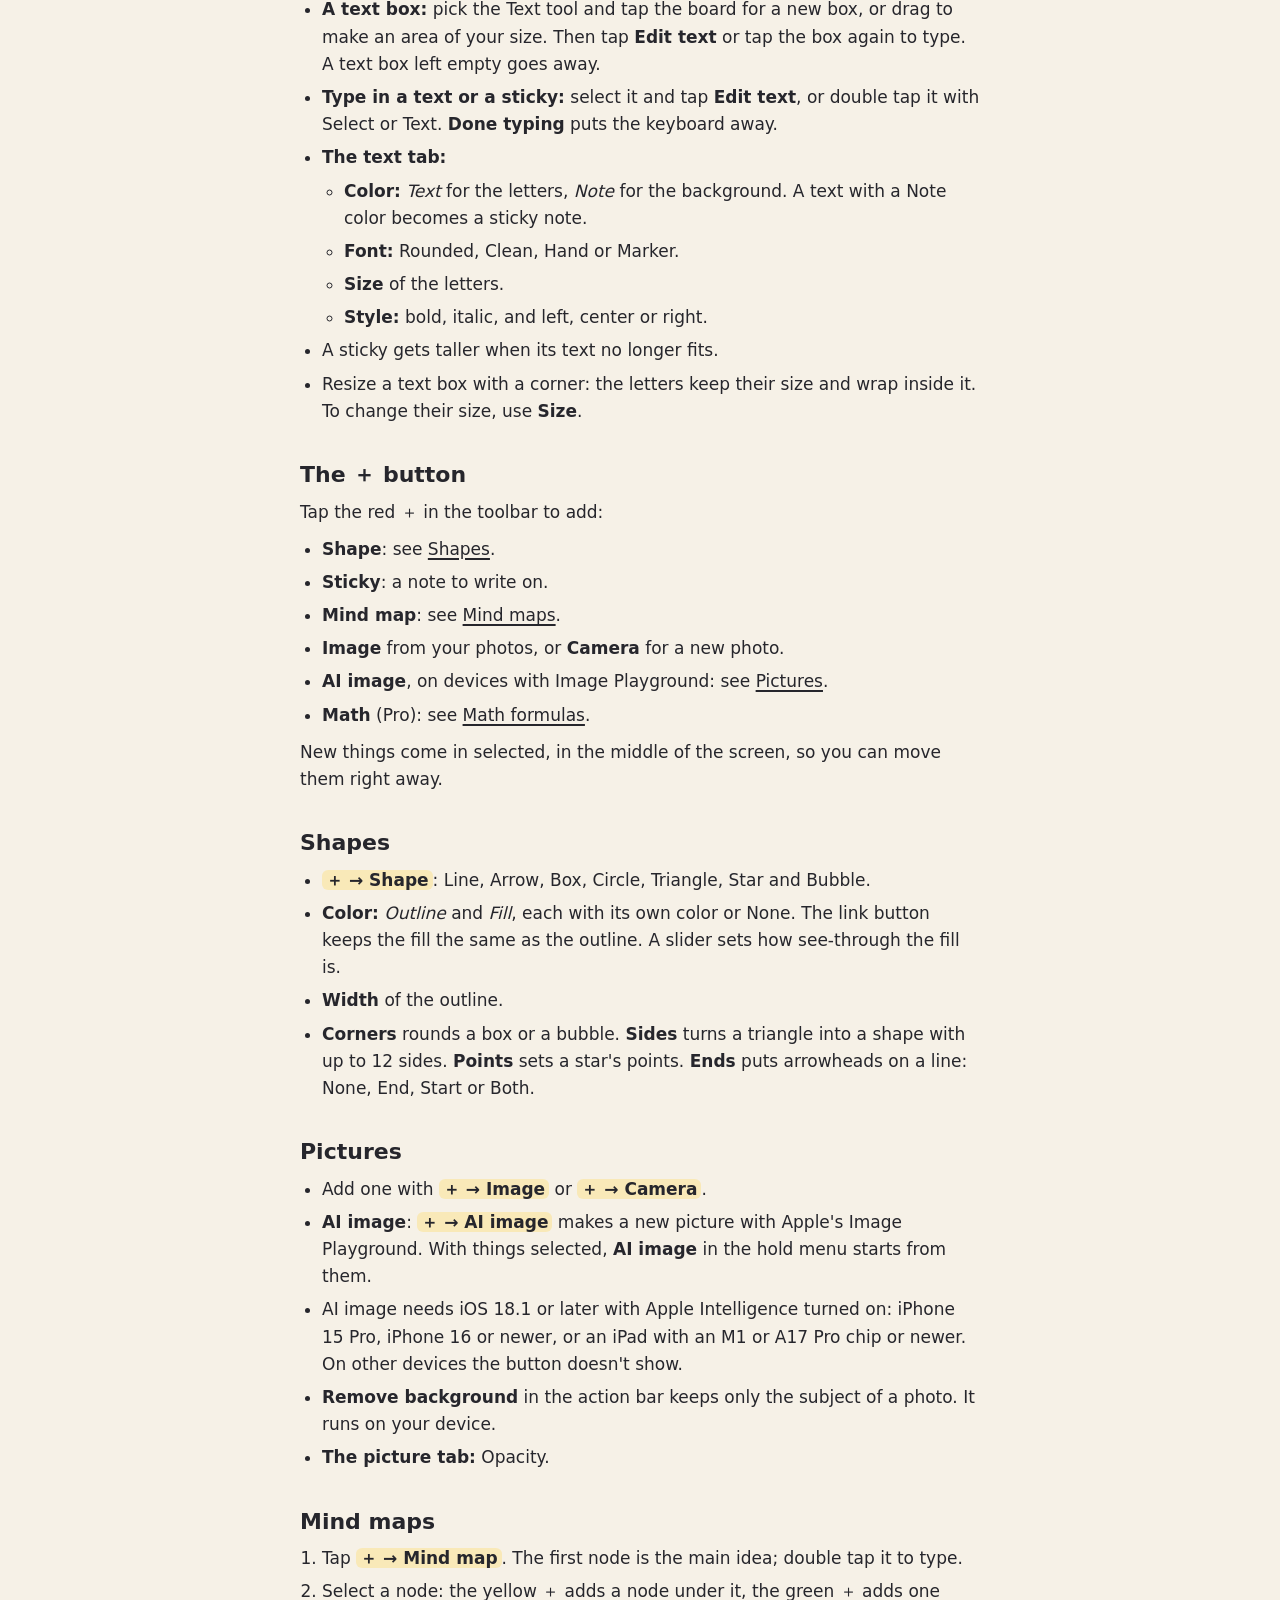
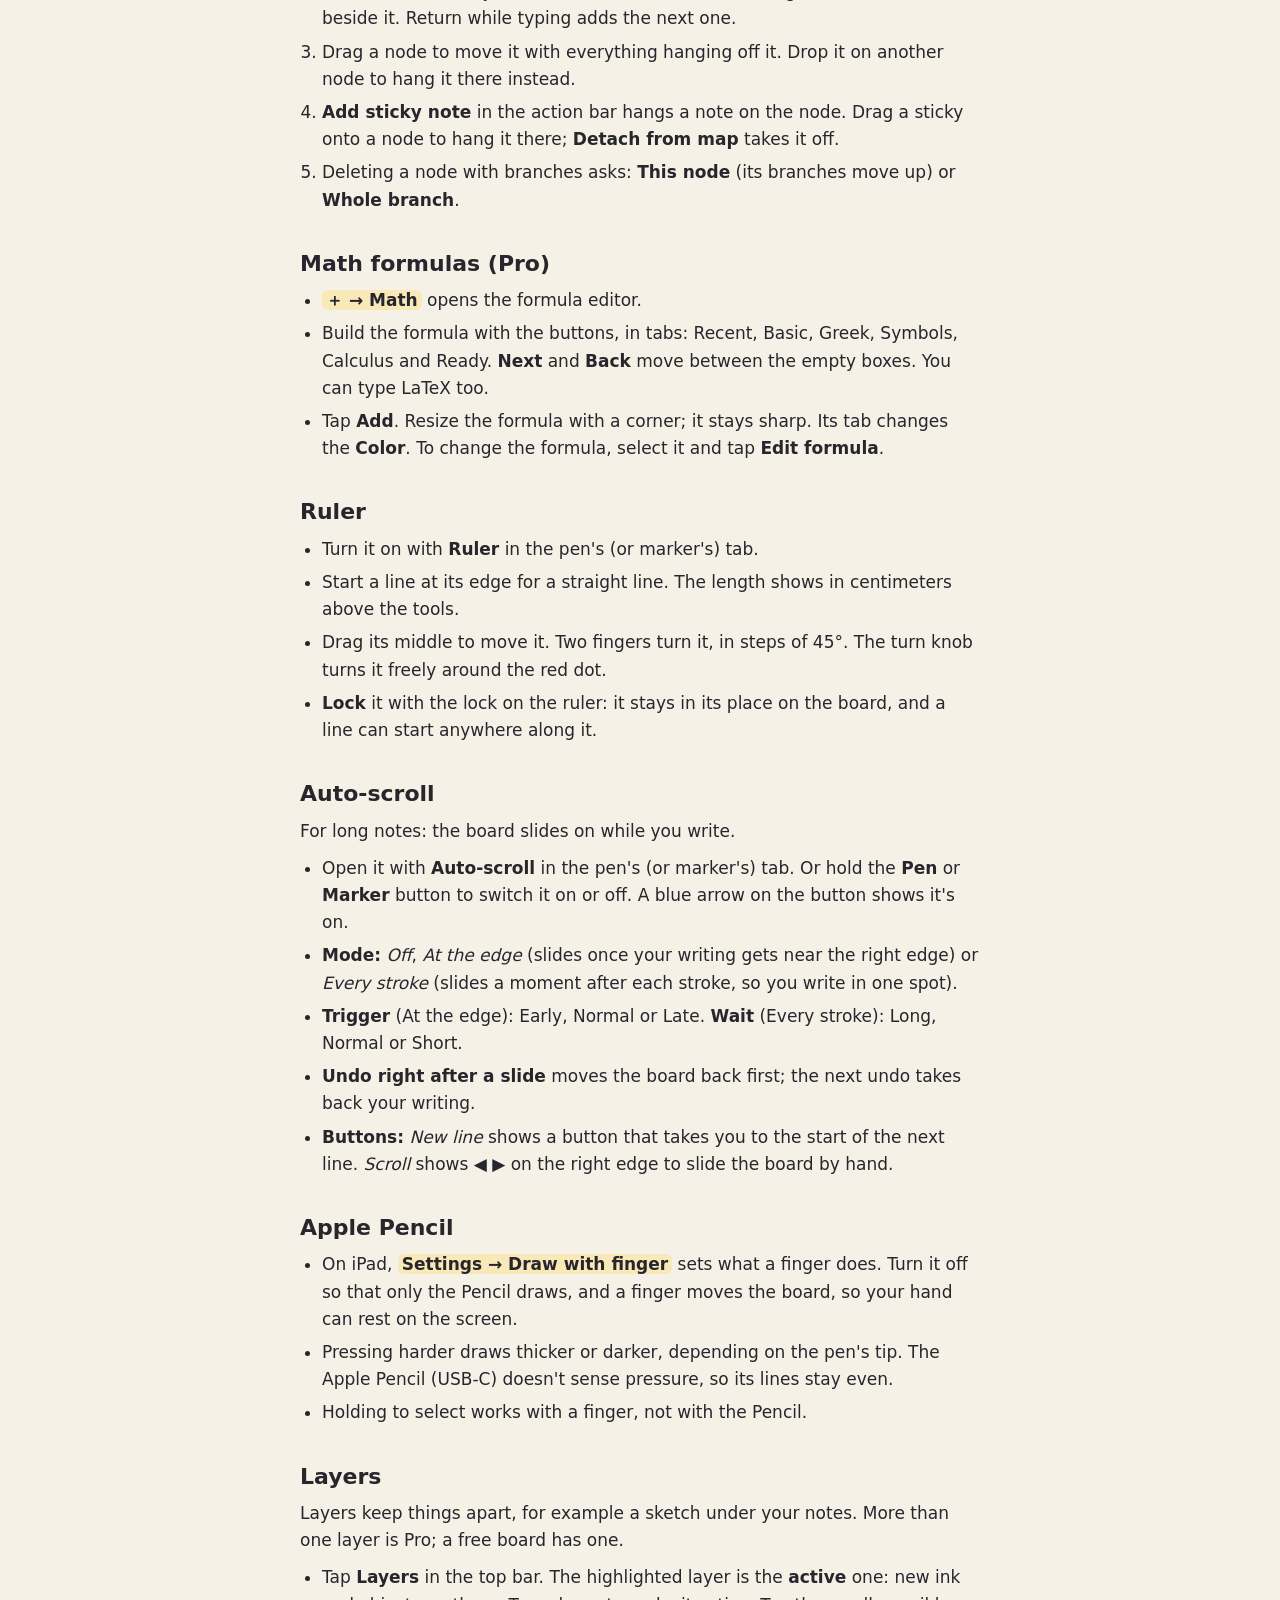
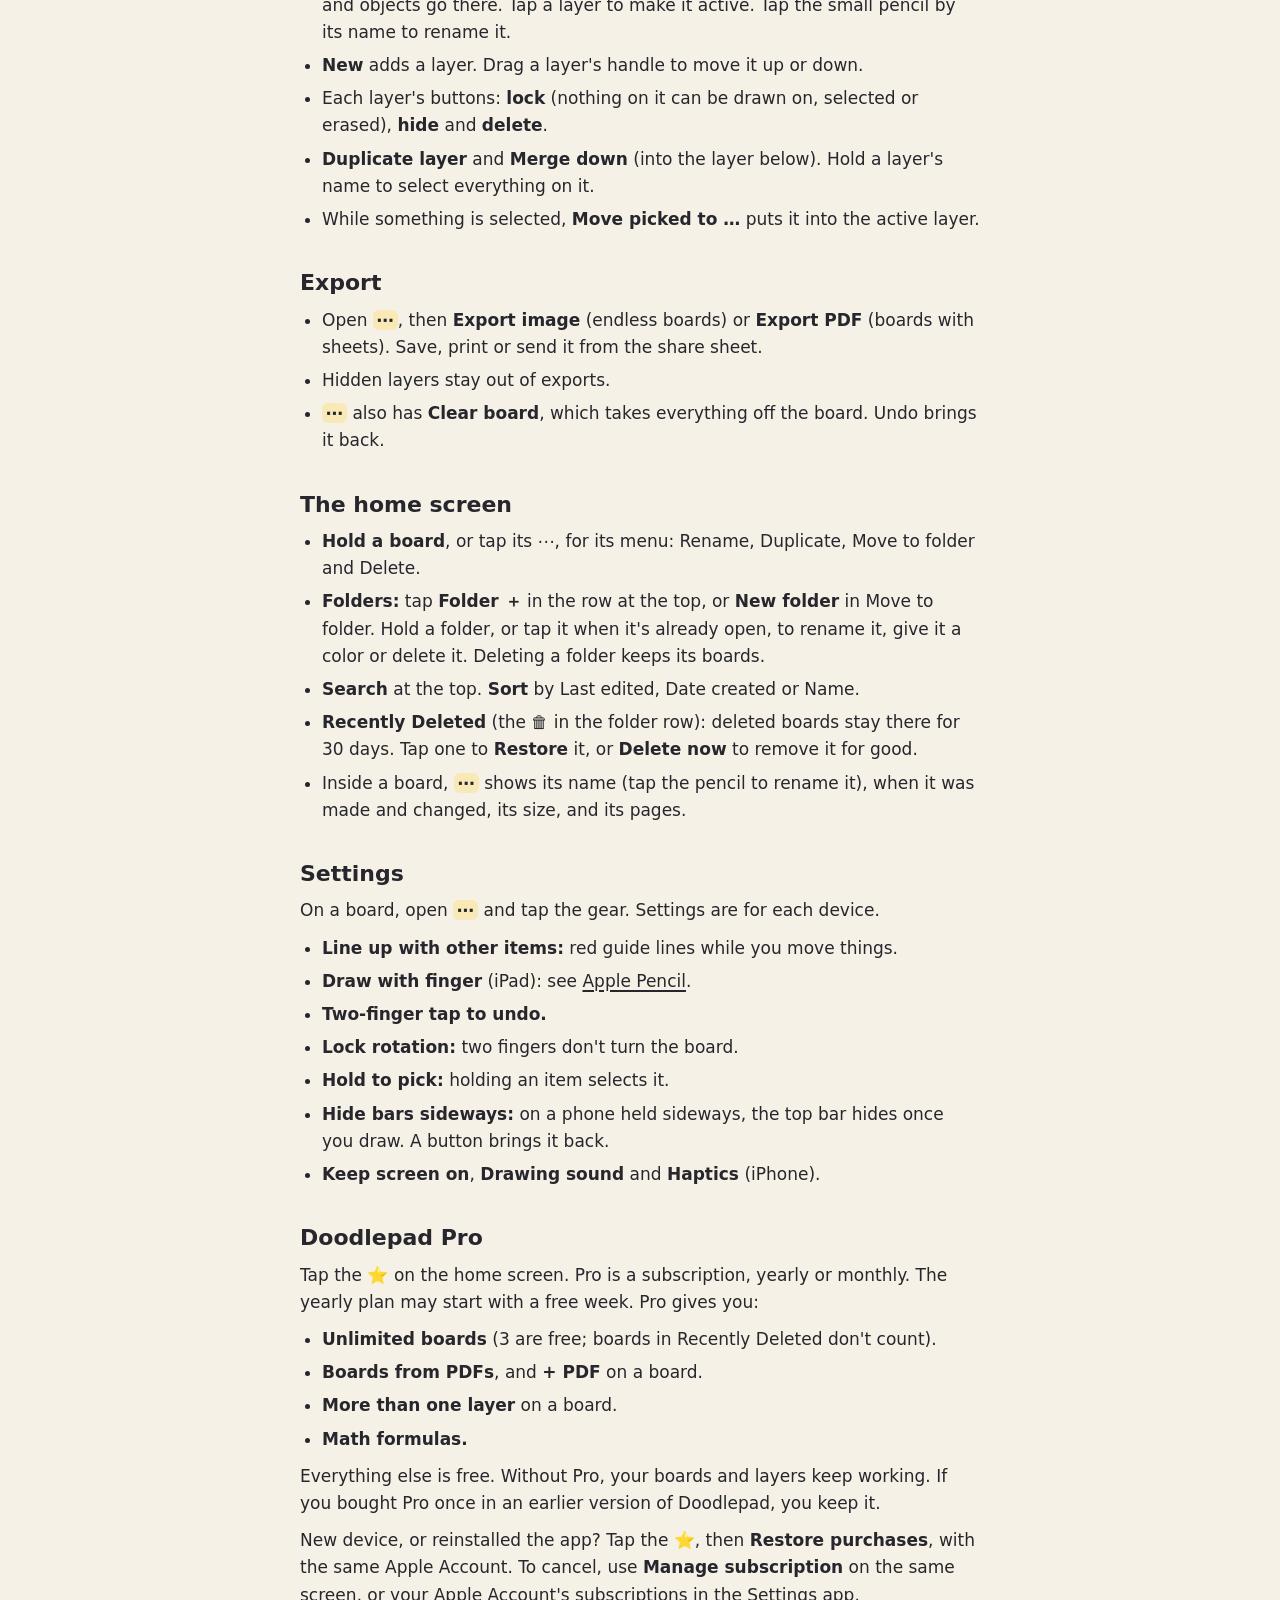
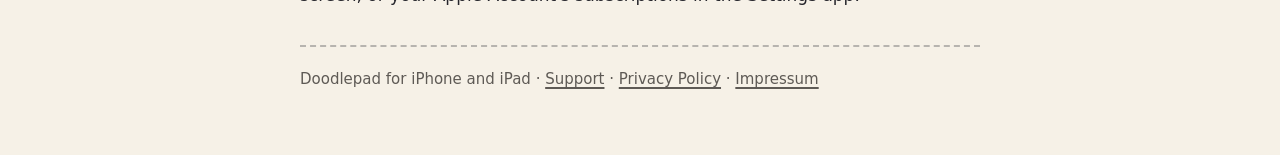
==== commit a28bae3d: "Site: the new d/p spiral logo as header badge and web icon Co-Authored-By: Claude Opus 5.5 <noreply@" ====
--- a/guide.html
+++ b/guide.html
@@ -6,12 +6,14 @@
   <title>Doodlepad Guide</title>
   <meta name="description" content="How to use Doodlepad, the whiteboard app for iPhone and iPad: drawing, selecting, text, shapes, mind maps, layers, pages, PDFs, export and more.">
   <link rel="stylesheet" href="style.css">
+  <link rel="icon" href="apple-touch-icon.png">
+  <link rel="apple-touch-icon" href="apple-touch-icon.png">
 </head>
 <body>
 <main>
   <header>
     <div class="badge" aria-hidden="true">
-      <svg viewBox="0 0 32 32"><path d="M6 24c4-1 6-6 9-10s6-7 9-6-1 6-4 9-5 6-3 7 5-2 7-3"/></svg>
+      <svg viewBox="12 12 76 76"><path d="M32.5 50.0 L32.8 49.4 L33.0 48.8 L33.0 48.0 L32.8 47.2 L32.4 46.4 L31.8 45.7 L31.0 45.1 L30.0 44.6 L28.9 44.4 L27.7 44.4 L26.4 44.6 L25.2 45.2 L24.0 46.0 L23.0 47.1 L22.3 48.5 L21.8 50.0 L21.6 51.7 L21.7 53.4 L22.2 55.2 L23.1 56.9 L24.4 58.4 L26.0 59.6 L27.9 60.6 L30.0 61.1 L32.2 61.3 L34.5 60.9 L36.8 60.1 L38.9 58.9 L40.7 57.2 L42.3 55.1 L43.4 52.7 L44.0 50.0 L44.0 16.0"/><path transform="rotate(180 50 50)" d="M32.5 50.0 L32.8 49.4 L33.0 48.8 L33.0 48.0 L32.8 47.2 L32.4 46.4 L31.8 45.7 L31.0 45.1 L30.0 44.6 L28.9 44.4 L27.7 44.4 L26.4 44.6 L25.2 45.2 L24.0 46.0 L23.0 47.1 L22.3 48.5 L21.8 50.0 L21.6 51.7 L21.7 53.4 L22.2 55.2 L23.1 56.9 L24.4 58.4 L26.0 59.6 L27.9 60.6 L30.0 61.1 L32.2 61.3 L34.5 60.9 L36.8 60.1 L38.9 58.9 L40.7 57.2 L42.3 55.1 L43.4 52.7 L44.0 50.0 L44.0 16.0"/></svg>
     </div>
     <div>
       <h1>Doodlepad Guide</h1>
--- a/style.css
+++ b/style.css
@@ -42,8 +42,9 @@
   box-shadow: 4px 4px 0 var(--shadow);
   display: grid; place-items: center;
 }
-.badge svg { width: 30px; height: 30px; }
-.badge path { fill: none; stroke: #26262C; stroke-width: 3; stroke-linecap: round; stroke-linejoin: round; }
+/* The app icon's d/p spiral, cropped to the mark (viewBox 12 12 76 76). */
+.badge svg { width: 36px; height: 36px; }
+.badge path { fill: none; stroke: #26262C; stroke-width: 7; stroke-linecap: round; stroke-linejoin: round; }
 h1 {
   font-family: var(--display); font-weight: 900; font-size: clamp(30px, 6vw, 40px);
   line-height: 1.1; margin: 0; text-wrap: balance;
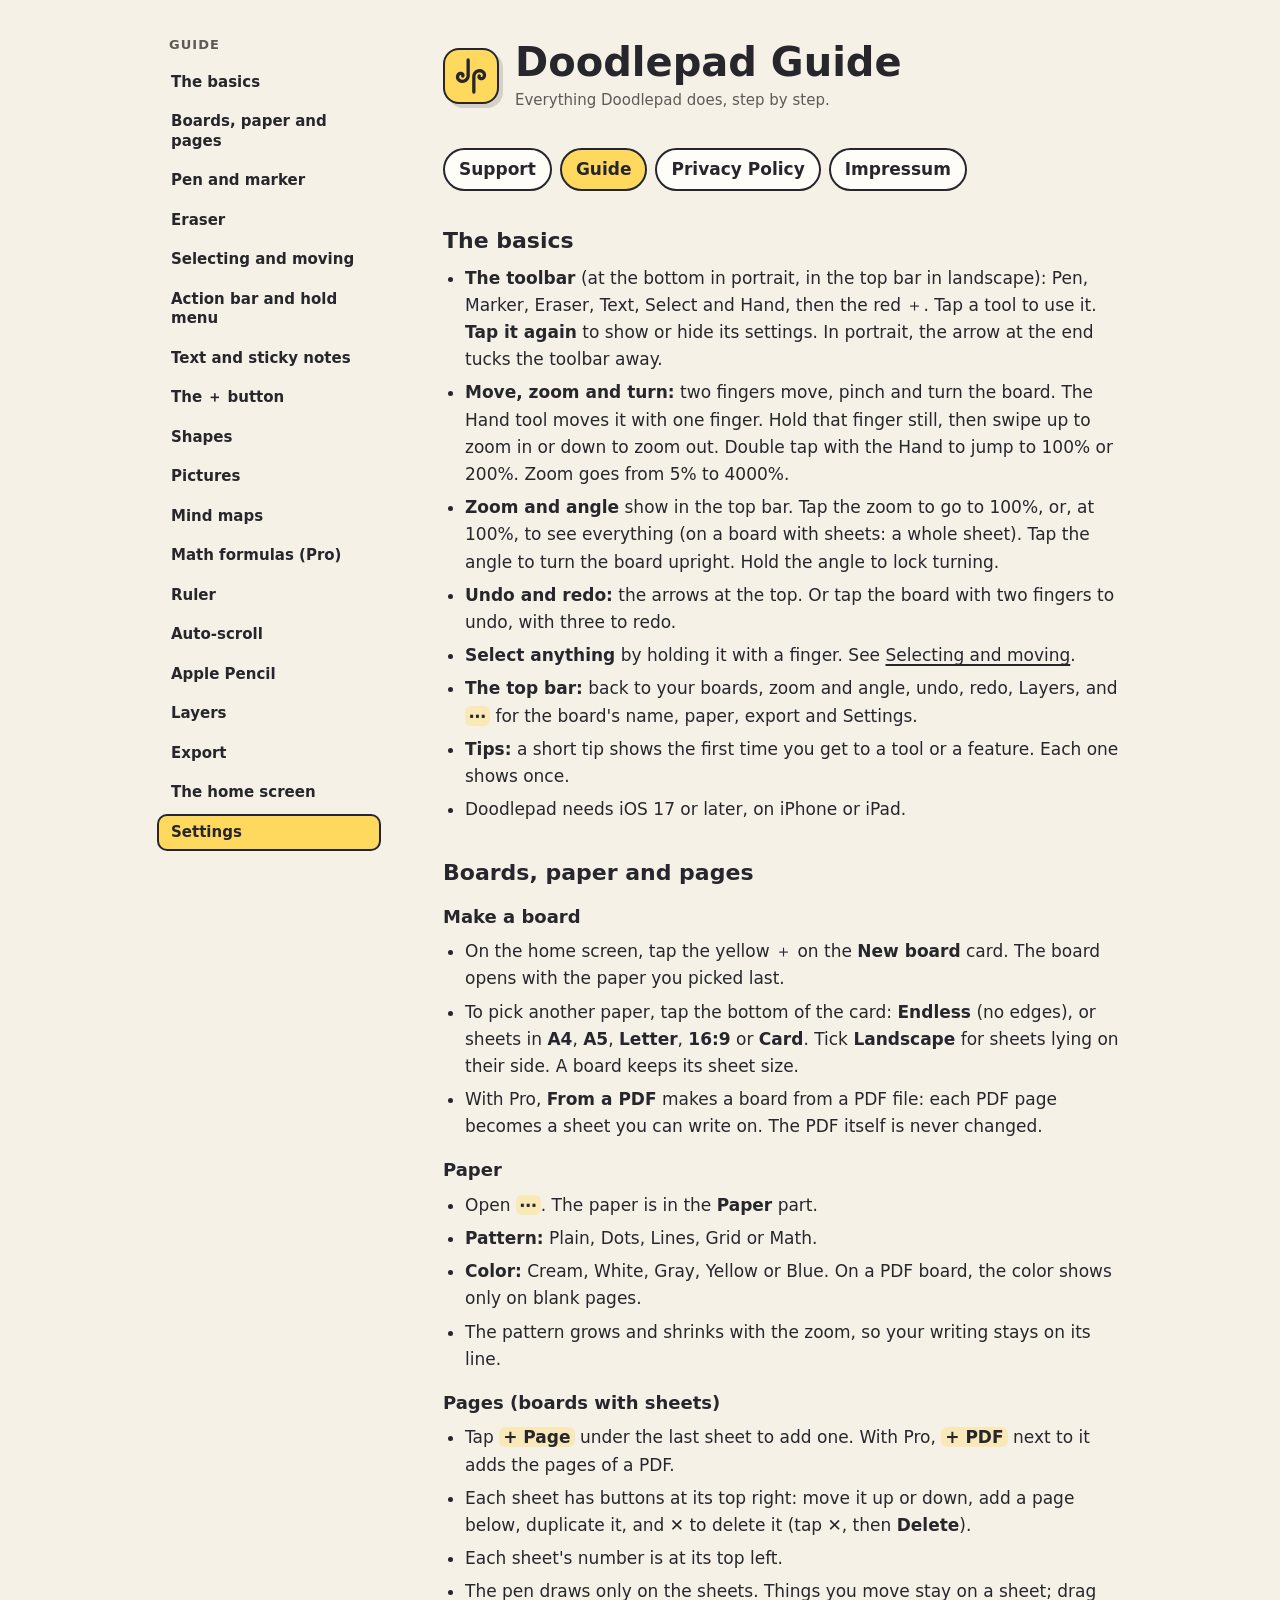
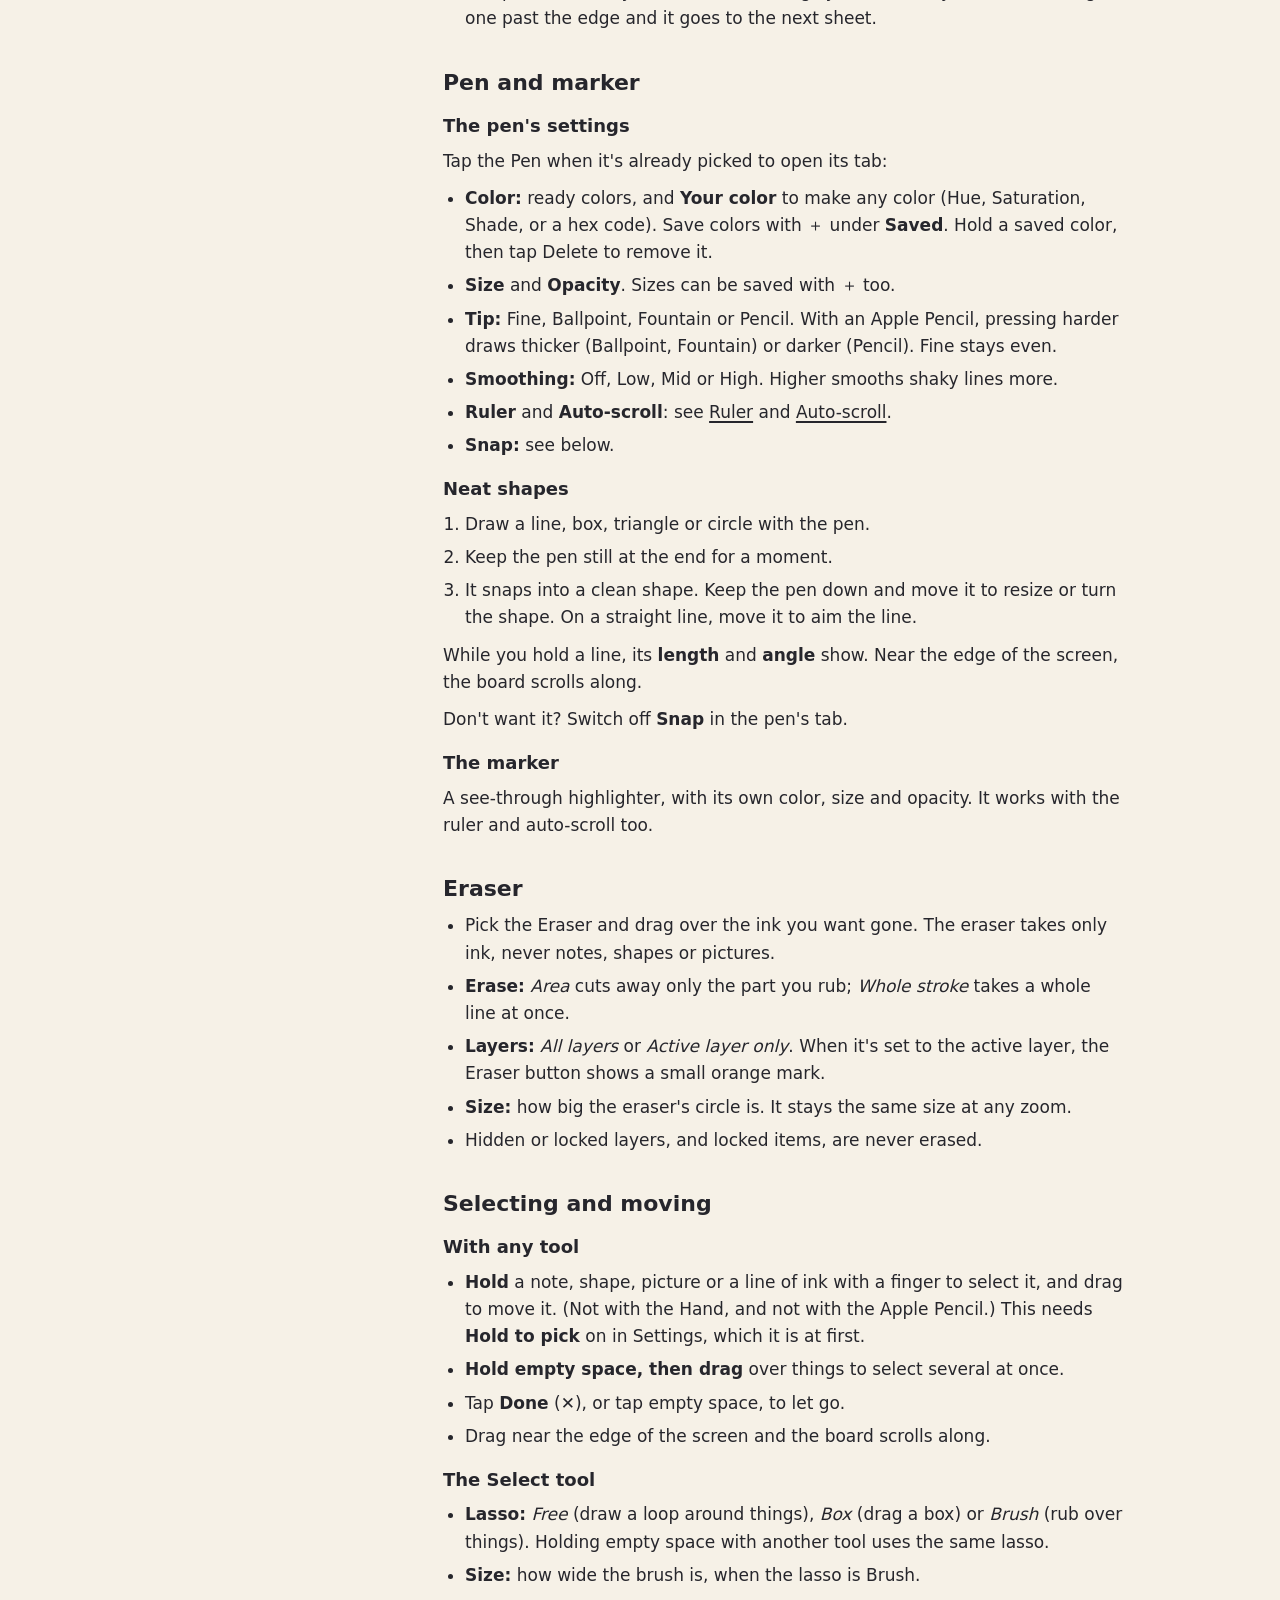
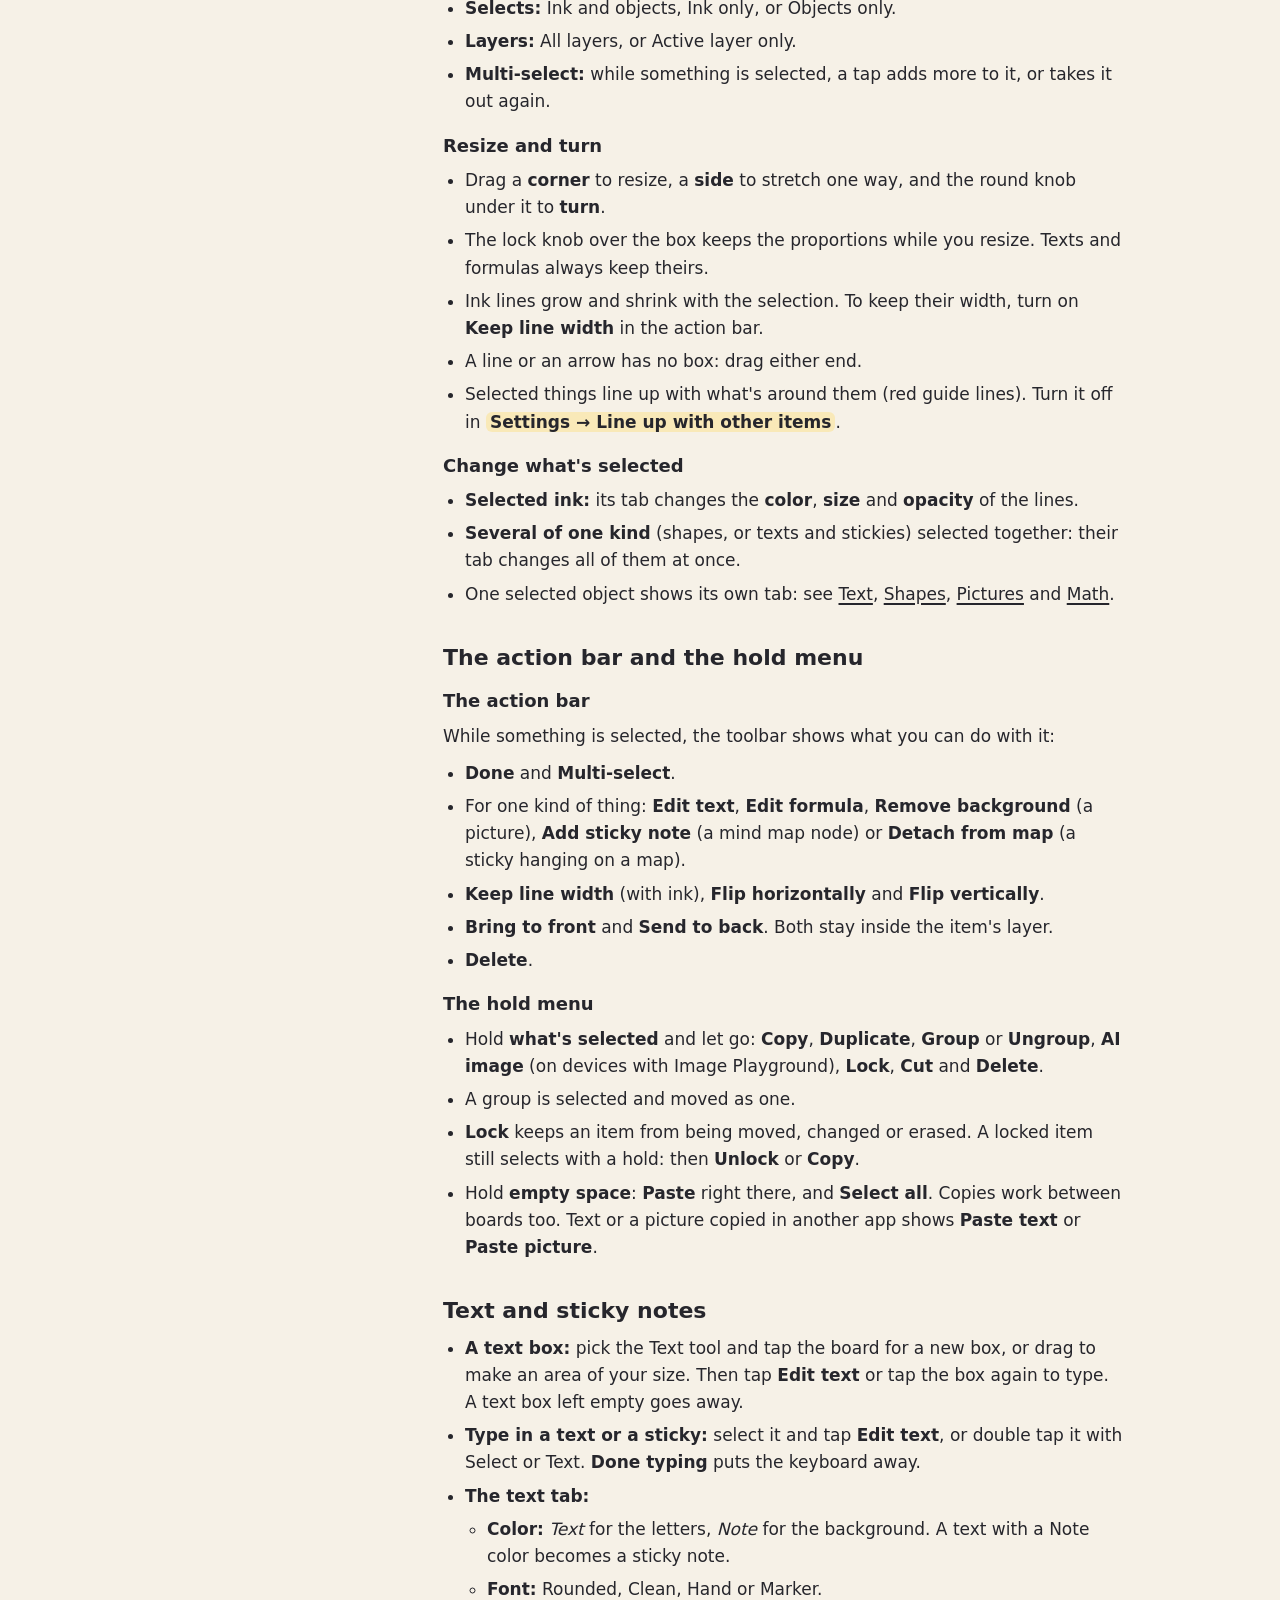
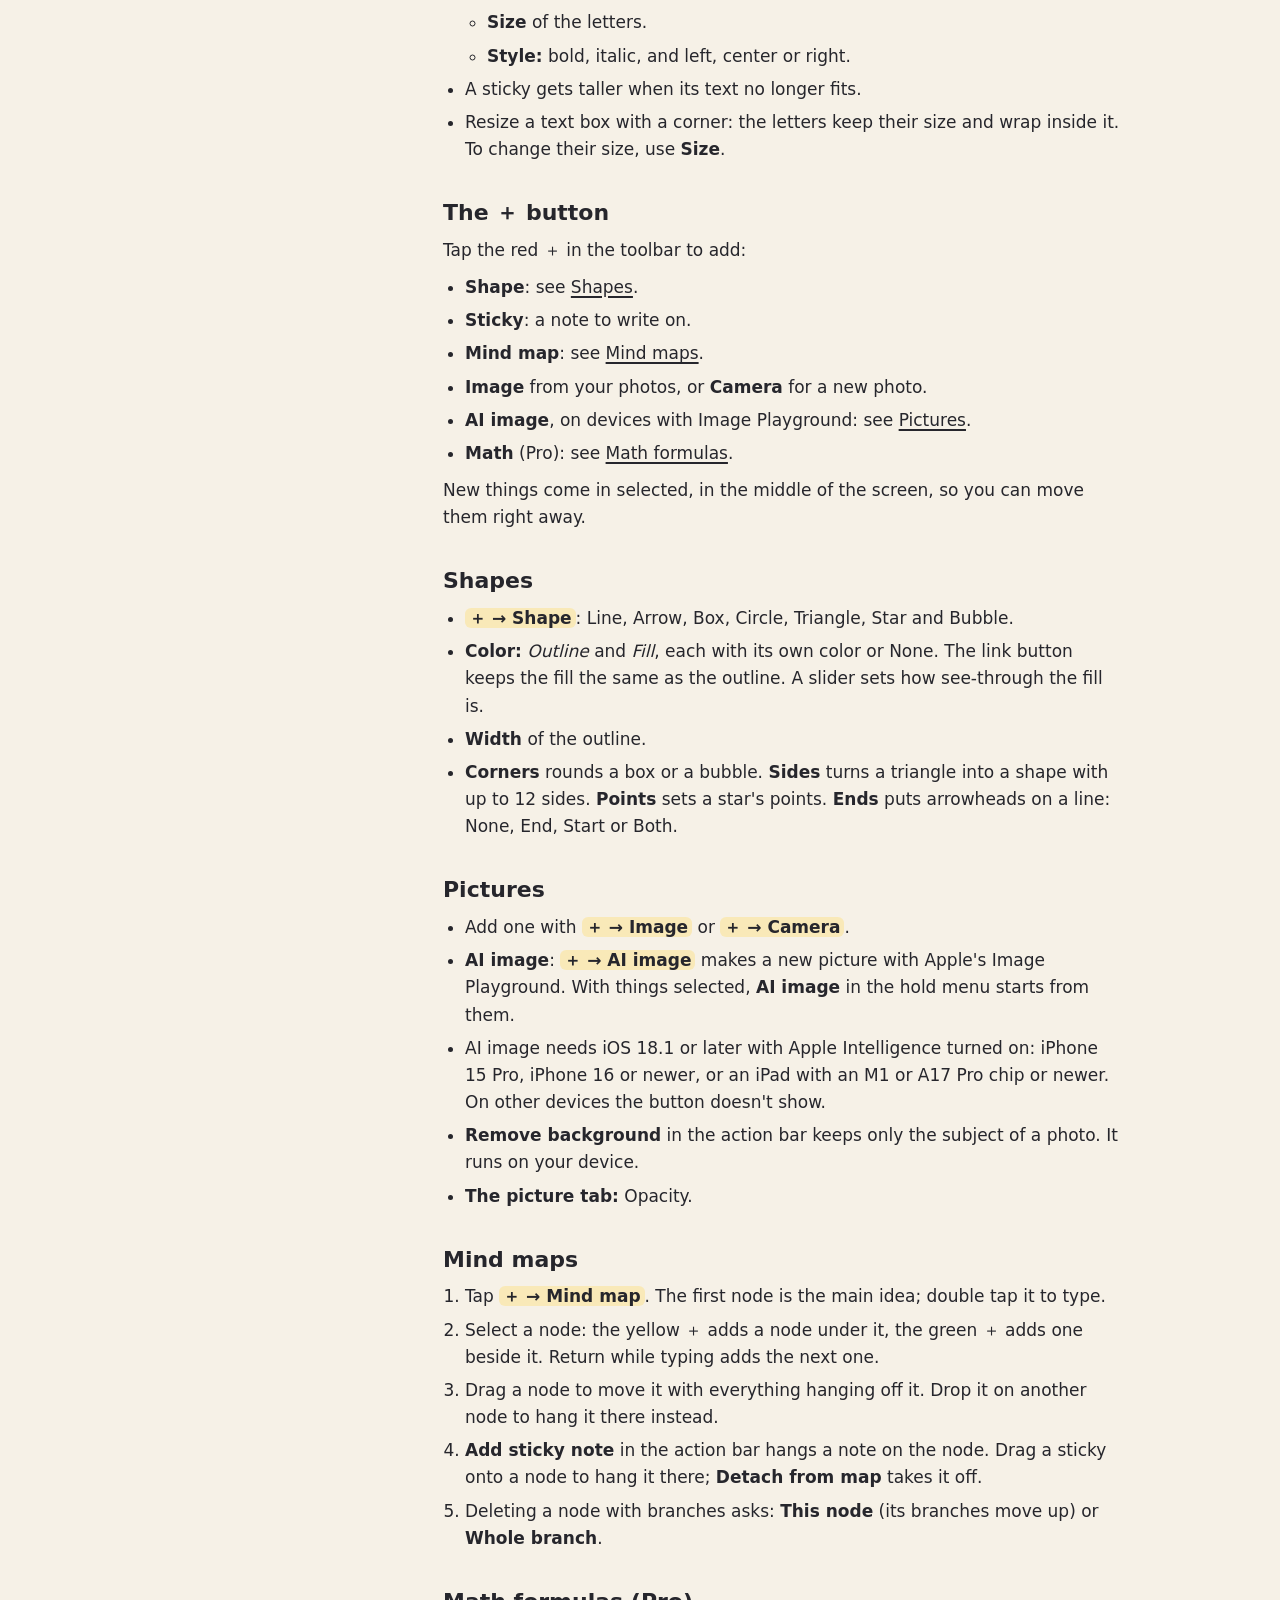
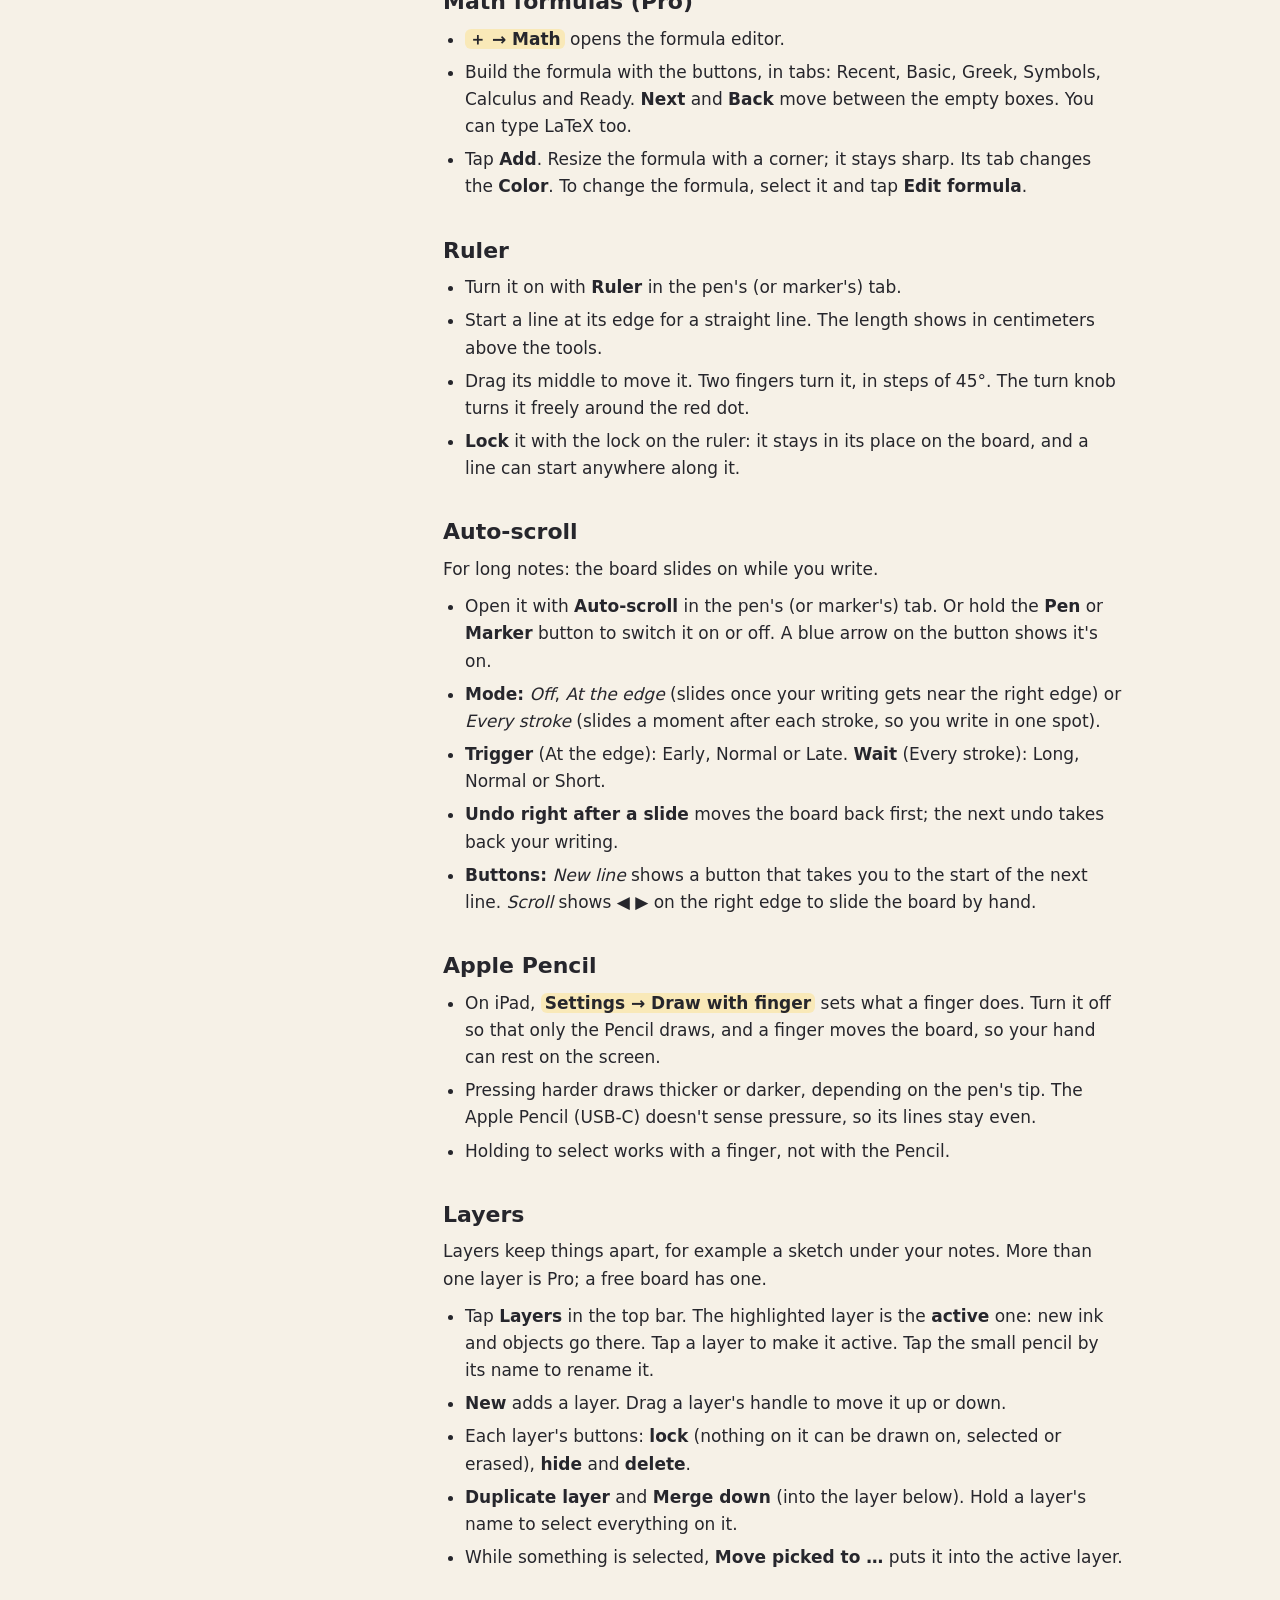
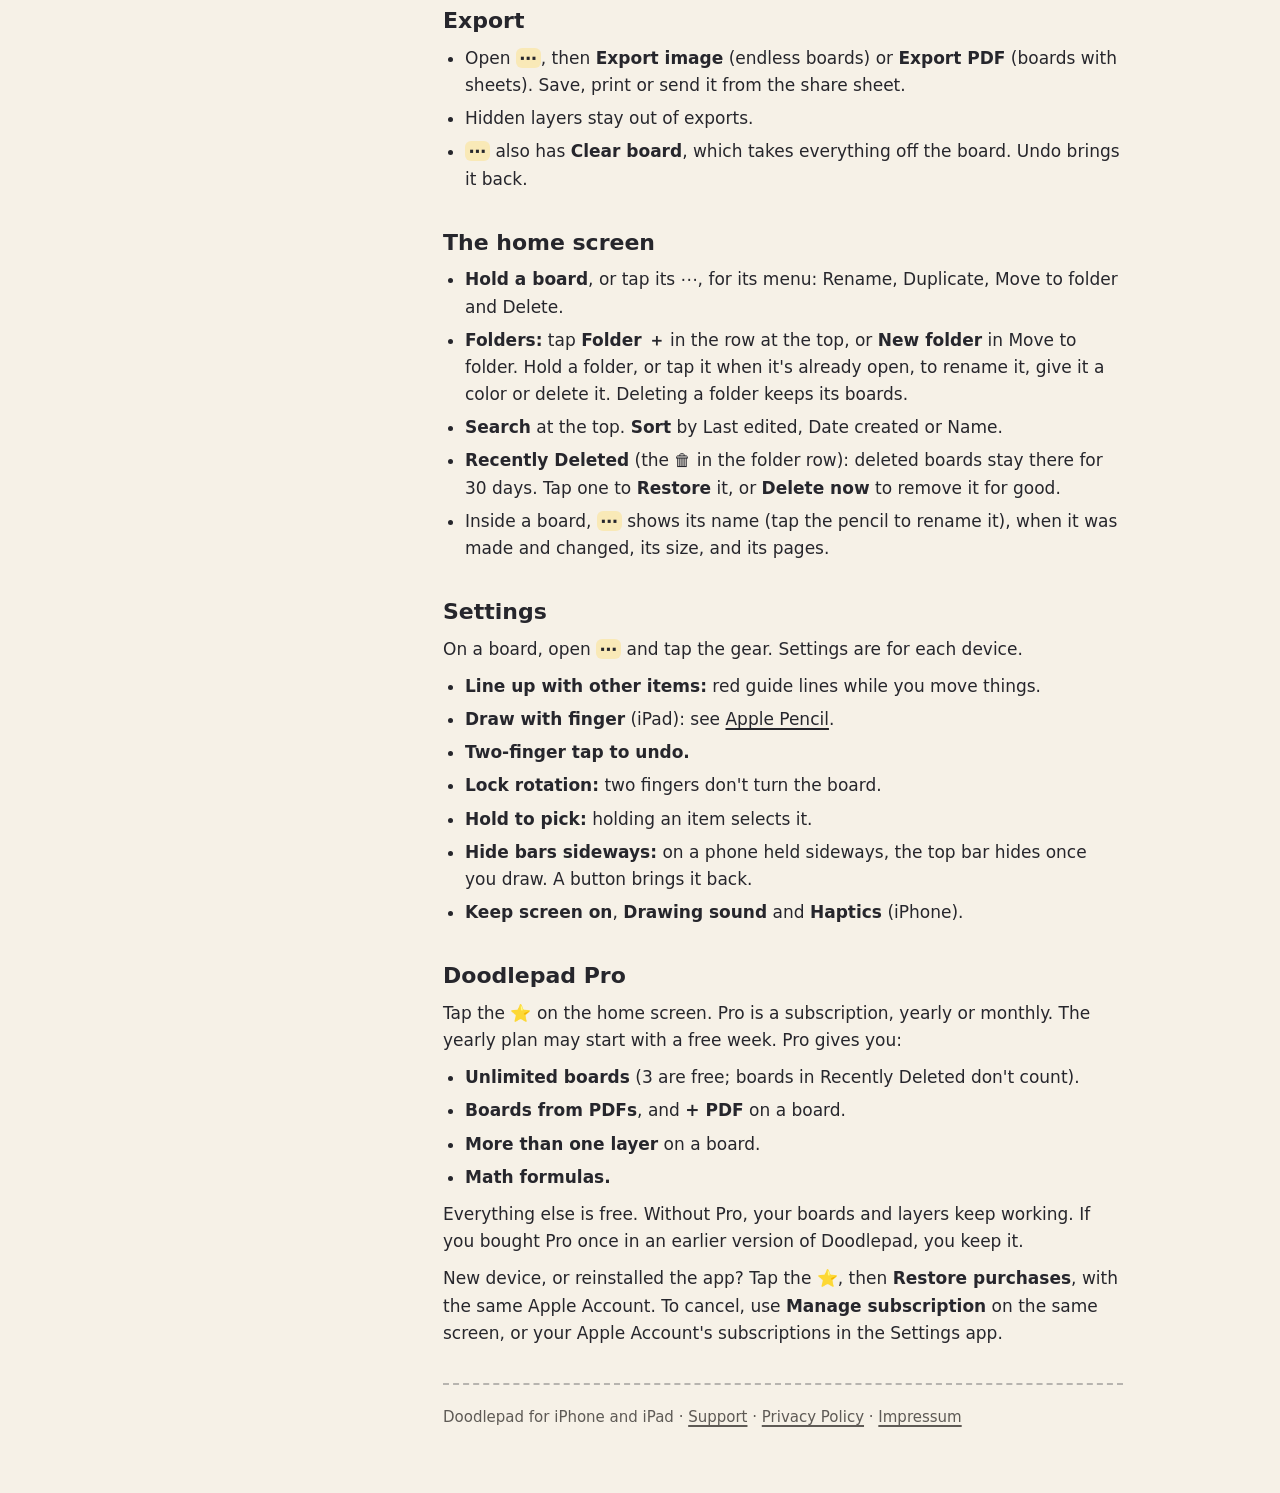
==== commit 46c90589: "Guide: docs layout, sections in a sidebar that follows the reading Co-Authored-By: Claude Opus 5.5 <" ====
--- a/guide.html
+++ b/guide.html
@@ -9,7 +9,36 @@
   <link rel="icon" href="apple-touch-icon.png">
   <link rel="apple-touch-icon" href="apple-touch-icon.png">
 </head>
-<body>
+<body class="docs">
+<nav class="sidebar" id="sidebar" aria-label="Guide contents">
+  <button class="sidebar-toggle" type="button" aria-expanded="false" aria-controls="side-toc">
+    <span>Contents <span class="sidebar-now"></span></span>
+    <svg viewBox="0 0 14 14" aria-hidden="true"><path d="M3 5 L7 9 L11 5"/></svg>
+  </button>
+  <p class="toc-title">Guide</p>
+  <ul class="side-toc" id="side-toc">
+    <li><a href="#basics">The basics</a></li>
+    <li><a href="#boards">Boards, paper and pages</a></li>
+    <li><a href="#pen">Pen and marker</a></li>
+    <li><a href="#eraser">Eraser</a></li>
+    <li><a href="#pick">Selecting and moving</a></li>
+    <li><a href="#actions">Action bar and hold menu</a></li>
+    <li><a href="#text">Text and sticky notes</a></li>
+    <li><a href="#add">The ＋ button</a></li>
+    <li><a href="#shapes">Shapes</a></li>
+    <li><a href="#images">Pictures</a></li>
+    <li><a href="#mindmaps">Mind maps</a></li>
+    <li><a href="#math">Math formulas (Pro)</a></li>
+    <li><a href="#ruler">Ruler</a></li>
+    <li><a href="#autoscroll">Auto-scroll</a></li>
+    <li><a href="#pencil">Apple Pencil</a></li>
+    <li><a href="#layers">Layers</a></li>
+    <li><a href="#export">Export</a></li>
+    <li><a href="#home">The home screen</a></li>
+    <li><a href="#settings">Settings</a></li>
+    <li><a href="#pro">Doodlepad Pro</a></li>
+  </ul>
+</nav>
 <main>
   <header>
     <div class="badge" aria-hidden="true">
@@ -27,32 +56,6 @@
     <a href="privacy.html">Privacy Policy</a>
     <a href="impressum.html">Impressum</a>
   </nav>
-
-  <section aria-labelledby="toc-title">
-    <h2 id="toc-title" class="toc-title">On this page</h2>
-    <ul class="toc">
-      <li><a href="#basics">The basics</a></li>
-      <li><a href="#boards">Boards, paper and pages</a></li>
-      <li><a href="#pen">Pen and marker</a></li>
-      <li><a href="#eraser">Eraser</a></li>
-      <li><a href="#pick">Selecting and moving</a></li>
-      <li><a href="#actions">The action bar and the hold menu</a></li>
-      <li><a href="#text">Text and sticky notes</a></li>
-      <li><a href="#add">The ＋ button</a></li>
-      <li><a href="#shapes">Shapes</a></li>
-      <li><a href="#images">Pictures</a></li>
-      <li><a href="#mindmaps">Mind maps</a></li>
-      <li><a href="#math">Math formulas (Pro)</a></li>
-      <li><a href="#ruler">Ruler</a></li>
-      <li><a href="#autoscroll">Auto-scroll</a></li>
-      <li><a href="#pencil">Apple Pencil</a></li>
-      <li><a href="#layers">Layers</a></li>
-      <li><a href="#export">Export</a></li>
-      <li><a href="#home">The home screen</a></li>
-      <li><a href="#settings">Settings</a></li>
-      <li><a href="#pro">Doodlepad Pro</a></li>
-    </ul>
-  </section>
 
   <section id="basics">
     <h2>The basics</h2>
@@ -345,5 +348,49 @@
 
   <footer>Doodlepad for iPhone and iPad · <a href="./">Support</a> · <a href="privacy.html">Privacy Policy</a> · <a href="impressum.html">Impressum</a></footer>
 </main>
+<script>
+// The sidebar: the section being read lit (the one under the top fifth of
+// the screen), and on a phone its Contents bar opening and closing.
+(() => {
+  const sidebar = document.getElementById('sidebar');
+  const toggle = sidebar.querySelector('.sidebar-toggle');
+  const list = sidebar.querySelector('.side-toc');
+  const links = [...list.querySelectorAll('a')];
+  const now = sidebar.querySelector('.sidebar-now');
+  const setOpen = (open) => {
+    sidebar.classList.toggle('open', open);
+    toggle.setAttribute('aria-expanded', String(open));
+    const lit = sidebar.querySelector('[aria-current="true"]');
+    if (open && lit) keepInView(lit, list);
+  };
+  toggle.addEventListener('click', () => setOpen(!sidebar.classList.contains('open')));
+  links.forEach((link) => link.addEventListener('click', () => setOpen(false)));
+
+  const byId = new Map(links.map((link) => [link.hash.slice(1), link]));
+  // The lit link stays in view in what scrolls the list (the sidebar on a
+  // wide screen, the folded-out list on a phone); set by hand, as
+  // scrollIntoView would move the page too.
+  const keepInView = (link, box) => {
+    const top = link.offsetTop - list.offsetTop * (box === list ? 1 : 0), bottom = top + link.offsetHeight;
+    if (top < box.scrollTop) box.scrollTop = top - 8;
+    else if (bottom > box.scrollTop + box.clientHeight) box.scrollTop = bottom - box.clientHeight + 8;
+  };
+  const light = (id) => links.forEach((link) => {
+    if (link === byId.get(id)) {
+      link.setAttribute('aria-current', 'true');
+      now.textContent = '· ' + link.textContent;
+      keepInView(link, sidebar);
+    } else {
+      link.removeAttribute('aria-current');
+    }
+  });
+  // At the top, over the first section's heading, the first is lit.
+  light(location.hash.slice(1) || links[0].hash.slice(1));
+  const observer = new IntersectionObserver((entries) => {
+    entries.filter((entry) => entry.isIntersecting).forEach((entry) => light(entry.target.id));
+  }, { rootMargin: '-20% 0px -75% 0px' });
+  document.querySelectorAll('main section[id]').forEach((section) => observer.observe(section));
+})();
+</script>
 </body>
 </html>
--- a/style.css
+++ b/style.css
@@ -86,20 +86,59 @@
 }
 section ul, section ol { margin: 0; padding-left: 22px; display: grid; gap: 6px; }
 section li > ul { margin-top: 6px; }
-/* Guide sections jump under a little room at the top. */
-section[id] { scroll-margin-top: 16px; }
-/* The guide's contents: small chips that wrap, lighter than the page menu. */
+/* The guide, as a docs site: its sections listed in a sidebar at the left
+   that stays while the page scrolls, the one being read in sun yellow
+   (guide.html's script). On a phone the list folds into a Contents bar
+   stuck to the top; a tap on a section closes it. A tap jumps at once (a
+   smooth scroll over the long page felt slow: the user's catch). */
+.docs { display: block; }
+.docs main { max-width: 680px; }
+/* A nav, but not the page menu's row of chips. */
+.sidebar { display: block; position: sticky; top: 8px; z-index: 2; max-width: 680px; margin: 0 auto 28px; }
+.sidebar-toggle {
+  width: 100%; display: flex; align-items: center; justify-content: space-between;
+  font: 800 15px var(--body); color: var(--ink); cursor: pointer;
+  padding: 10px 16px; border-radius: 14px; background: var(--card);
+  border: 2.5px solid var(--line); box-shadow: 4px 4px 0 var(--shadow);
+}
+.sidebar-now { color: var(--muted); font-weight: 600; }
+.sidebar-toggle svg { flex: none; width: 14px; height: 14px; transition: transform 0.2s; }
+.sidebar-toggle path { fill: none; stroke: currentColor; stroke-width: 3; stroke-linecap: round; stroke-linejoin: round; }
+.sidebar.open .sidebar-toggle svg { transform: rotate(180deg); }
+.side-toc {
+  list-style: none; margin: 8px 0 0; padding: 8px; display: none;
+  background: var(--card); border: 2.5px solid var(--line); border-radius: 16px;
+  box-shadow: 4px 4px 0 var(--shadow); max-height: 70vh; overflow-y: auto;
+}
+.sidebar.open .side-toc { display: grid; gap: 2px; }
+.side-toc a {
+  display: block; text-decoration: none; font-size: 15px; font-weight: 600; line-height: 1.3;
+  padding: 7px 12px; border-radius: 10px; border: 2px solid transparent; background: none;
+}
+.side-toc a:hover { background: color-mix(in srgb, var(--sun) 40%, transparent); }
+.side-toc a[aria-current="true"] { background: var(--sun); color: #26262C; border-color: var(--line); }
 .toc-title {
-  font-family: var(--body); font-size: 13px; font-weight: 800;
+  display: none; margin: 0 0 8px 12px; font-size: 13px; font-weight: 800;
   letter-spacing: 0.08em; text-transform: uppercase; color: var(--muted);
 }
-section ul.toc { list-style: none; margin: 0; padding: 0; display: flex; flex-wrap: wrap; gap: 8px; }
-.toc a {
-  display: inline-block; text-decoration: none; font-size: 15px; font-weight: 600; line-height: 1.3;
-  padding: 6px 12px; border-radius: 999px; background: var(--card);
-  border: 1.5px solid color-mix(in srgb, var(--line) 30%, transparent);
+/* Each section stops under the Contents bar. */
+.docs section[id] { scroll-margin-top: 76px; }
+
+@media (min-width: 960px) {
+  .docs {
+    display: grid; grid-template-columns: 230px minmax(0, 680px); gap: 56px;
+    justify-content: center; align-items: start;
+  }
+  .docs main { margin: 0; }
+  .sidebar { top: 40px; margin: 0; max-height: calc(100vh - 80px); overflow-y: auto; padding: 4px 6px 8px 0; }
+  .sidebar-toggle { display: none; }
+  .toc-title { display: block; }
+  .side-toc {
+    display: grid; gap: 2px; margin: 0; padding: 0; max-height: none; overflow: visible;
+    background: none; border: 0; box-shadow: none;
+  }
+  .docs section[id] { scroll-margin-top: 24px; }
 }
-.toc a:hover { background: color-mix(in srgb, var(--sun) 45%, var(--card)); border-color: var(--line); }
 .path {
   font-weight: 700;
   background: color-mix(in srgb, var(--sun) 35%, transparent);
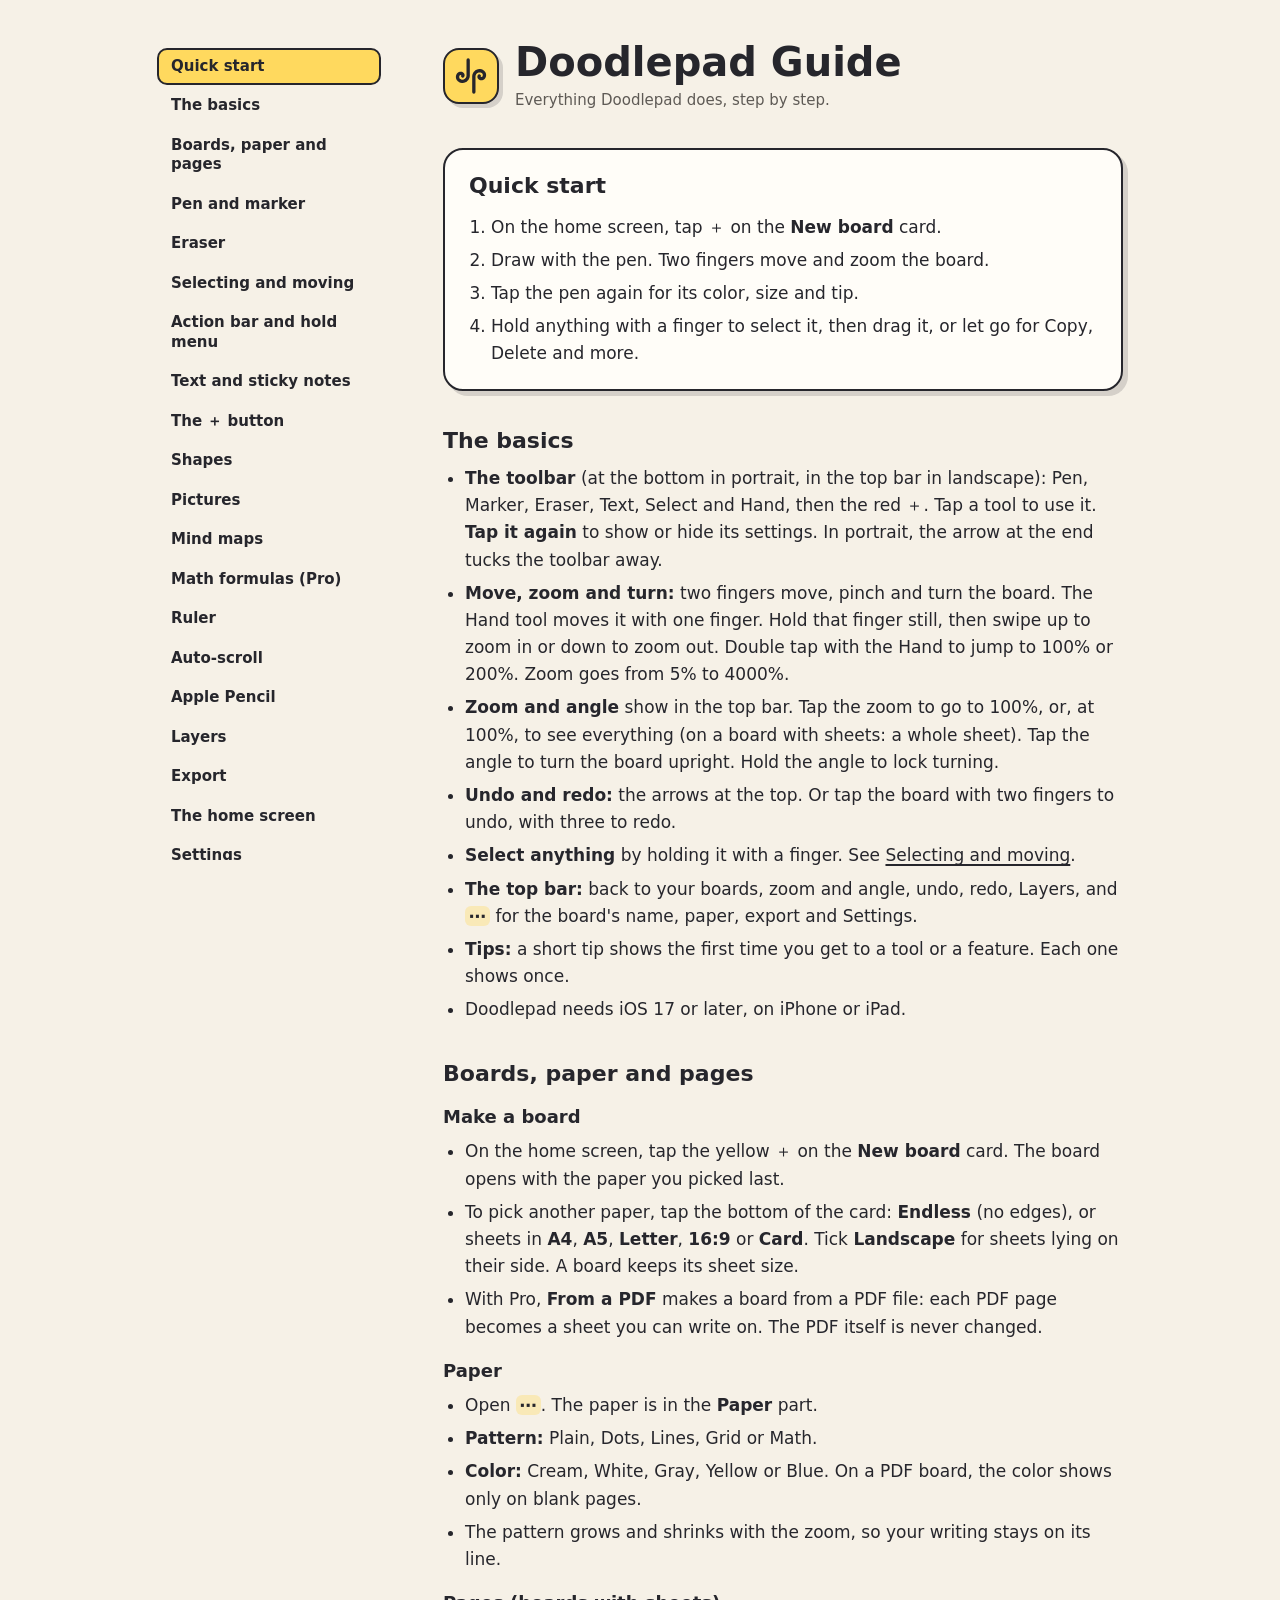
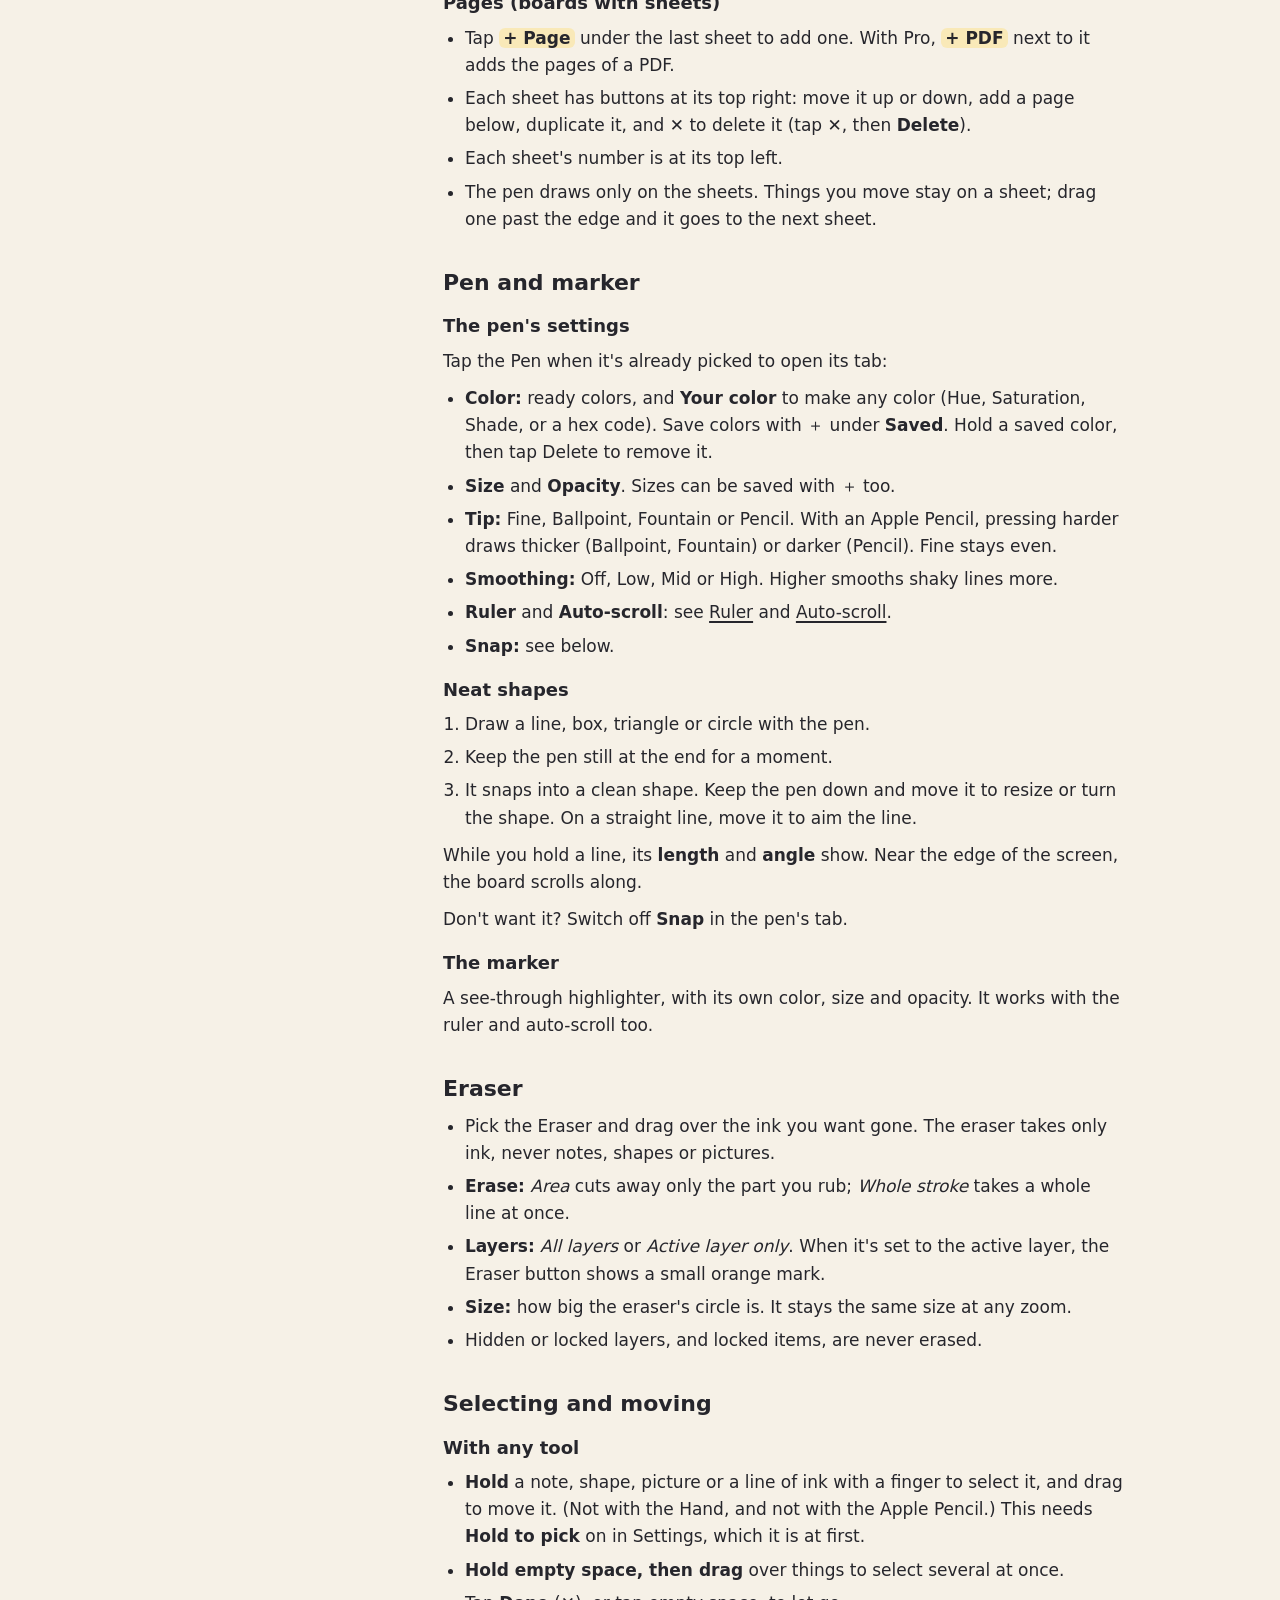
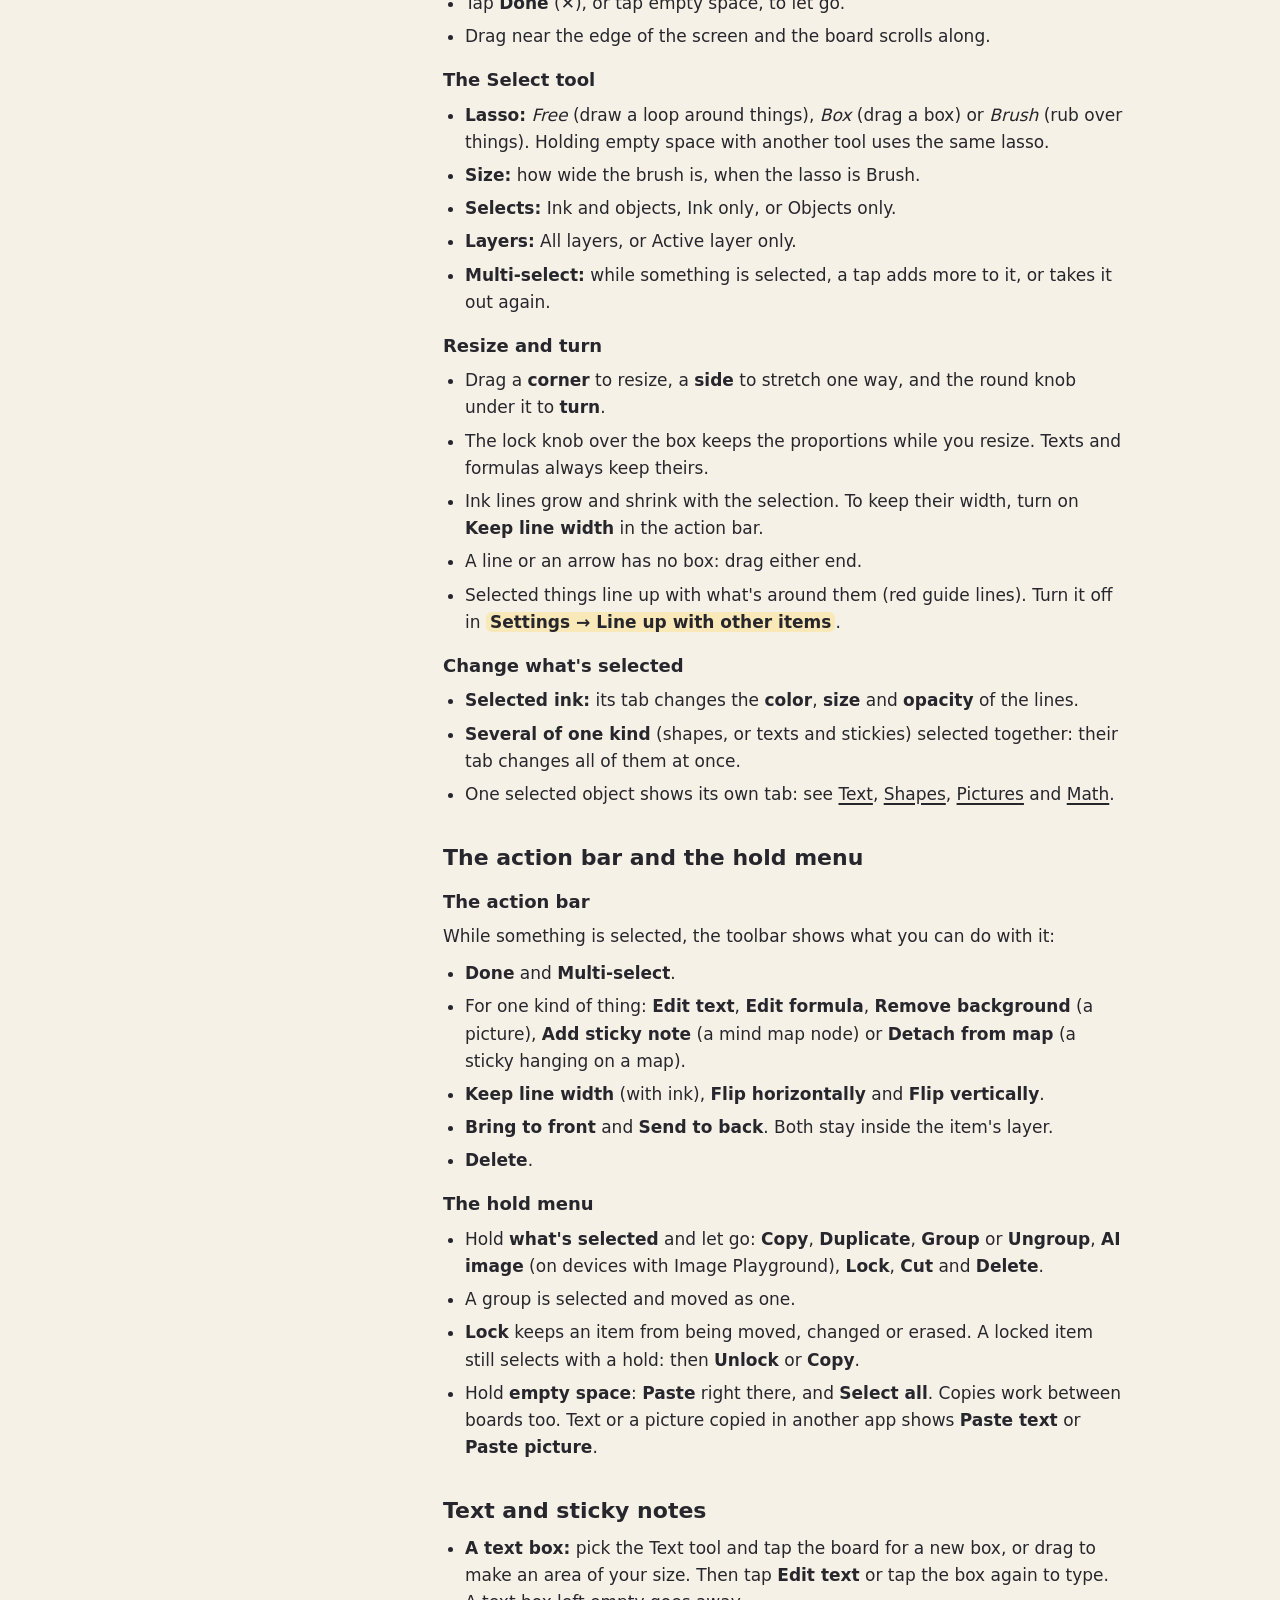
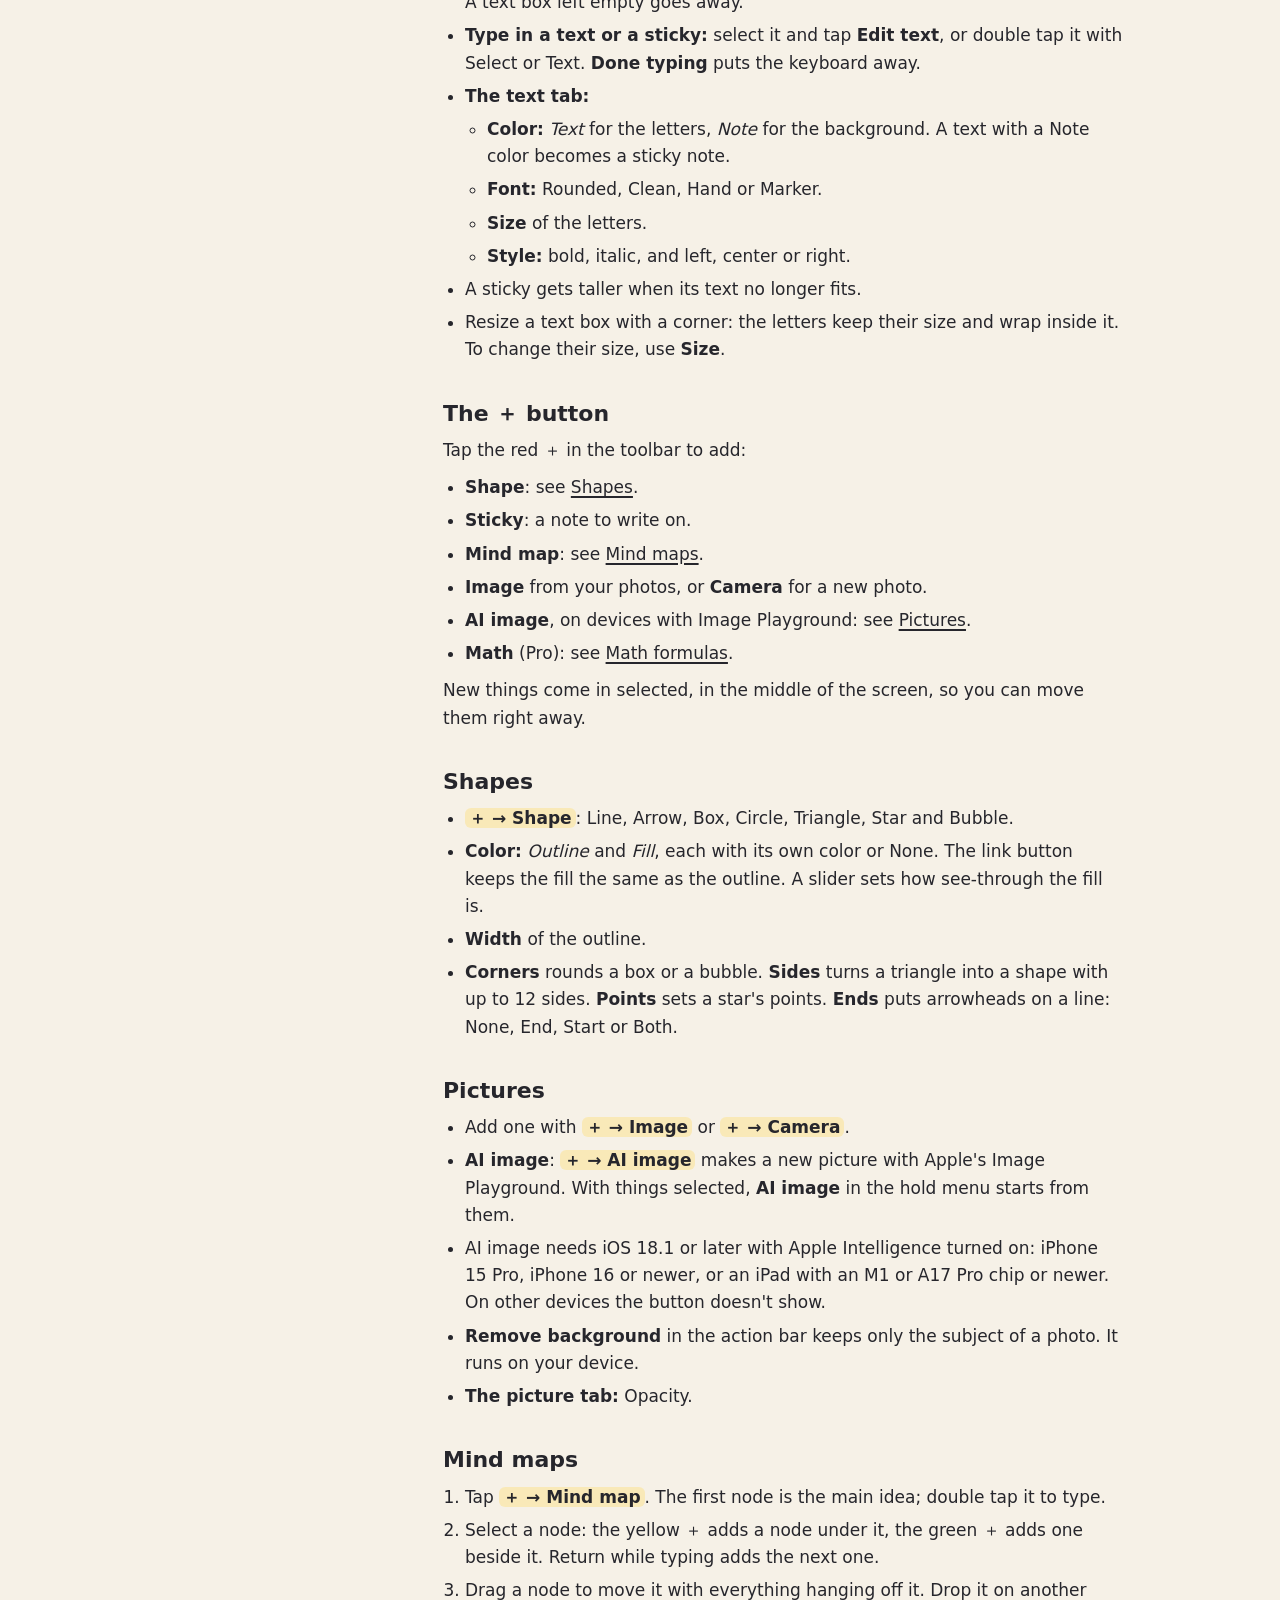
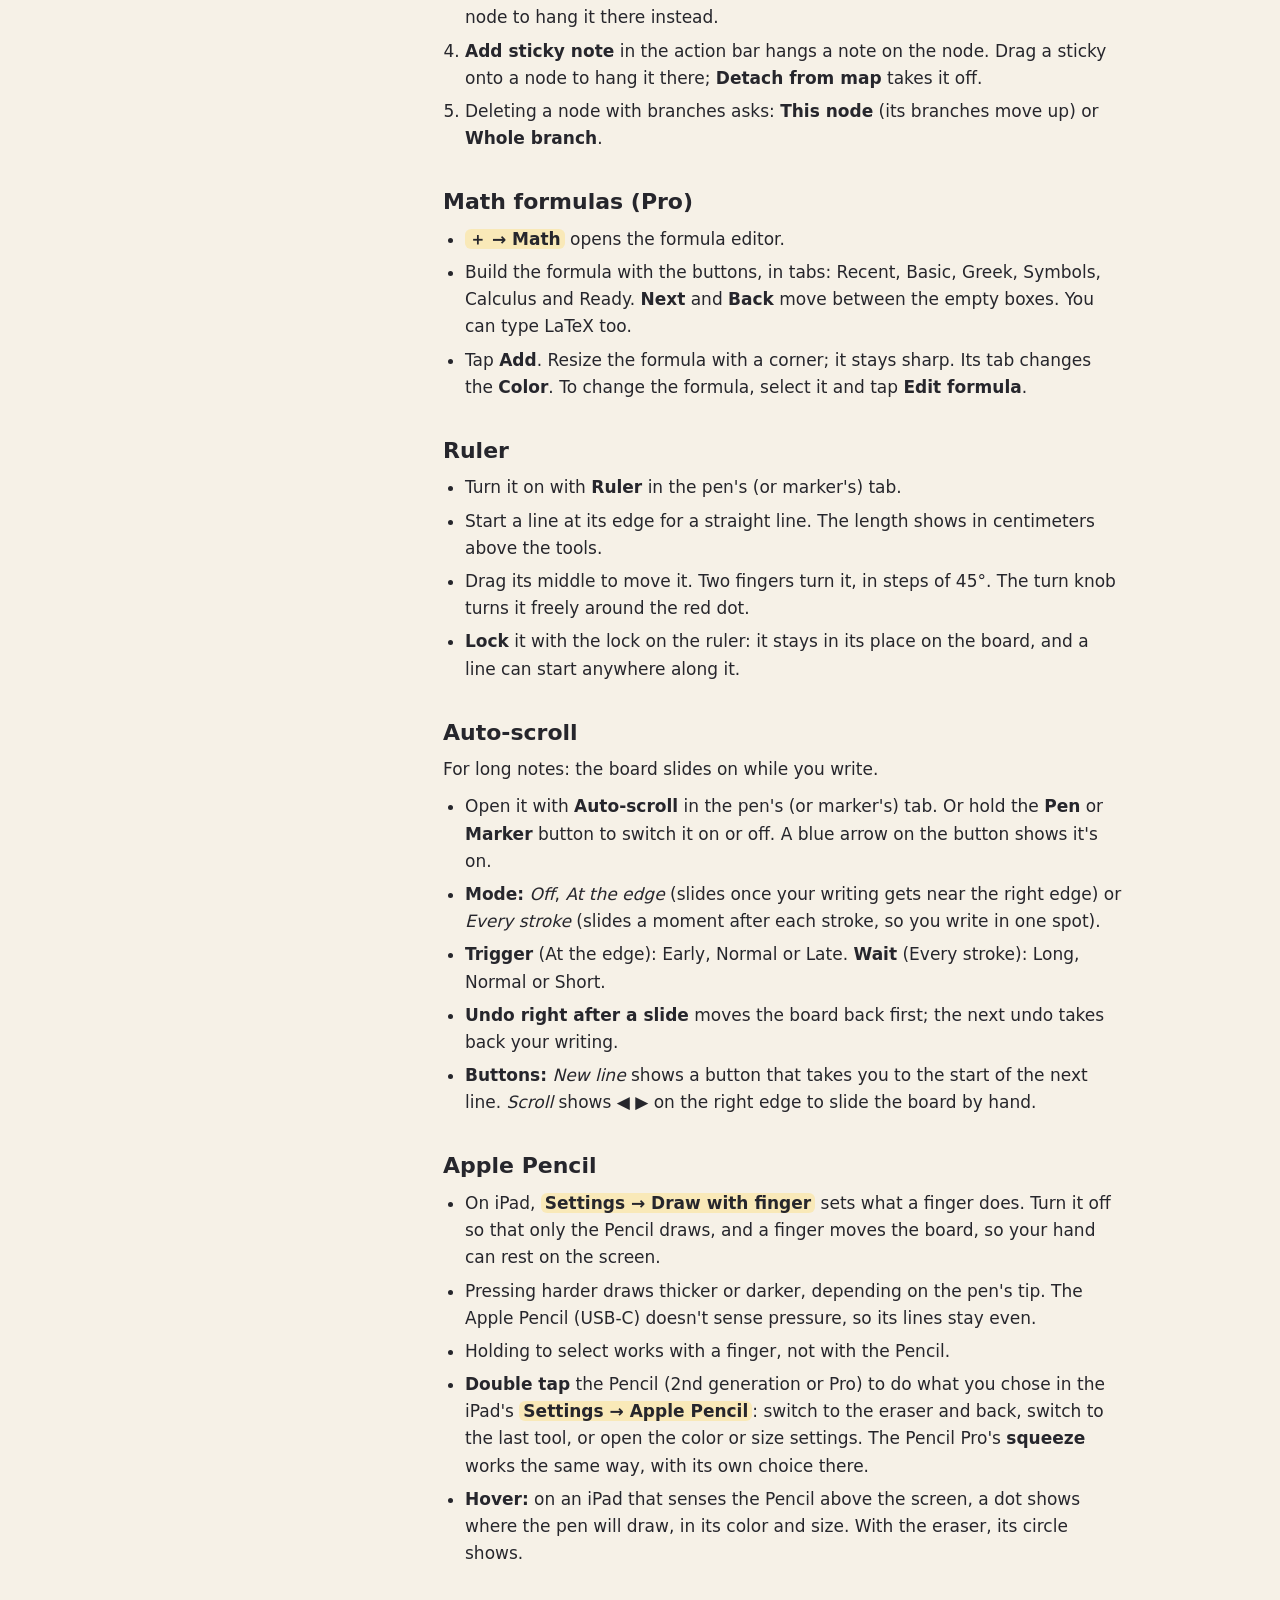
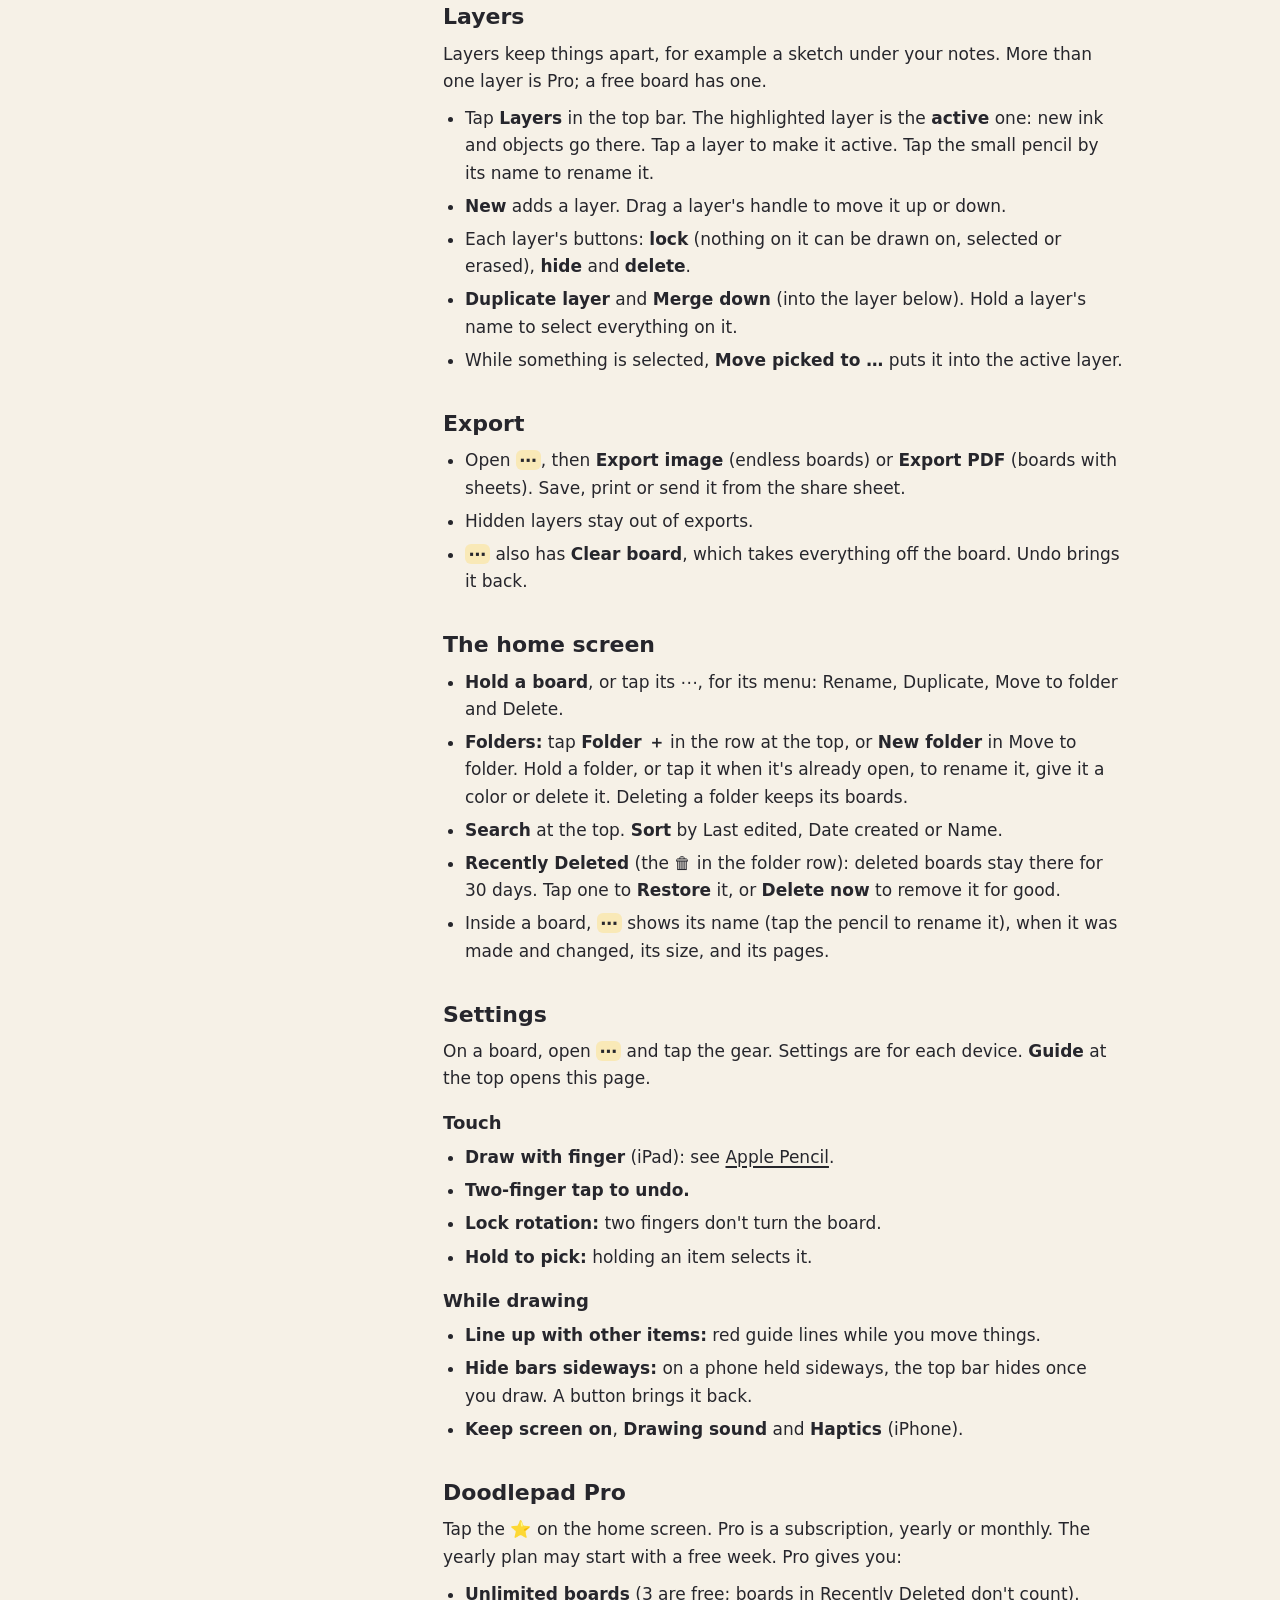
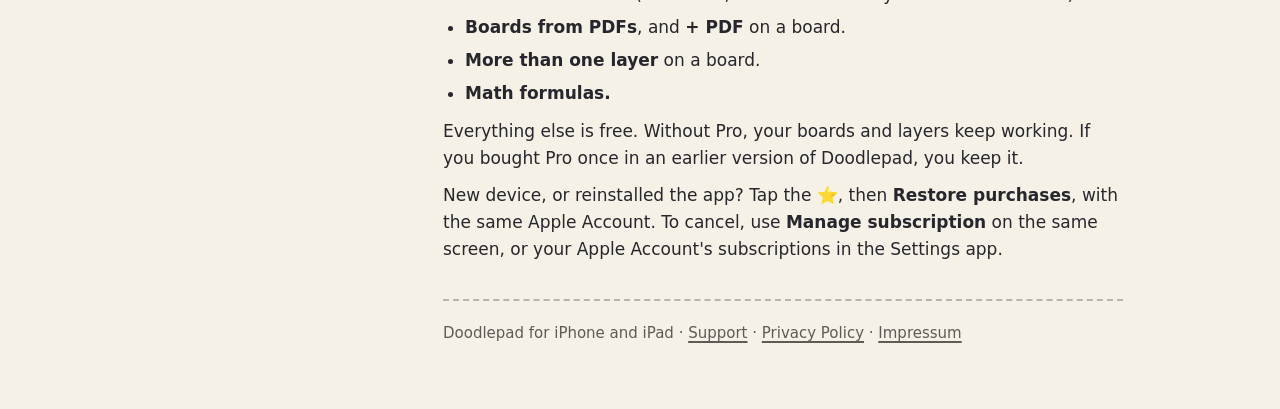
==== commit 4c3baed7: "Guide: search, Quick start, page links in the sidebar, Pencil and Settings text Co-Authored-By: Clau" ====
--- a/guide.html
+++ b/guide.html
@@ -16,7 +16,9 @@
     <svg viewBox="0 0 14 14" aria-hidden="true"><path d="M3 5 L7 9 L11 5"/></svg>
   </button>
   <p class="toc-title">Guide</p>
+  <input class="side-search" type="search" placeholder="Search the guide" aria-label="Search the guide" autocomplete="off">
   <ul class="side-toc" id="side-toc">
+    <li><a href="#start">Quick start</a></li>
     <li><a href="#basics">The basics</a></li>
     <li><a href="#boards">Boards, paper and pages</a></li>
     <li><a href="#pen">Pen and marker</a></li>
@@ -37,6 +39,10 @@
     <li><a href="#home">The home screen</a></li>
     <li><a href="#settings">Settings</a></li>
     <li><a href="#pro">Doodlepad Pro</a></li>
+    <li class="side-sep" aria-hidden="true"></li>
+    <li><a class="page" href="./">Support</a></li>
+    <li><a class="page" href="privacy.html">Privacy Policy</a></li>
+    <li><a class="page" href="impressum.html">Impressum</a></li>
   </ul>
 </nav>
 <main>
@@ -50,12 +56,17 @@
     </div>
   </header>
 
-  <nav aria-label="Pages">
-    <a href="./">Support</a>
-    <a href="guide.html" aria-current="page">Guide</a>
-    <a href="privacy.html">Privacy Policy</a>
-    <a href="impressum.html">Impressum</a>
-  </nav>
+  <p class="search-empty" hidden>Nothing found. Try another word.</p>
+
+  <section id="start" class="card">
+    <h2>Quick start</h2>
+    <ol>
+      <li>On the home screen, tap ＋ on the <strong>New board</strong> card.</li>
+      <li>Draw with the pen. Two fingers move and zoom the board.</li>
+      <li>Tap the pen again for its color, size and tip.</li>
+      <li>Hold anything with a finger to select it, then drag it, or let go for Copy, Delete and more.</li>
+    </ol>
+  </section>
 
   <section id="basics">
     <h2>The basics</h2>
@@ -284,6 +295,8 @@
       <li>On iPad, <span class="path">Settings → Draw with finger</span> sets what a finger does. Turn it off so that only the Pencil draws, and a finger moves the board, so your hand can rest on the screen.</li>
       <li>Pressing harder draws thicker or darker, depending on the pen's tip. The Apple Pencil (USB-C) doesn't sense pressure, so its lines stay even.</li>
       <li>Holding to select works with a finger, not with the Pencil.</li>
+      <li><strong>Double tap</strong> the Pencil (2nd generation or Pro) to do what you chose in the iPad's <span class="path">Settings → Apple Pencil</span>: switch to the eraser and back, switch to the last tool, or open the color or size settings. The Pencil Pro's <strong>squeeze</strong> works the same way, with its own choice there.</li>
+      <li><strong>Hover:</strong> on an iPad that senses the Pencil above the screen, a dot shows where the pen will draw, in its color and size. With the eraser, its circle shows.</li>
     </ul>
   </section>
 
@@ -321,13 +334,17 @@
 
   <section id="settings">
     <h2>Settings</h2>
-    <p>On a board, open <span class="path">⋯</span> and tap the gear. Settings are for each device.</p>
-    <ul>
-      <li><strong>Line up with other items:</strong> red guide lines while you move things.</li>
+    <p>On a board, open <span class="path">⋯</span> and tap the gear. Settings are for each device. <strong>Guide</strong> at the top opens this page.</p>
+    <h3>Touch</h3>
+    <ul>
       <li><strong>Draw with finger</strong> (iPad): see <a href="#pencil">Apple Pencil</a>.</li>
       <li><strong>Two-finger tap to undo.</strong></li>
       <li><strong>Lock rotation:</strong> two fingers don't turn the board.</li>
       <li><strong>Hold to pick:</strong> holding an item selects it.</li>
+    </ul>
+    <h3>While drawing</h3>
+    <ul>
+      <li><strong>Line up with other items:</strong> red guide lines while you move things.</li>
       <li><strong>Hide bars sideways:</strong> on a phone held sideways, the top bar hides once you draw. A button brings it back.</li>
       <li><strong>Keep screen on</strong>, <strong>Drawing sound</strong> and <strong>Haptics</strong> (iPhone).</li>
     </ul>
@@ -355,7 +372,7 @@
   const sidebar = document.getElementById('sidebar');
   const toggle = sidebar.querySelector('.sidebar-toggle');
   const list = sidebar.querySelector('.side-toc');
-  const links = [...list.querySelectorAll('a')];
+  const links = [...list.querySelectorAll('a[href^="#"]')];
   const now = sidebar.querySelector('.sidebar-now');
   const setOpen = (open) => {
     sidebar.classList.toggle('open', open);
@@ -364,7 +381,7 @@
     if (open && lit) keepInView(lit, list);
   };
   toggle.addEventListener('click', () => setOpen(!sidebar.classList.contains('open')));
-  links.forEach((link) => link.addEventListener('click', () => setOpen(false)));
+  list.querySelectorAll('a').forEach((link) => link.addEventListener('click', () => setOpen(false)));
 
   const byId = new Map(links.map((link) => [link.hash.slice(1), link]));
   // The lit link stays in view in what scrolls the list (the sidebar on a
@@ -389,7 +406,30 @@
   const observer = new IntersectionObserver((entries) => {
     entries.filter((entry) => entry.isIntersecting).forEach((entry) => light(entry.target.id));
   }, { rootMargin: '-20% 0px -75% 0px' });
-  document.querySelectorAll('main section[id]').forEach((section) => observer.observe(section));
+  const sections = [...document.querySelectorAll('main section[id]')];
+  sections.forEach((section) => observer.observe(section));
+
+  // Search: only the sections with every word typed stay, here and in the
+  // list; Escape clears it.
+  const search = sidebar.querySelector('.side-search');
+  const empty = document.querySelector('.search-empty');
+  const filter = () => {
+    const words = search.value.toLowerCase().split(/\s+/).filter(Boolean);
+    let found = 0;
+    sections.forEach((section) => {
+      const text = section.textContent.toLowerCase();
+      const hit = words.every((word) => text.includes(word));
+      section.hidden = !hit;
+      byId.get(section.id)?.parentElement.toggleAttribute('hidden', !hit);
+      if (hit) found += 1;
+    });
+    empty.hidden = found > 0;
+    if (words.length) window.scrollTo(0, 0);
+  };
+  search.addEventListener('input', filter);
+  search.addEventListener('keydown', (event) => {
+    if (event.key === 'Escape') { search.value = ''; filter(); }
+  });
 })();
 </script>
 </body>
--- a/style.css
+++ b/style.css
@@ -64,8 +64,10 @@
   padding: 22px 24px; display: flex; flex-direction: column; gap: 14px;
 }
 .card ul { list-style: none; margin: 0; padding: 0; display: grid; gap: 10px; }
-.card li { display: grid; grid-template-columns: 26px 1fr; gap: 10px; align-items: start; }
-.card li span { min-width: 0; }
+/* A card's ✓ list; a numbered list in a card (the guide's Quick start)
+   stays a plain list (as grids, its words fell into a column of one). */
+.card ul li { display: grid; grid-template-columns: 26px 1fr; gap: 10px; align-items: start; }
+.card ul li span { min-width: 0; }
 .tick {
   width: 22px; height: 22px; margin-top: 3px; border-radius: 50%;
   background: var(--mint); border: 2px solid var(--line);
@@ -117,10 +119,26 @@
 }
 .side-toc a:hover { background: color-mix(in srgb, var(--sun) 40%, transparent); }
 .side-toc a[aria-current="true"] { background: var(--sun); color: #26262C; border-color: var(--line); }
+/* The site's other pages under the sections, quieter: in the guide they
+   left the top of the page (they took the room over its first section). */
+.side-sep { margin: 8px 12px; border-top: 2px dashed color-mix(in srgb, var(--line) 25%, transparent); }
+.side-toc a.page { font-size: 14px; color: var(--muted); }
 .toc-title {
   display: none; margin: 0 0 8px 12px; font-size: 13px; font-weight: 800;
   letter-spacing: 0.08em; text-transform: uppercase; color: var(--muted);
 }
+/* Search: in the folded-out list on a phone, over the sections on a wide
+   screen. What it hides stays hidden whatever its own display. */
+.docs [hidden] { display: none !important; }
+.side-search {
+  display: none; width: 100%; margin: 8px 0 0; padding: 9px 14px;
+  font: 600 15px var(--body); color: var(--ink); background: var(--card);
+  border: 2.5px solid var(--line); border-radius: 12px;
+}
+.side-search::placeholder { color: var(--muted); }
+.side-search:focus { outline: 3px solid var(--sun); outline-offset: 1px; }
+.sidebar.open .side-search { display: block; }
+.search-empty { color: var(--muted); font-weight: 600; }
 /* Each section stops under the Contents bar. */
 .docs section[id] { scroll-margin-top: 76px; }
 
@@ -133,6 +151,7 @@
   .sidebar { top: 40px; margin: 0; max-height: calc(100vh - 80px); overflow-y: auto; padding: 4px 6px 8px 0; }
   .sidebar-toggle { display: none; }
   .toc-title { display: block; }
+  .side-search { display: block; margin: 0 0 14px; }
   .side-toc {
     display: grid; gap: 2px; margin: 0; padding: 0; max-height: none; overflow: visible;
     background: none; border: 0; box-shadow: none;
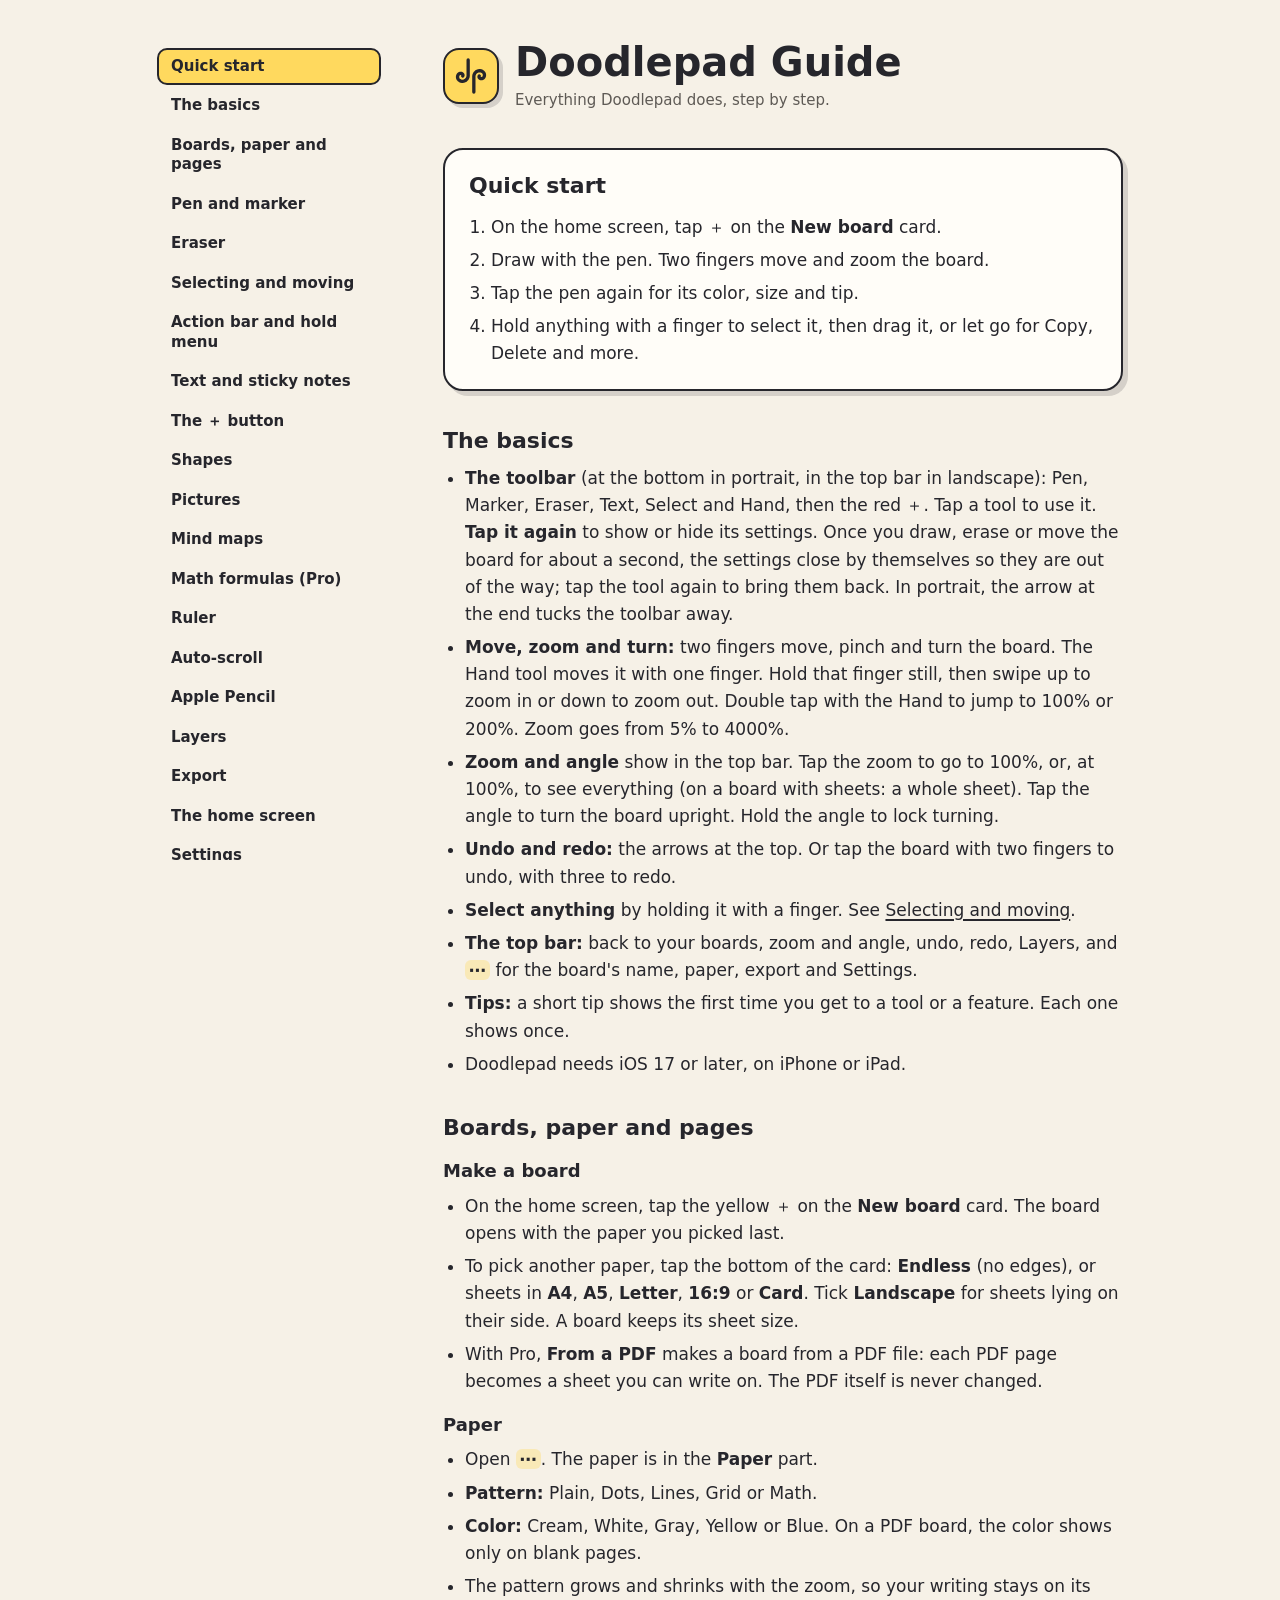
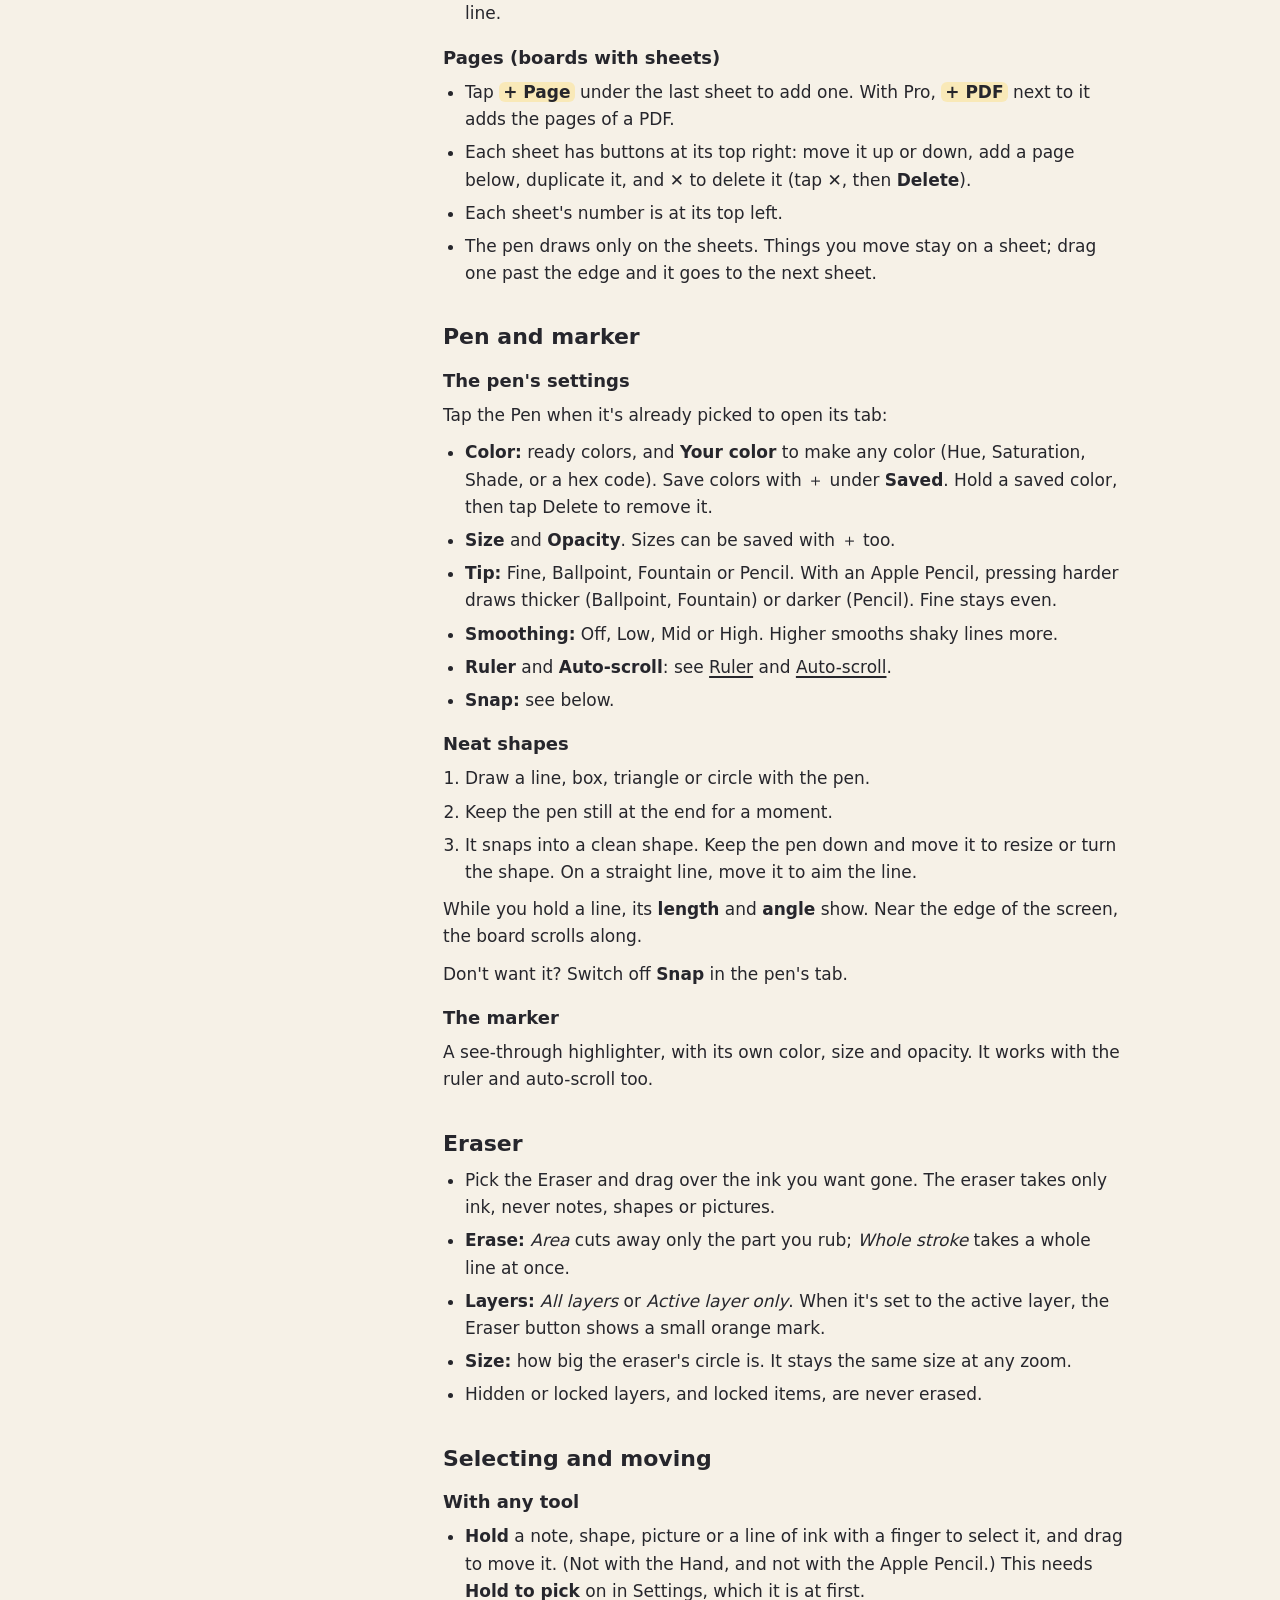
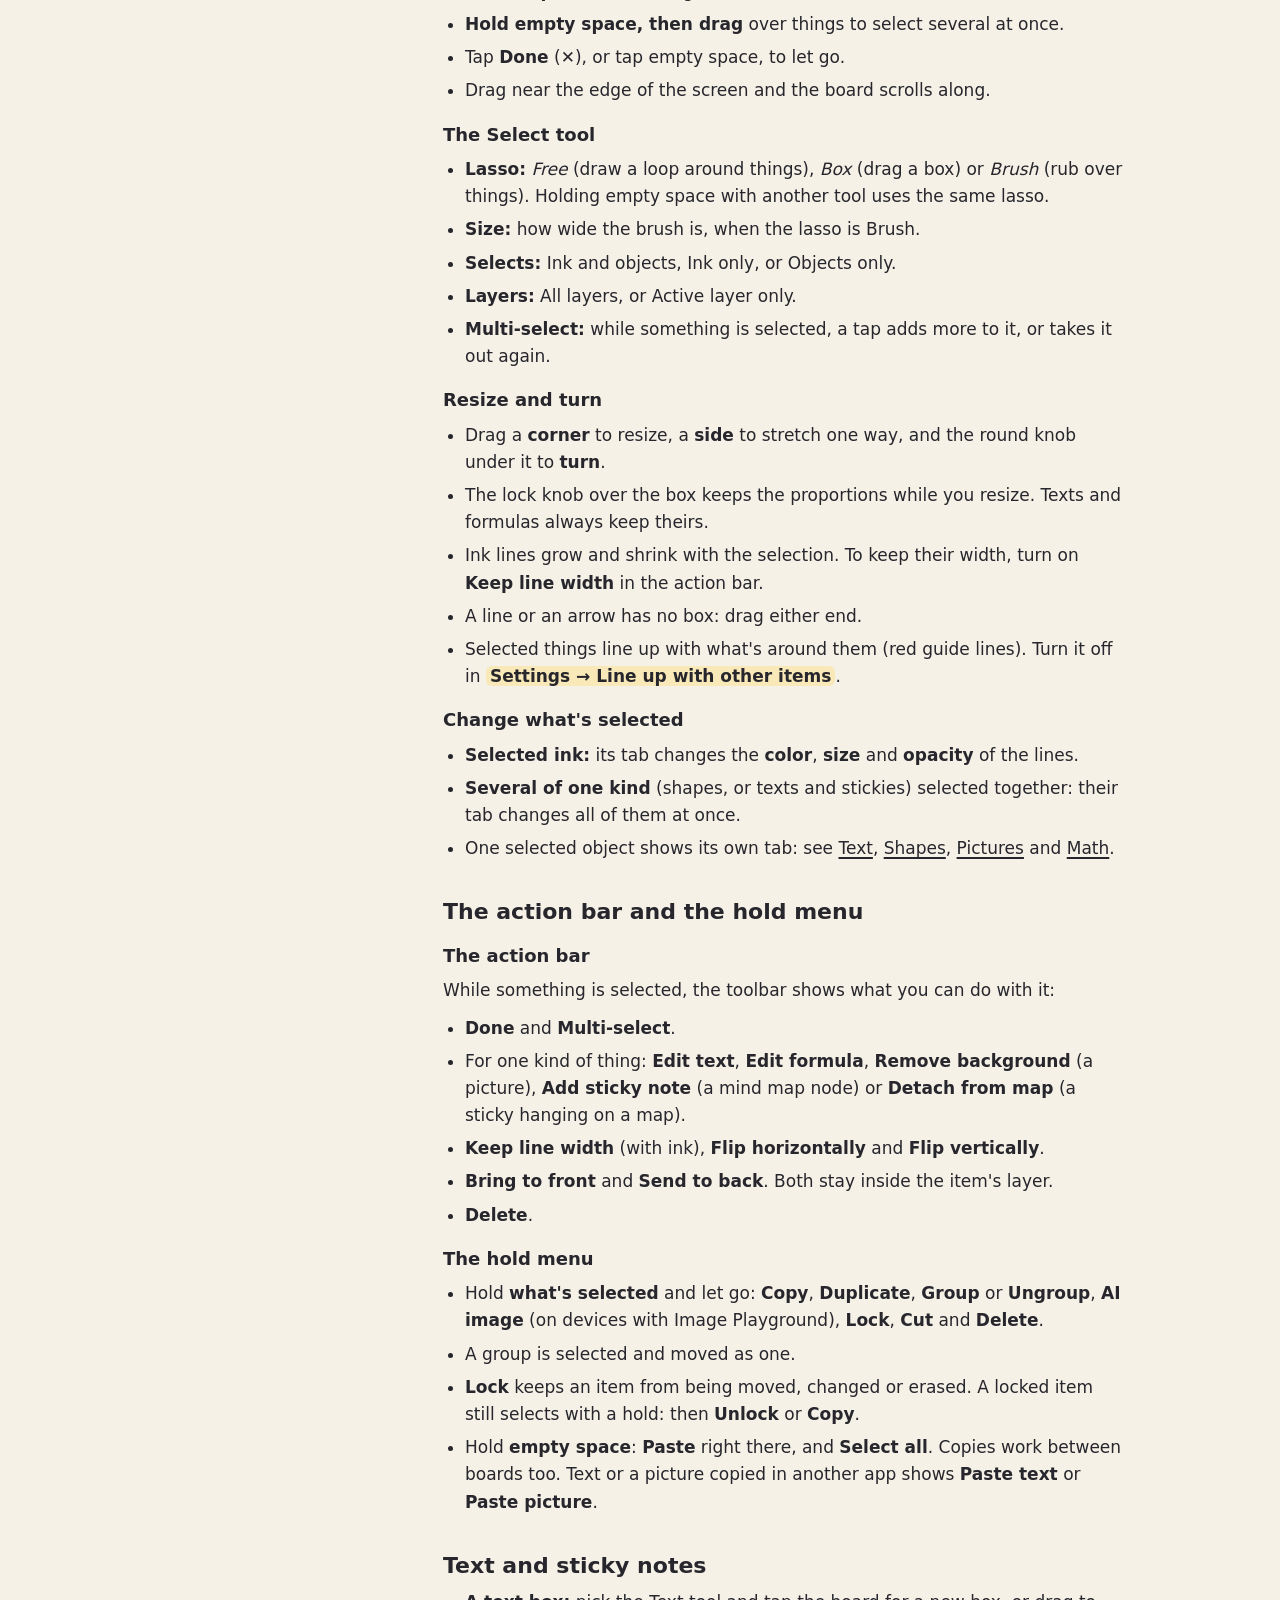
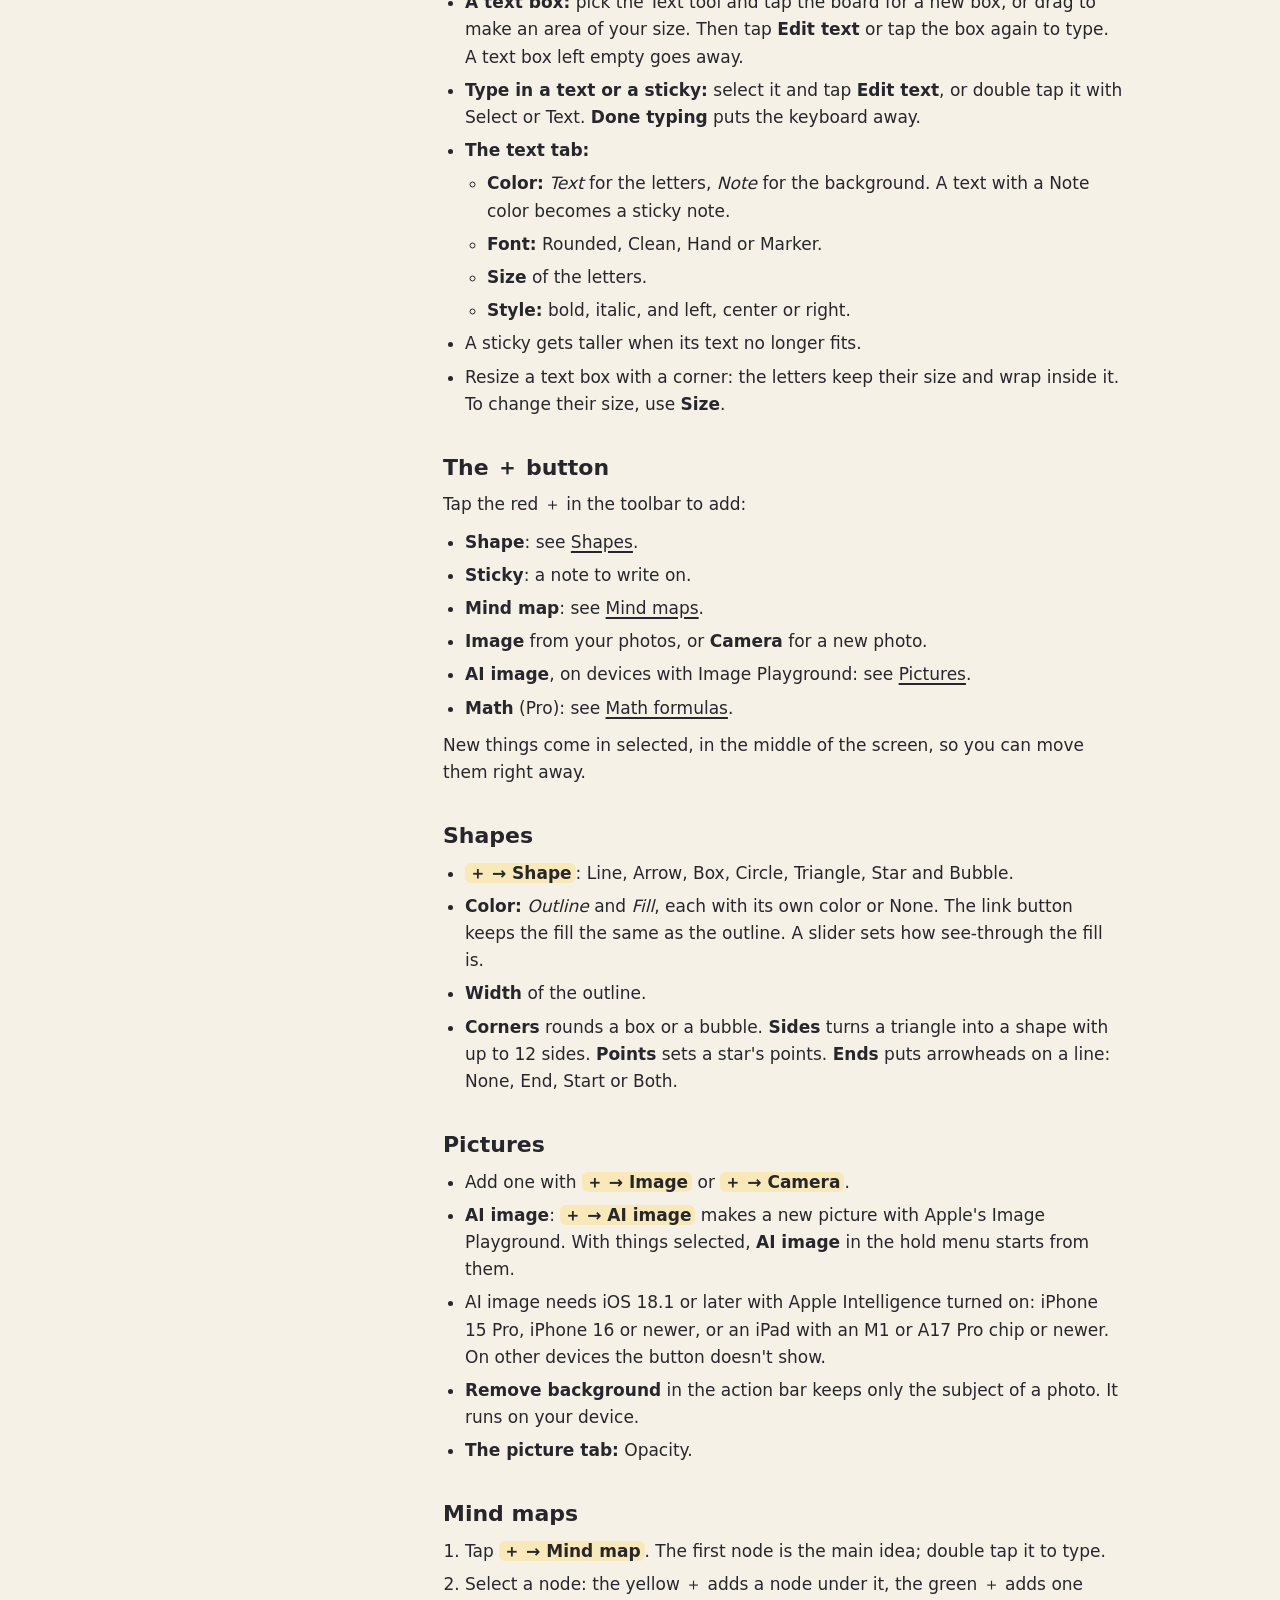
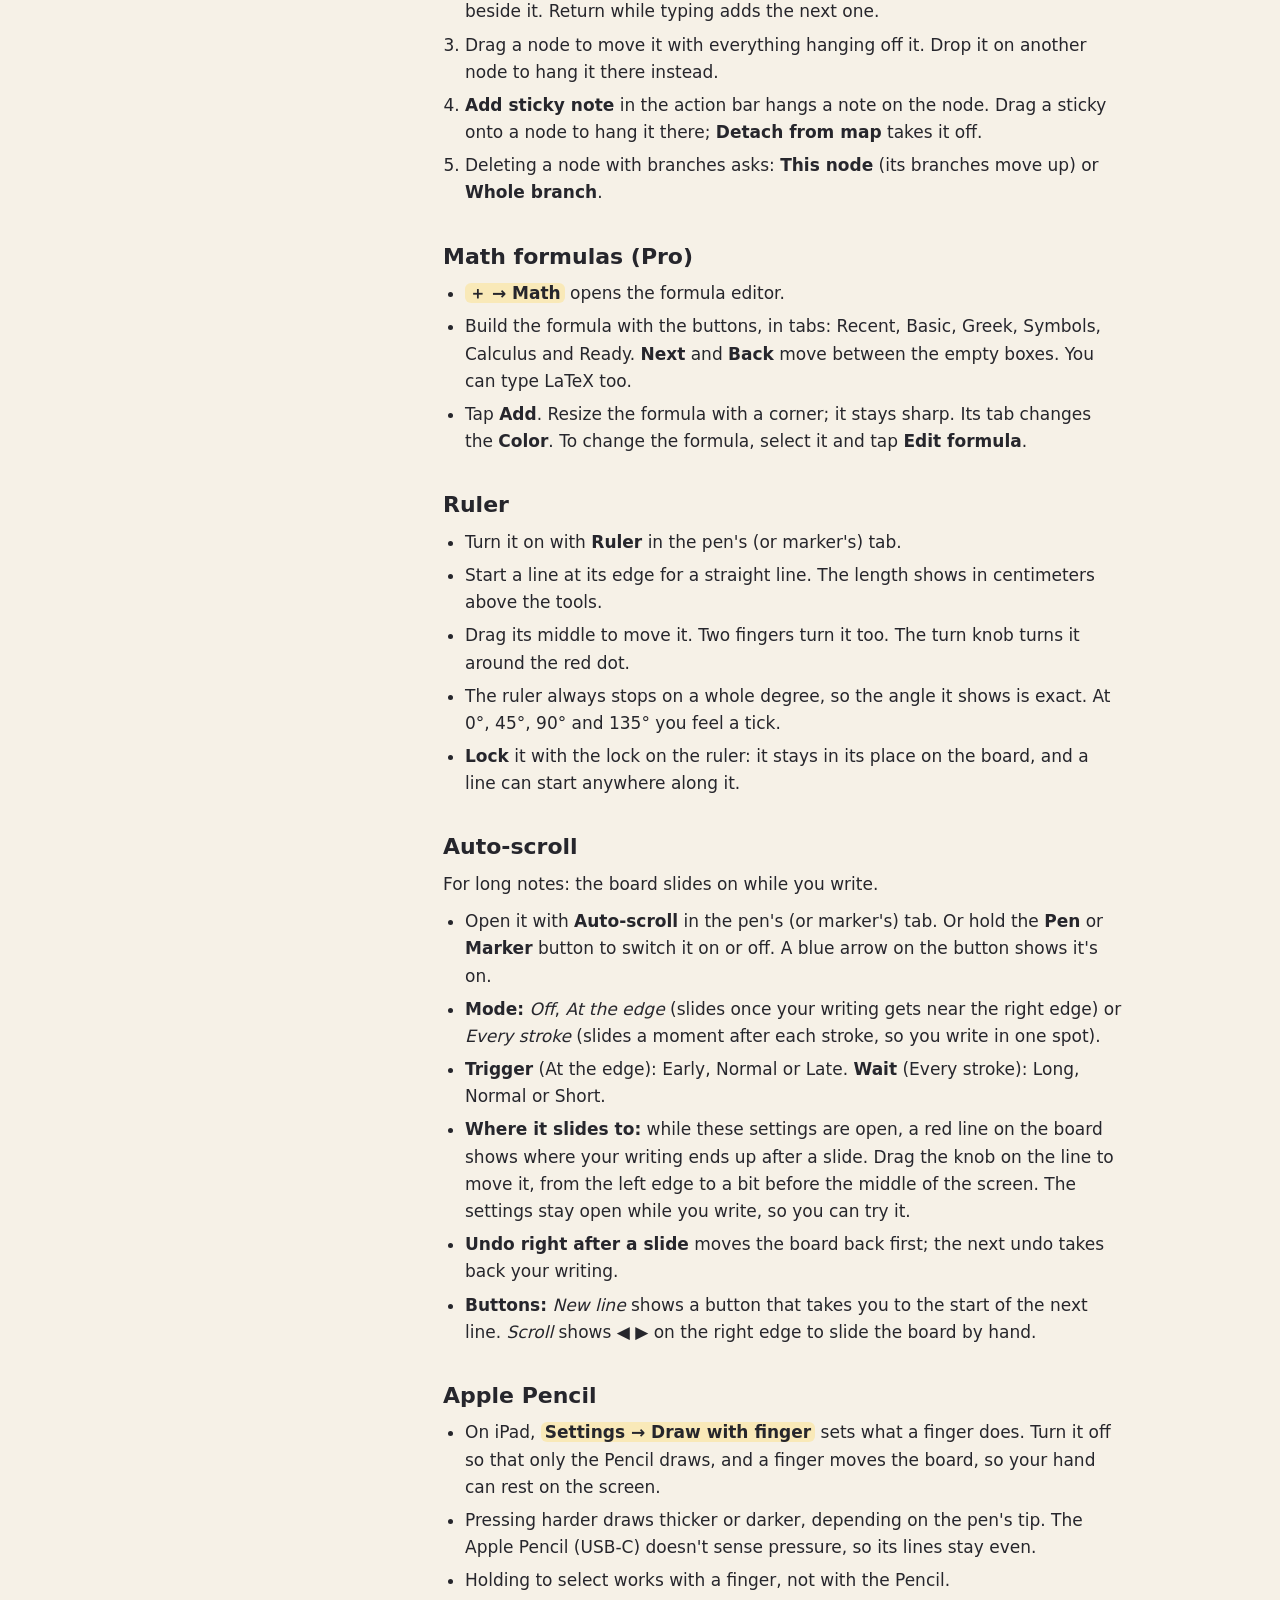
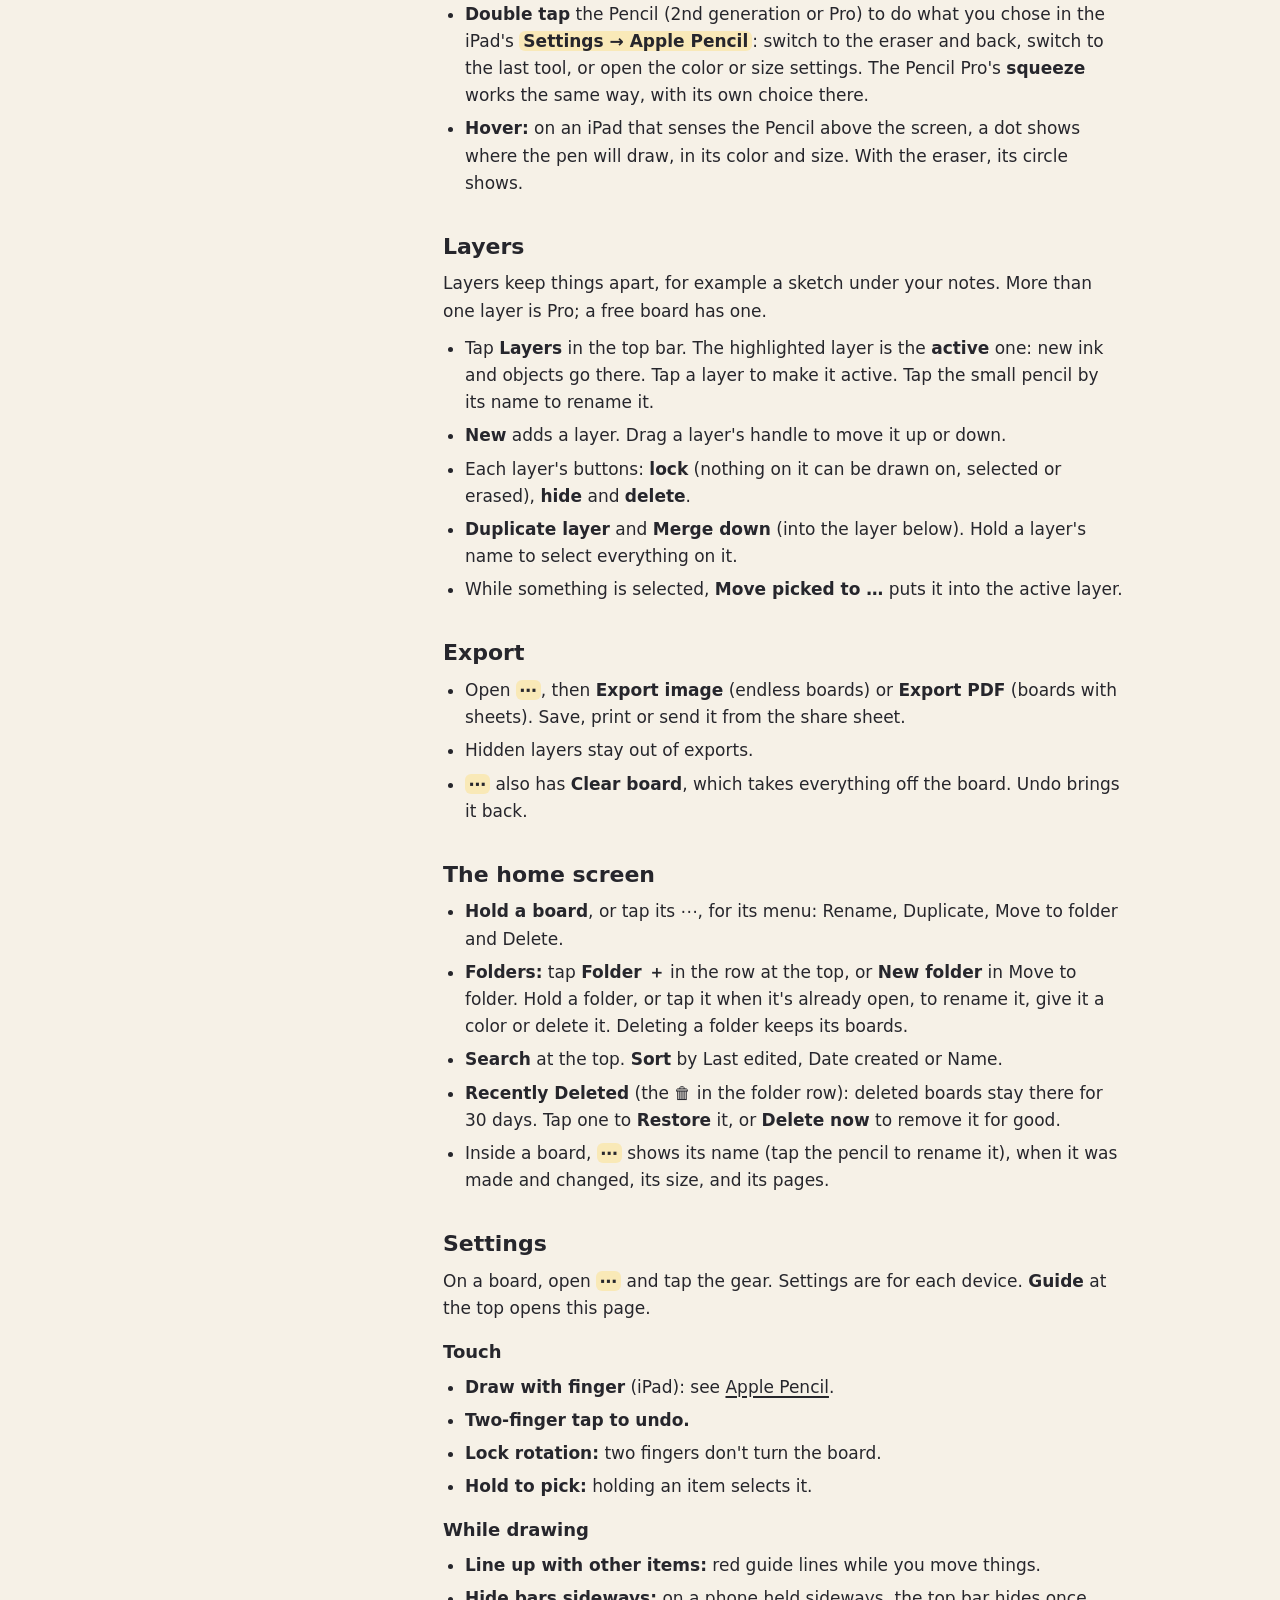
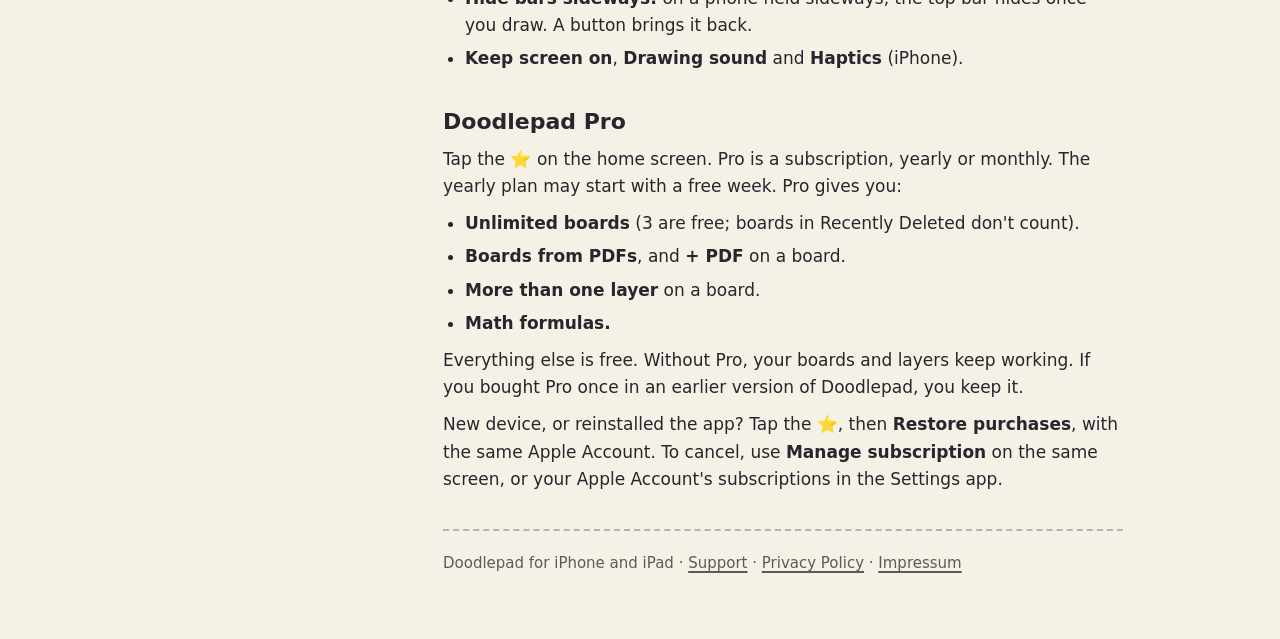
==== commit ea21cf81: "Guide: the tab closing by itself, the ruler's whole degrees, auto-scroll's landing line Co-Authored-" ====
--- a/guide.html
+++ b/guide.html
@@ -71,7 +71,7 @@
   <section id="basics">
     <h2>The basics</h2>
     <ul>
-      <li><strong>The toolbar</strong> (at the bottom in portrait, in the top bar in landscape): Pen, Marker, Eraser, Text, Select and Hand, then the red ＋. Tap a tool to use it. <strong>Tap it again</strong> to show or hide its settings. In portrait, the arrow at the end tucks the toolbar away.</li>
+      <li><strong>The toolbar</strong> (at the bottom in portrait, in the top bar in landscape): Pen, Marker, Eraser, Text, Select and Hand, then the red ＋. Tap a tool to use it. <strong>Tap it again</strong> to show or hide its settings. Once you draw, erase or move the board for about a second, the settings close by themselves so they are out of the way; tap the tool again to bring them back. In portrait, the arrow at the end tucks the toolbar away.</li>
       <li><strong>Move, zoom and turn:</strong> two fingers move, pinch and turn the board. The Hand tool moves it with one finger. Hold that finger still, then swipe up to zoom in or down to zoom out. Double tap with the Hand to jump to 100% or 200%. Zoom goes from 5% to 4000%.</li>
       <li><strong>Zoom and angle</strong> show in the top bar. Tap the zoom to go to 100%, or, at 100%, to see everything (on a board with sheets: a whole sheet). Tap the angle to turn the board upright. Hold the angle to lock turning.</li>
       <li><strong>Undo and redo:</strong> the arrows at the top. Or tap the board with two fingers to undo, with three to redo.</li>
@@ -272,7 +272,8 @@
     <ul>
       <li>Turn it on with <strong>Ruler</strong> in the pen's (or marker's) tab.</li>
       <li>Start a line at its edge for a straight line. The length shows in centimeters above the tools.</li>
-      <li>Drag its middle to move it. Two fingers turn it, in steps of 45°. The turn knob turns it freely around the red dot.</li>
+      <li>Drag its middle to move it. Two fingers turn it too. The turn knob turns it around the red dot.</li>
+      <li>The ruler always stops on a whole degree, so the angle it shows is exact. At 0°, 45°, 90° and 135° you feel a tick.</li>
       <li><strong>Lock</strong> it with the lock on the ruler: it stays in its place on the board, and a line can start anywhere along it.</li>
     </ul>
   </section>
@@ -284,6 +285,7 @@
       <li>Open it with <strong>Auto-scroll</strong> in the pen's (or marker's) tab. Or hold the <strong>Pen</strong> or <strong>Marker</strong> button to switch it on or off. A blue arrow on the button shows it's on.</li>
       <li><strong>Mode:</strong> <em>Off</em>, <em>At the edge</em> (slides once your writing gets near the right edge) or <em>Every stroke</em> (slides a moment after each stroke, so you write in one spot).</li>
       <li><strong>Trigger</strong> (At the edge): Early, Normal or Late. <strong>Wait</strong> (Every stroke): Long, Normal or Short.</li>
+      <li><strong>Where it slides to:</strong> while these settings are open, a red line on the board shows where your writing ends up after a slide. Drag the knob on the line to move it, from the left edge to a bit before the middle of the screen. The settings stay open while you write, so you can try it.</li>
       <li><strong>Undo right after a slide</strong> moves the board back first; the next undo takes back your writing.</li>
       <li><strong>Buttons:</strong> <em>New line</em> shows a button that takes you to the start of the next line. <em>Scroll</em> shows ◀ ▶ on the right edge to slide the board by hand.</li>
     </ul>
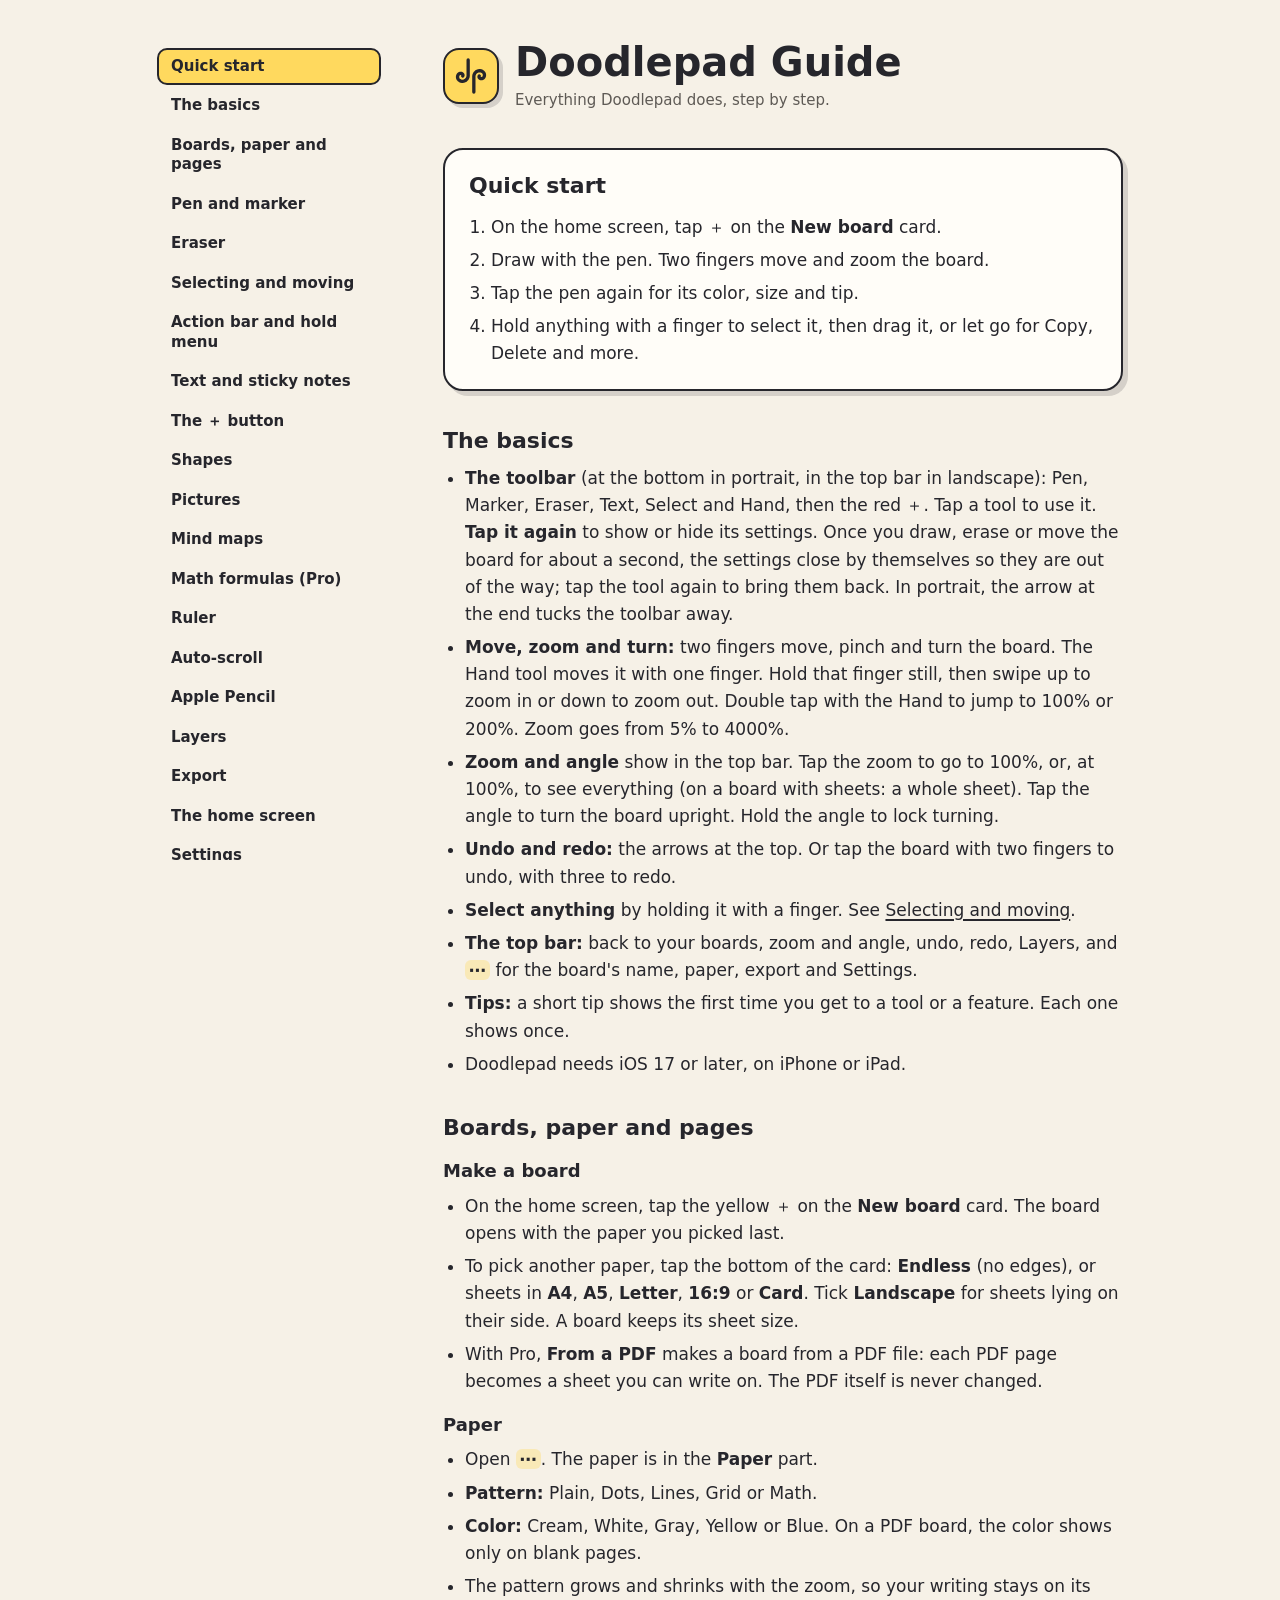
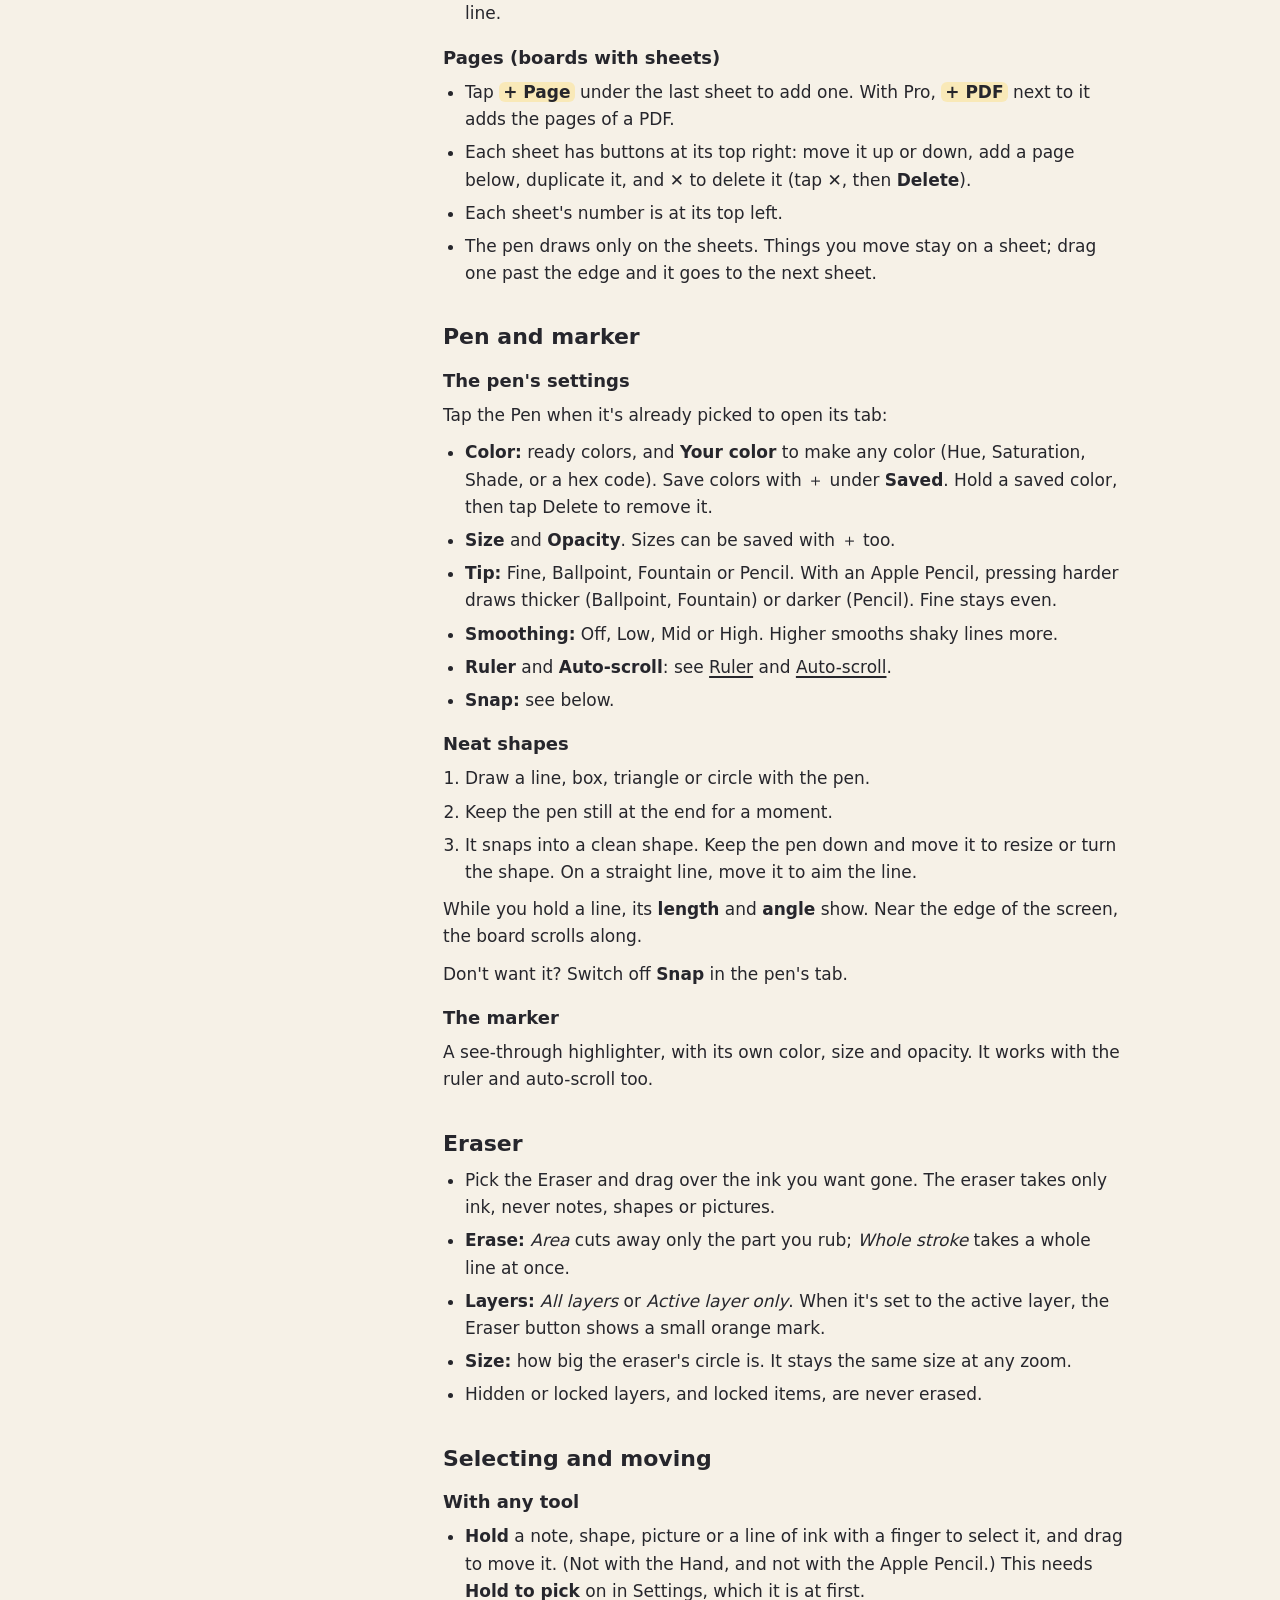
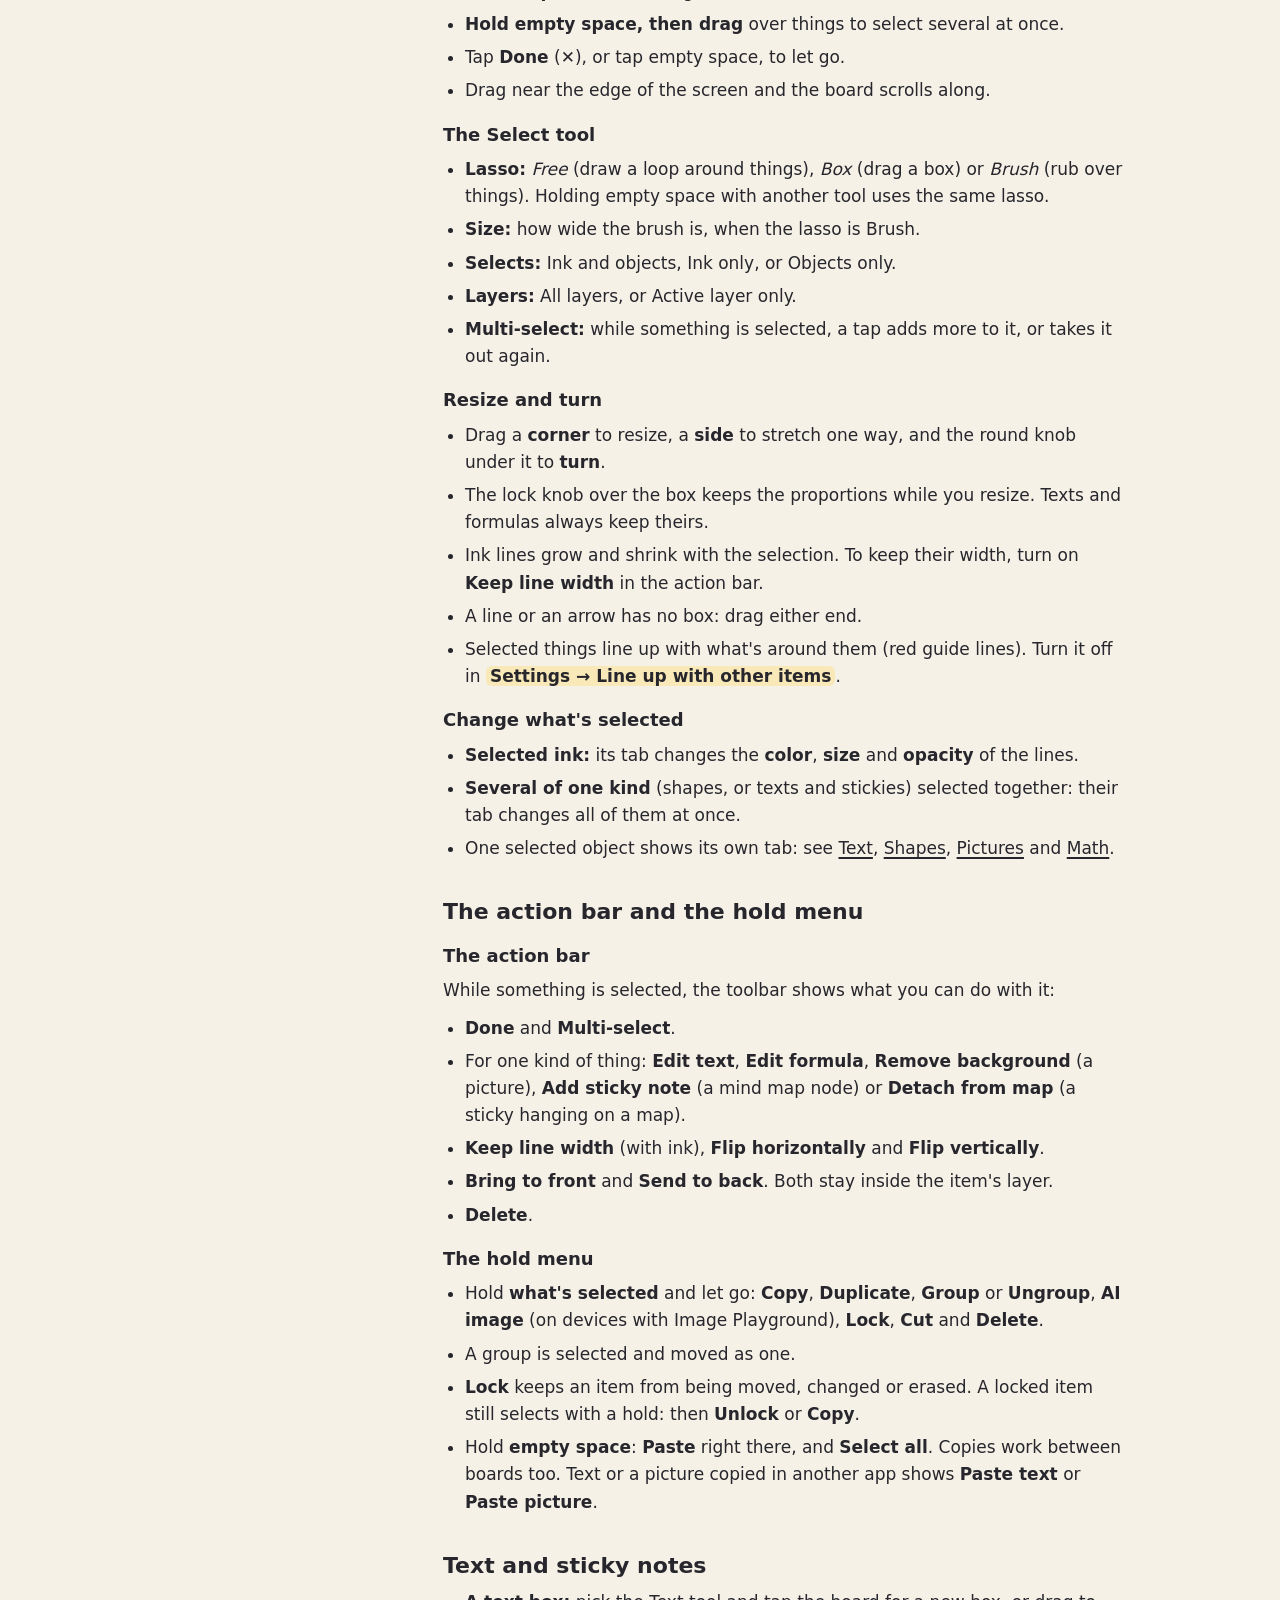
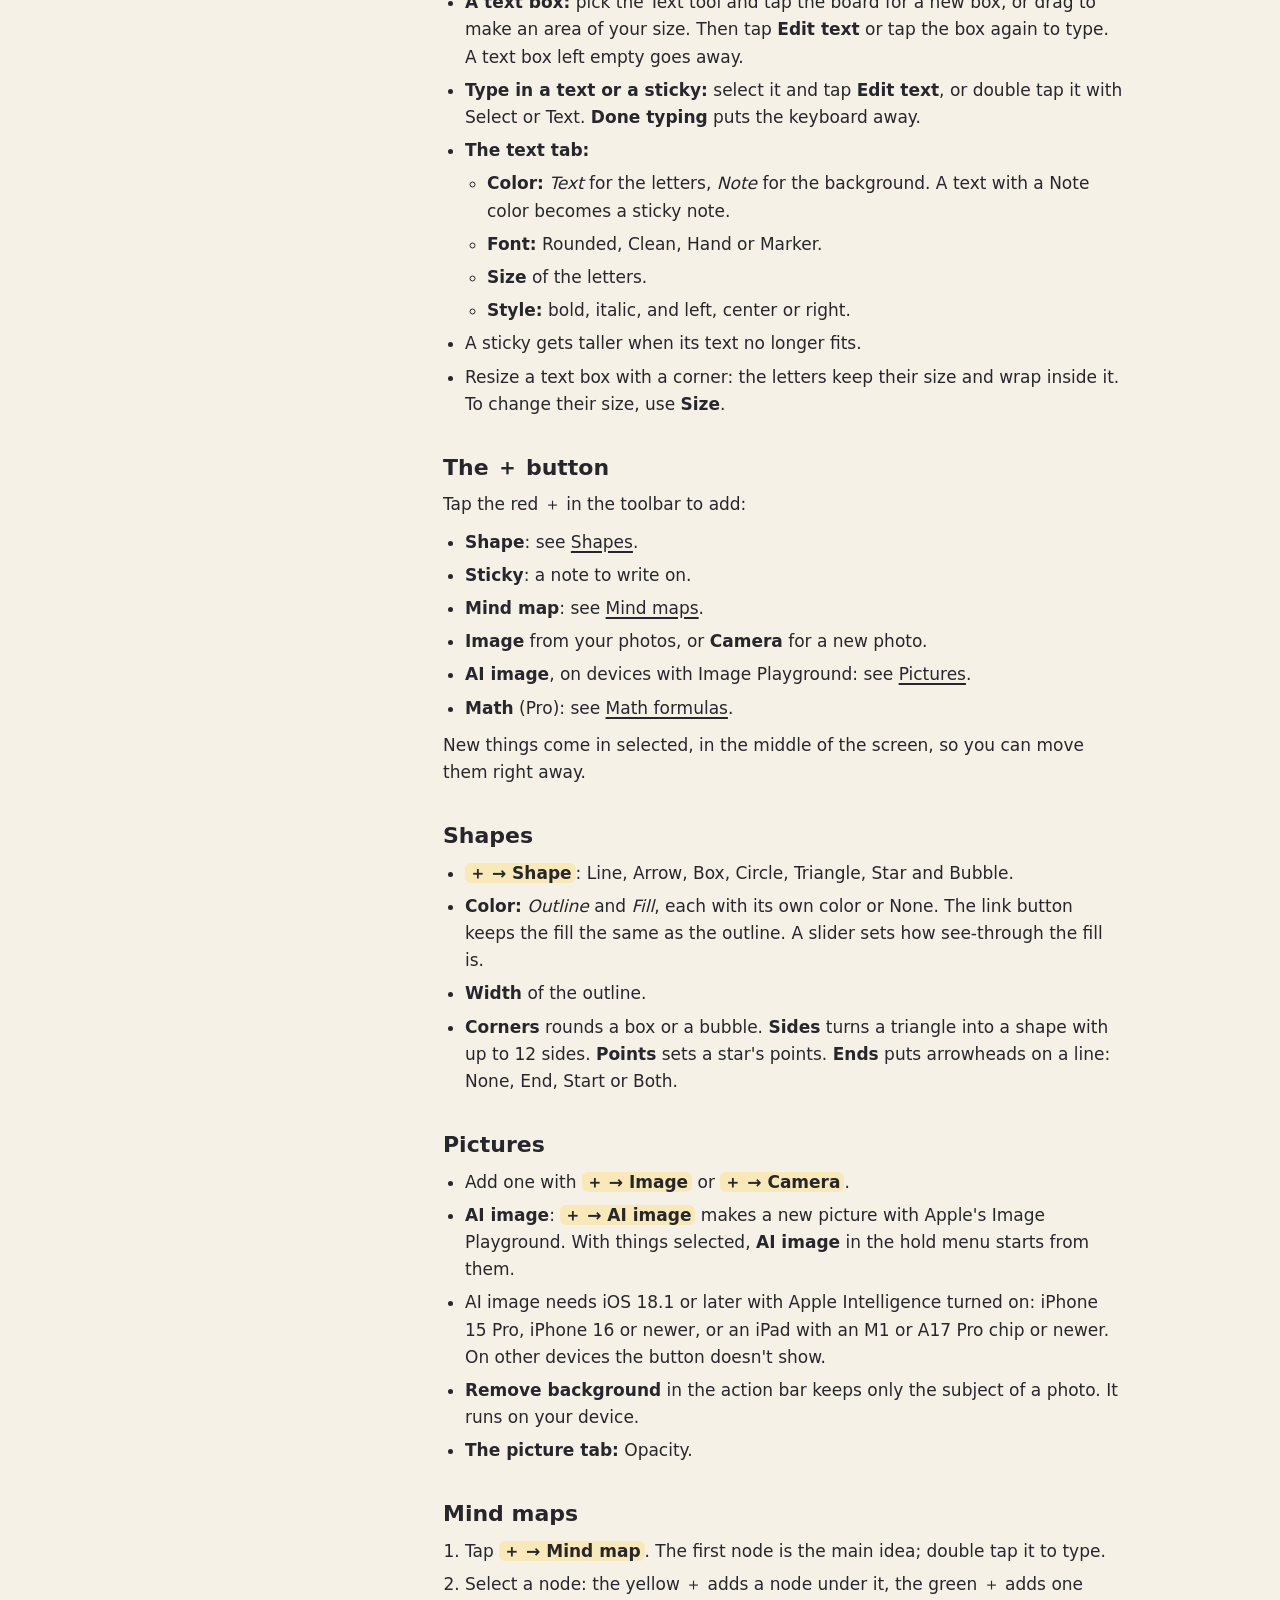
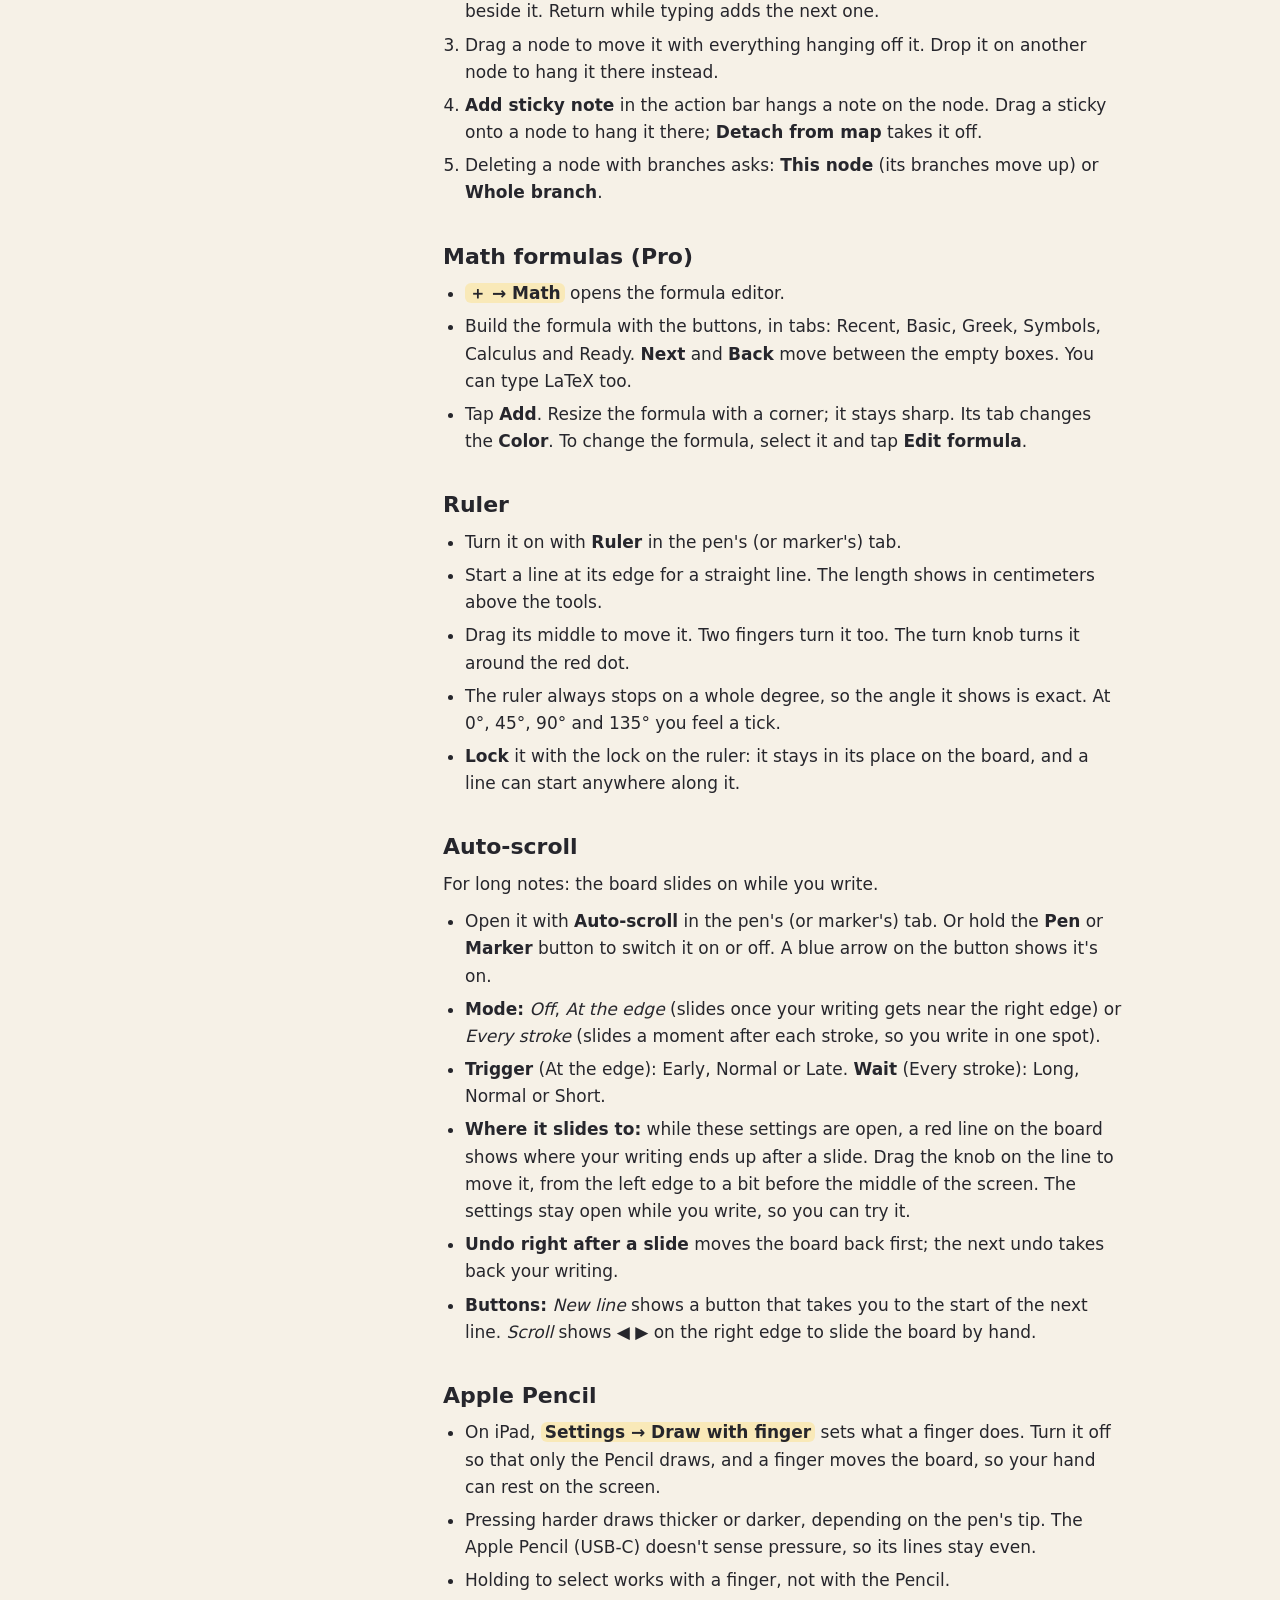
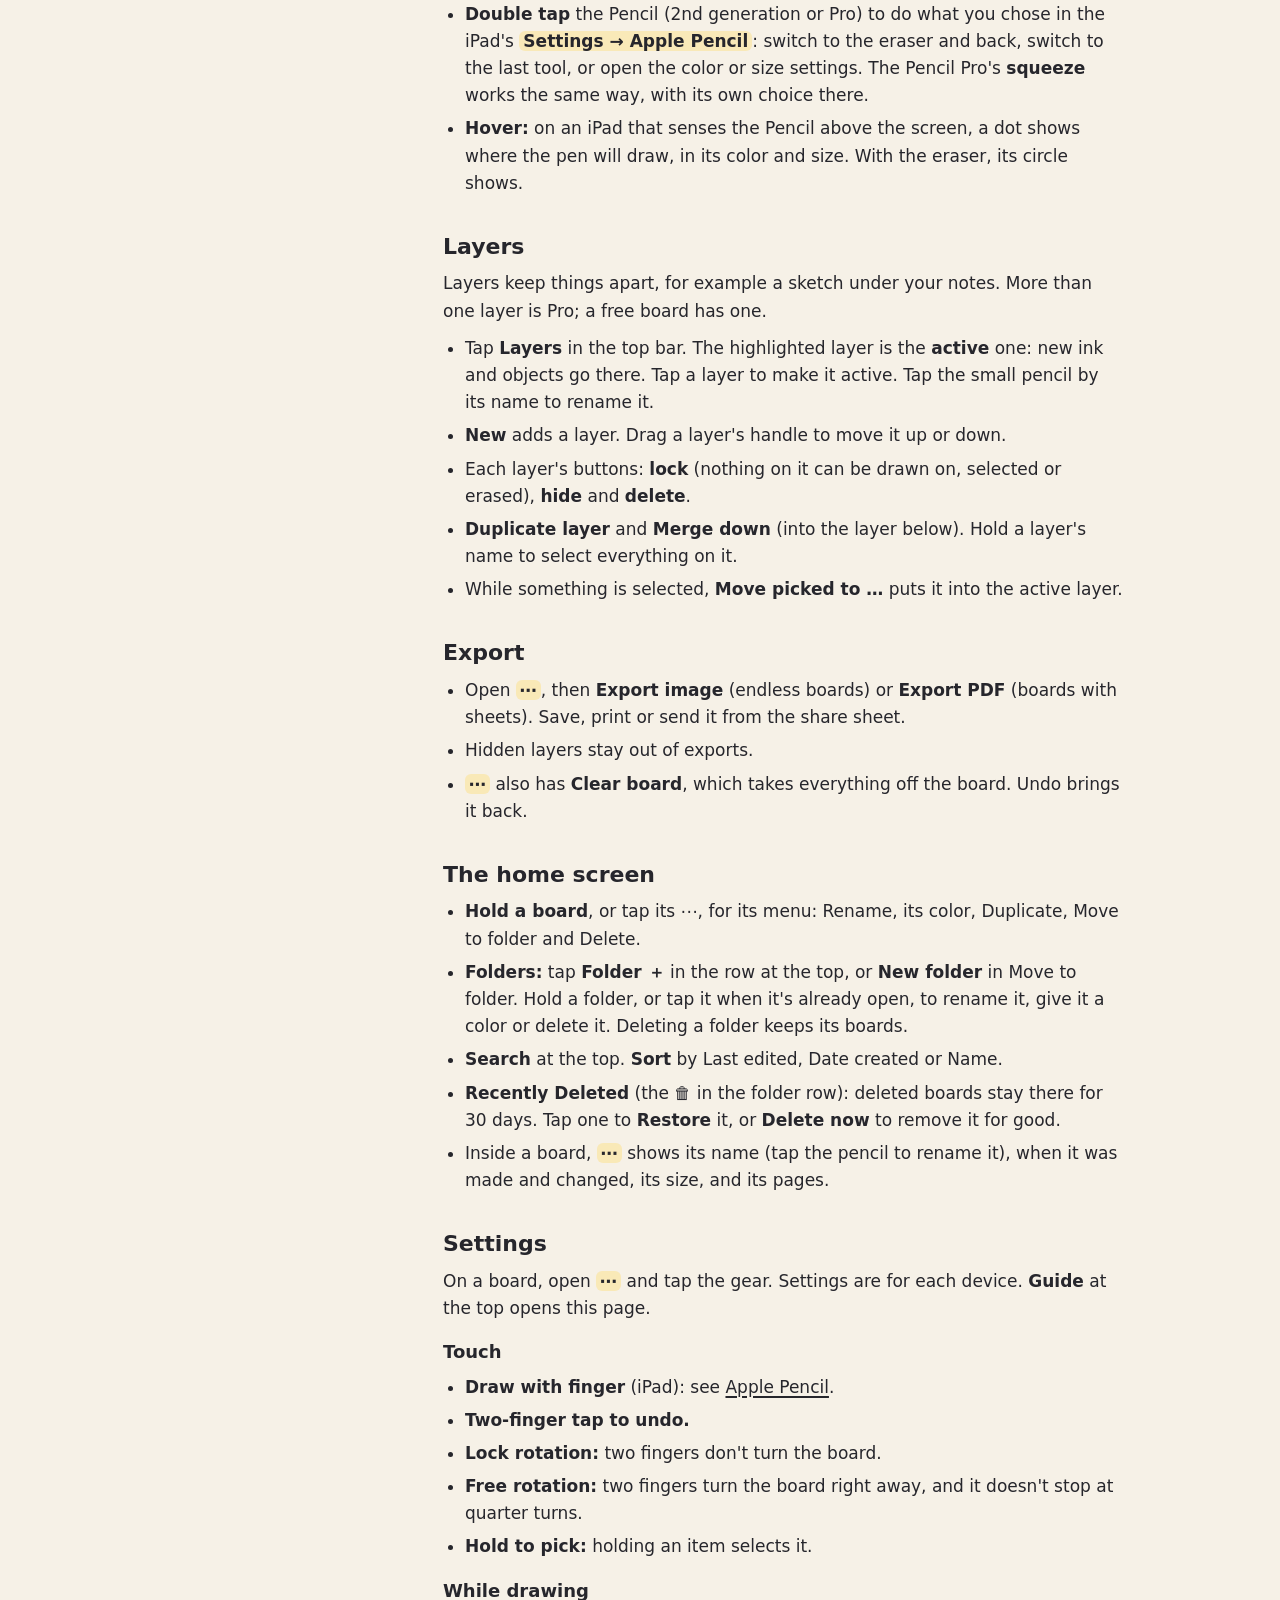
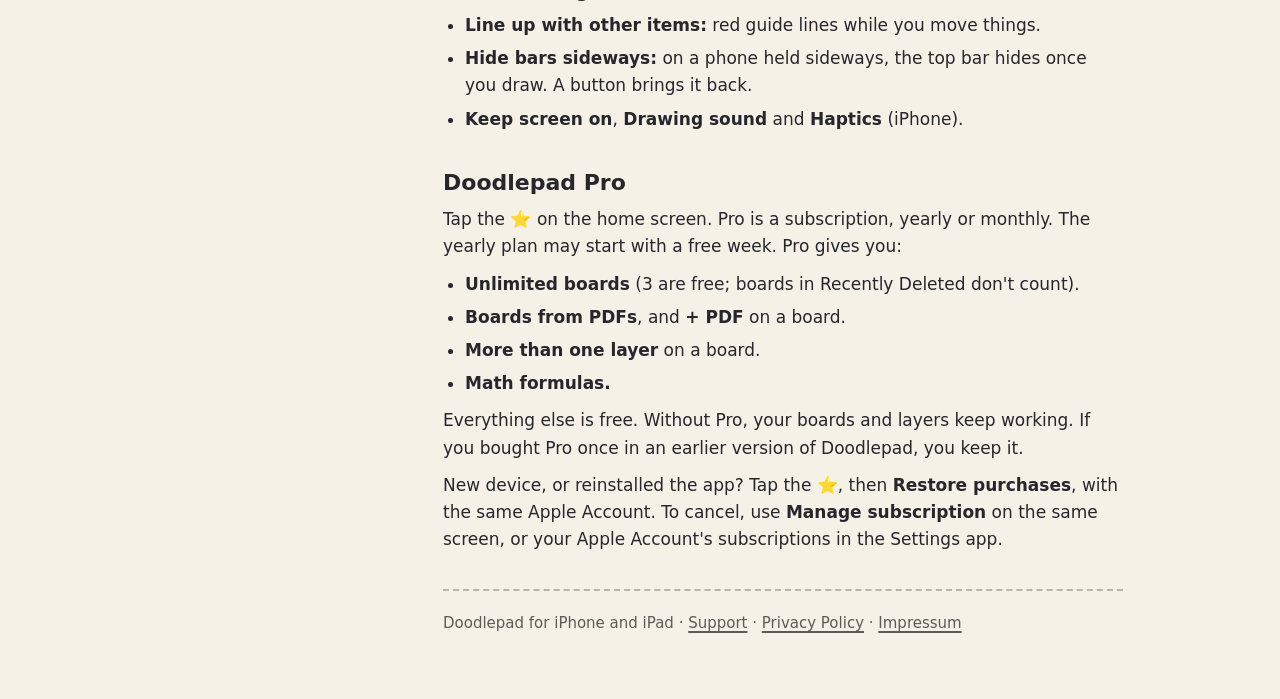
==== commit 1d0e3b21: "Guide: board color in the menu, Free rotation; privacy date for 2.0's review Co-Authored-By: Claude " ====
--- a/guide.html
+++ b/guide.html
@@ -326,7 +326,7 @@
   <section id="home">
     <h2>The home screen</h2>
     <ul>
-      <li><strong>Hold a board</strong>, or tap its ⋯, for its menu: Rename, Duplicate, Move to folder and Delete.</li>
+      <li><strong>Hold a board</strong>, or tap its ⋯, for its menu: Rename, its color, Duplicate, Move to folder and Delete.</li>
       <li><strong>Folders:</strong> tap <strong>Folder ＋</strong> in the row at the top, or <strong>New folder</strong> in Move to folder. Hold a folder, or tap it when it's already open, to rename it, give it a color or delete it. Deleting a folder keeps its boards.</li>
       <li><strong>Search</strong> at the top. <strong>Sort</strong> by Last edited, Date created or Name.</li>
       <li><strong>Recently Deleted</strong> (the 🗑 in the folder row): deleted boards stay there for 30 days. Tap one to <strong>Restore</strong> it, or <strong>Delete now</strong> to remove it for good.</li>
@@ -342,6 +342,7 @@
       <li><strong>Draw with finger</strong> (iPad): see <a href="#pencil">Apple Pencil</a>.</li>
       <li><strong>Two-finger tap to undo.</strong></li>
       <li><strong>Lock rotation:</strong> two fingers don't turn the board.</li>
+      <li><strong>Free rotation:</strong> two fingers turn the board right away, and it doesn't stop at quarter turns.</li>
       <li><strong>Hold to pick:</strong> holding an item selects it.</li>
     </ul>
     <h3>While drawing</h3>
